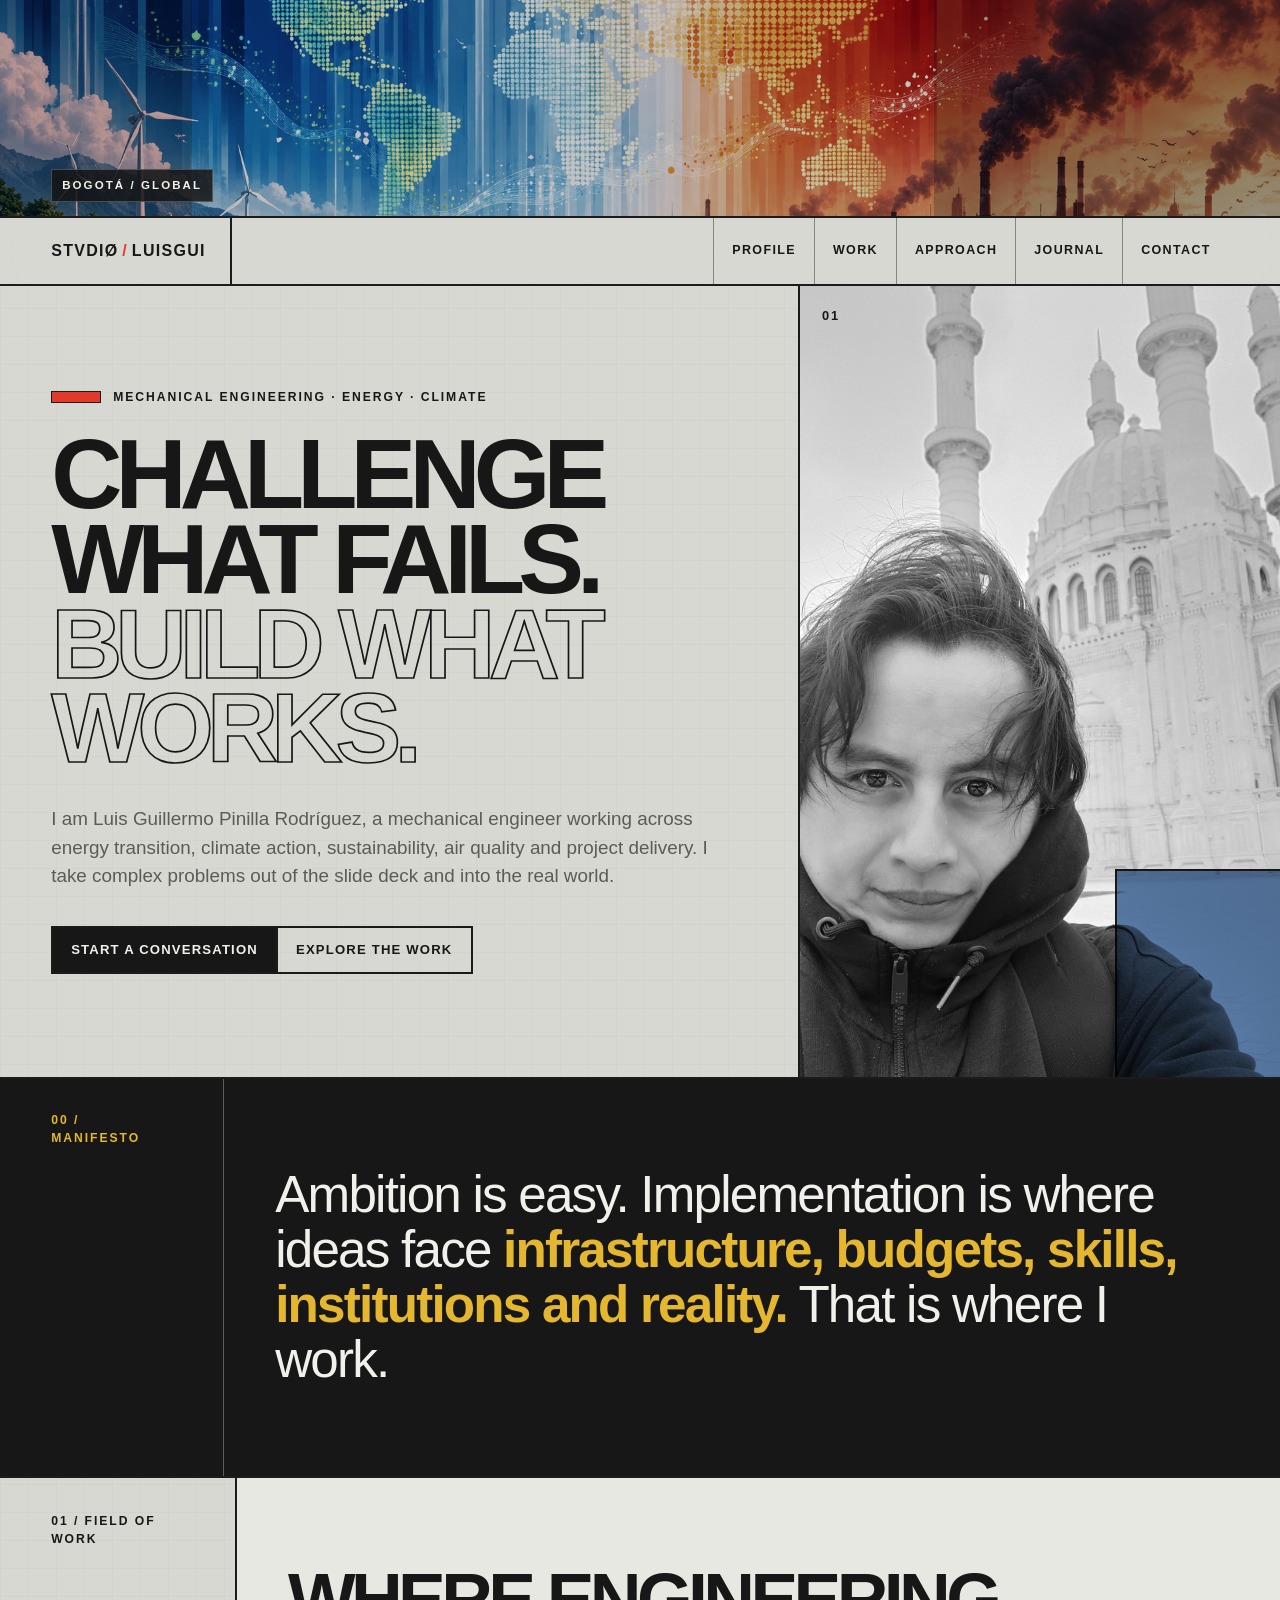
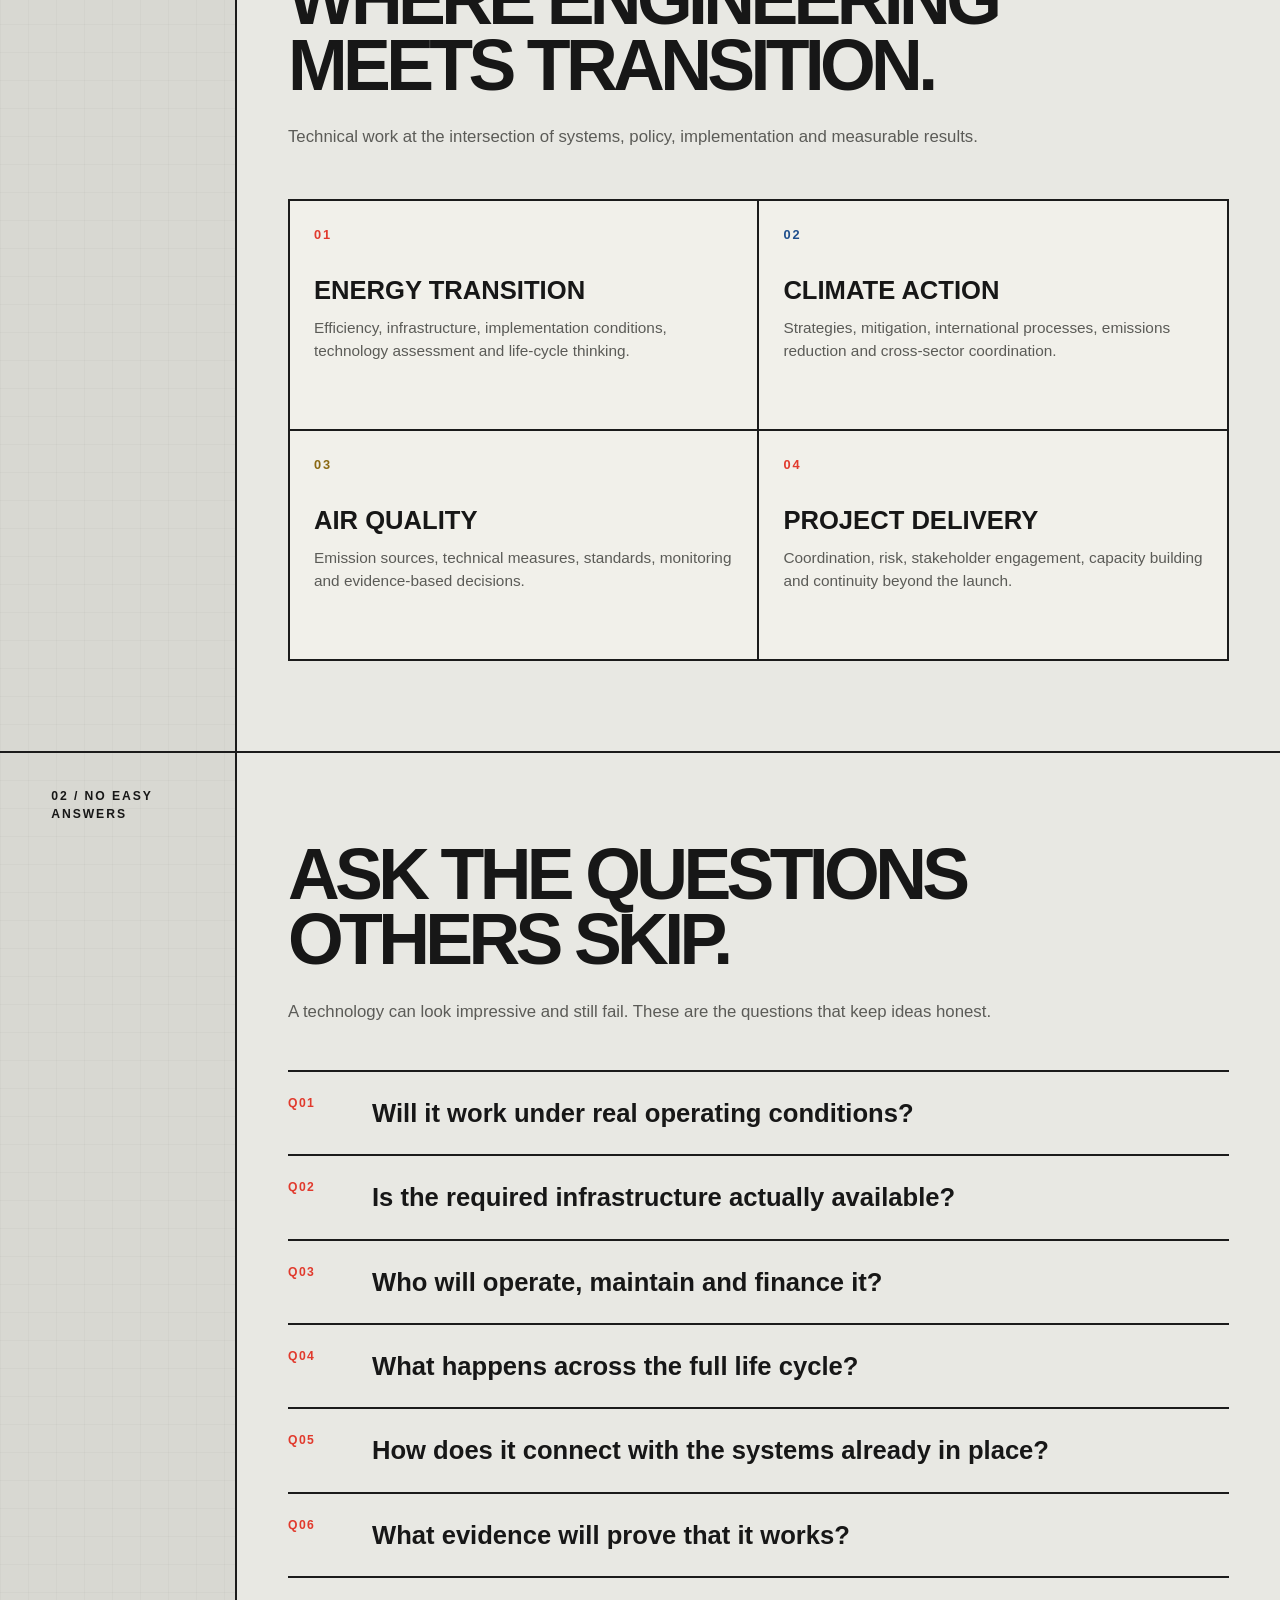
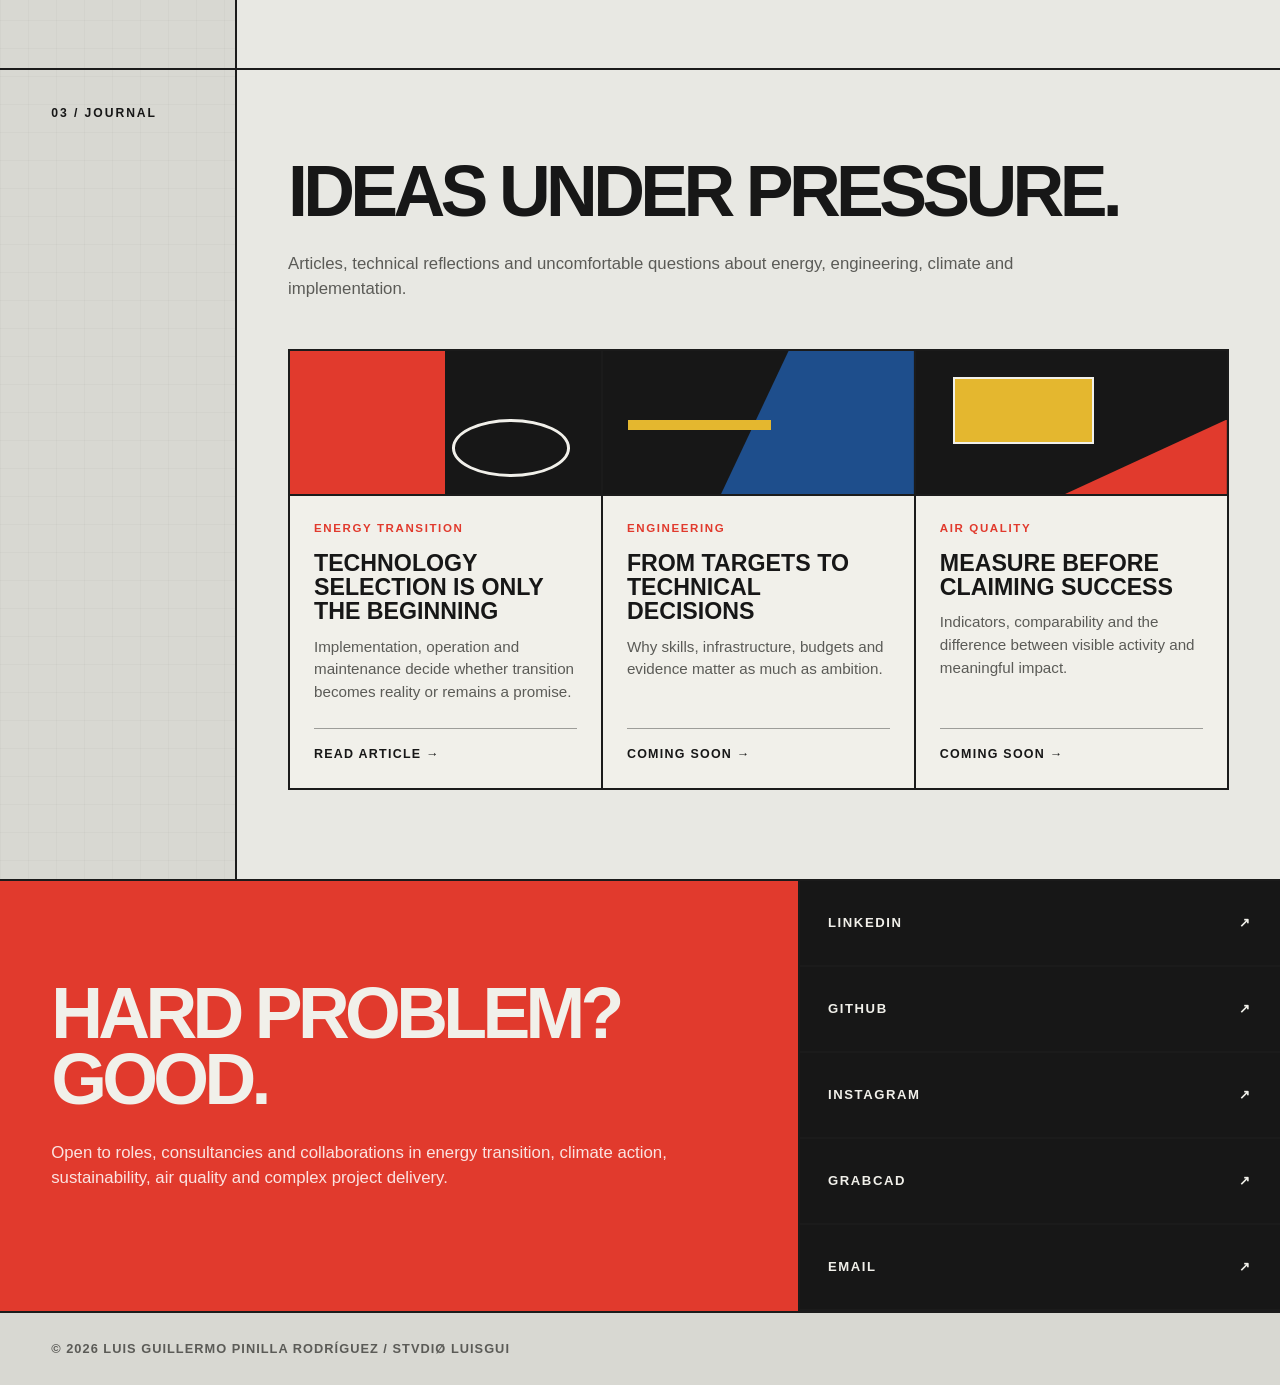
==== index.html @ 51c44da9 "Update index.html" ====
<!DOCTYPE html>
<html lang="en">
<head>
  <meta charset="UTF-8" />
  <meta name="viewport" content="width=device-width, initial-scale=1.0" />
  <meta
    name="description"
    content="Luis Guillermo Pinilla Rodríguez — Mechanical engineer working across energy transition, climate action, sustainability and applied engineering."
  />
  <title>STVDIØ LUISGUI — Engineering, Energy & Climate</title>

  <style>
    :root {
      --concrete: #d8d8d2;
      --concrete-light: #e8e8e3;
      --paper: #f1f0ea;
      --ink: #171717;
      --muted: #5b5b57;
      --line: #1b1b1b;
      --red: #e13a2d;
      --blue: #1e4e8c;
      --yellow: #e4b72f;
      --max: 1240px;
      --gutter: clamp(18px, 4vw, 54px);
    }

    * {
      box-sizing: border-box;
    }

    html {
      scroll-behavior: smooth;
    }

    body {
      margin: 0;
      color: var(--ink);
      background:
        linear-gradient(rgba(0,0,0,.024) 1px, transparent 1px),
        linear-gradient(90deg, rgba(0,0,0,.024) 1px, transparent 1px),
        var(--concrete);
      background-size: 28px 28px;
      font-family: "Arial Narrow", "Helvetica Neue", Arial, sans-serif;
      line-height: 1.5;
    }

    img {
      max-width: 100%;
    }

    a {
      color: inherit;
    }

    .wrap {
      width: min(var(--max), calc(100% - (2 * var(--gutter))));
      margin: 0 auto;
    }

    /* Shorter banner. The original image is cropped using object-fit. */
    .top-banner {
      position: relative;
      height: clamp(128px, 17vw, 220px);
      overflow: hidden;
      background: #202020;
      border-bottom: 2px solid var(--line);
    }

    .top-banner img {
      width: 100%;
      height: 100%;
      display: block;
      object-fit: cover;
      object-position: center 46%;
      filter: grayscale(28%) contrast(1.06) brightness(.76);
      transform: scale(1.015);
    }

    .top-banner::after {
      content: "";
      position: absolute;
      inset: 0;
      background:
        linear-gradient(90deg, rgba(225,58,45,.27) 0 15%, transparent 15% 73%, rgba(30,78,140,.25) 73% 100%);
      mix-blend-mode: multiply;
      pointer-events: none;
    }

    .banner-label {
      position: absolute;
      left: var(--gutter);
      bottom: 14px;
      z-index: 2;
      padding: 7px 10px 6px;
      color: var(--paper);
      background: rgba(20,20,20,.84);
      border: 1px solid rgba(255,255,255,.22);
      font-size: .72rem;
      font-weight: 800;
      letter-spacing: .18em;
      text-transform: uppercase;
    }

    header {
      position: sticky;
      top: 0;
      z-index: 50;
      background: rgba(216,216,210,.93);
      backdrop-filter: blur(12px);
      border-bottom: 2px solid var(--line);
    }

    nav {
      min-height: 66px;
      display: flex;
      align-items: stretch;
      justify-content: space-between;
      gap: 24px;
    }

    .brand {
      display: inline-flex;
      align-items: center;
      padding-right: 24px;
      border-right: 2px solid var(--line);
      color: var(--ink);
      text-decoration: none;
      font-weight: 900;
      letter-spacing: .08em;
      white-space: nowrap;
    }

    .brand .slash {
      color: var(--red);
      padding: 0 .24em;
    }

    .nav-links {
      display: flex;
      align-items: stretch;
      margin-left: auto;
    }

    .nav-links a {
      display: inline-flex;
      align-items: center;
      padding: 0 18px;
      border-left: 1px solid rgba(0,0,0,.38);
      text-decoration: none;
      font-size: .78rem;
      font-weight: 800;
      letter-spacing: .11em;
      text-transform: uppercase;
    }

    .nav-links a:hover {
      color: var(--paper);
      background: var(--ink);
    }

    main {
      overflow: hidden;
    }

    section {
      border-bottom: 2px solid var(--line);
    }

    .hero {
      display: grid;
      grid-template-columns: minmax(0, 1.25fr) minmax(280px, .75fr);
      min-height: 660px;
    }

    .hero-copy {
      display: flex;
      flex-direction: column;
      justify-content: center;
      padding: clamp(52px, 8vw, 108px) var(--gutter);
      border-right: 2px solid var(--line);
    }

    .kicker {
      display: flex;
      align-items: center;
      gap: 12px;
      margin-bottom: 26px;
      font-size: .76rem;
      font-weight: 900;
      letter-spacing: .16em;
      text-transform: uppercase;
    }

    .kicker::before {
      content: "";
      width: 48px;
      height: 10px;
      background: var(--red);
      border: 1px solid var(--line);
    }

    h1 {
      max-width: 880px;
      margin: 0;
      font-size: clamp(3.2rem, 7.7vw, 7.9rem);
      line-height: .86;
      letter-spacing: -.07em;
      text-transform: uppercase;
    }

    h1 .outline {
      color: transparent;
      -webkit-text-stroke: 1.7px var(--ink);
      text-stroke: 1.7px var(--ink);
    }

    .lead {
      max-width: 760px;
      margin: 34px 0 0;
      color: var(--muted);
      font-family: Arial, Helvetica, sans-serif;
      font-size: clamp(1rem, 1.6vw, 1.18rem);
    }

    .hero-actions {
      display: flex;
      flex-wrap: wrap;
      gap: 0;
      margin-top: 36px;
    }

    .button {
      display: inline-flex;
      align-items: center;
      min-height: 48px;
      padding: 0 18px;
      border: 2px solid var(--line);
      text-decoration: none;
      font-size: .82rem;
      font-weight: 900;
      letter-spacing: .09em;
      text-transform: uppercase;
    }

    .button + .button {
      border-left: 0;
    }

    .button.primary {
      color: var(--paper);
      background: var(--ink);
    }

    .button.secondary {
      background: transparent;
    }

    .button:hover {
      color: var(--ink);
      background: var(--yellow);
    }

    .hero-portrait {
      position: relative;
      min-height: 100%;
      background: var(--paper);
    }

    .hero-portrait::before {
      content: "01";
      position: absolute;
      top: 20px;
      left: 22px;
      z-index: 3;
      font-size: .8rem;
      font-weight: 900;
      letter-spacing: .14em;
    }

    .hero-portrait img {
      width: 100%;
      height: 100%;
      min-height: 660px;
      display: block;
      object-fit: cover;
      object-position: center 30%;
      filter: grayscale(100%) contrast(1.05);
    }

    .hero-portrait::after {
      content: "";
      position: absolute;
      right: 0;
      bottom: 0;
      width: 34%;
      height: 26%;
      background: rgba(30,78,140,.72);
      border-top: 2px solid var(--line);
      border-left: 2px solid var(--line);
      mix-blend-mode: multiply;
    }

    .manifesto {
      display: grid;
      grid-template-columns: .35fr 1.65fr;
      background: var(--ink);
      color: var(--paper);
    }

    .manifesto-index {
      padding: 32px var(--gutter);
      border-right: 1px solid rgba(255,255,255,.3);
      color: var(--yellow);
      font-size: .76rem;
      font-weight: 900;
      letter-spacing: .16em;
      text-transform: uppercase;
    }

    .manifesto-copy {
      padding: clamp(48px, 7vw, 88px) var(--gutter);
    }

    .manifesto-copy p {
      max-width: 1060px;
      margin: 0;
      font-size: clamp(1.8rem, 4vw, 4rem);
      line-height: 1.08;
      letter-spacing: -.035em;
    }

    .manifesto-copy strong {
      color: var(--yellow);
      font-weight: 900;
    }

    .section-grid {
      display: grid;
      grid-template-columns: .37fr 1.63fr;
    }

    .section-label {
      padding: 34px var(--gutter);
      border-right: 2px solid var(--line);
      font-size: .76rem;
      font-weight: 900;
      letter-spacing: .16em;
      text-transform: uppercase;
    }

    .section-content {
      padding: clamp(54px, 7vw, 94px) var(--gutter);
      background: var(--concrete-light);
    }

    h2 {
      margin: 0;
      max-width: 900px;
      font-size: clamp(2.5rem, 5.6vw, 5.8rem);
      line-height: .91;
      letter-spacing: -.065em;
      text-transform: uppercase;
    }

    .section-intro {
      max-width: 780px;
      margin: 26px 0 0;
      color: var(--muted);
      font-family: Arial, Helvetica, sans-serif;
      font-size: 1.05rem;
    }

    .areas {
      display: grid;
      grid-template-columns: repeat(2, 1fr);
      margin-top: 50px;
      border-top: 2px solid var(--line);
      border-left: 2px solid var(--line);
    }

    .area {
      min-height: 230px;
      padding: 24px;
      border-right: 2px solid var(--line);
      border-bottom: 2px solid var(--line);
      background: var(--paper);
    }

    .area:nth-child(3n+1) .area-number { color: var(--red); }
    .area:nth-child(3n+2) .area-number { color: var(--blue); }
    .area:nth-child(3n+3) .area-number { color: #8a6812; }

    .area-number {
      display: block;
      margin-bottom: 34px;
      font-size: .8rem;
      font-weight: 900;
      letter-spacing: .15em;
    }

    .area h3 {
      margin: 0 0 12px;
      font-size: clamp(1.35rem, 2vw, 1.8rem);
      line-height: 1;
      text-transform: uppercase;
    }

    .area p {
      margin: 0;
      color: var(--muted);
      font-family: Arial, Helvetica, sans-serif;
      font-size: .96rem;
    }

    .questions {
      margin-top: 46px;
      border-top: 2px solid var(--line);
    }

    .question {
      display: grid;
      grid-template-columns: 84px 1fr;
      align-items: start;
      padding: 22px 0;
      border-bottom: 2px solid var(--line);
      font-size: clamp(1.15rem, 2vw, 1.6rem);
      font-weight: 800;
    }

    .question span {
      color: var(--red);
      font-size: .76rem;
      letter-spacing: .12em;
    }

    .cards {
      display: grid;
      grid-template-columns: repeat(3, 1fr);
      margin-top: 48px;
      border-top: 2px solid var(--line);
      border-left: 2px solid var(--line);
    }

    .card {
      display: flex;
      min-height: 360px;
      flex-direction: column;
      border-right: 2px solid var(--line);
      border-bottom: 2px solid var(--line);
      background: var(--paper);
    }

    .card-visual {
      position: relative;
      min-height: 145px;
      overflow: hidden;
      border-bottom: 2px solid var(--line);
      background: var(--ink);
    }

    .card-visual::before,
    .card-visual::after {
      content: "";
      position: absolute;
    }

    .card:nth-child(1) .card-visual::before {
      inset: 0 50% 0 0;
      background: var(--red);
    }

    .card:nth-child(1) .card-visual::after {
      width: 36%;
      height: 36%;
      right: 10%;
      bottom: 12%;
      border: 3px solid var(--paper);
      border-radius: 50%;
    }

    .card:nth-child(2) .card-visual::before {
      width: 62%;
      height: 100%;
      right: 0;
      background: var(--blue);
      clip-path: polygon(35% 0, 100% 0, 100% 100%, 0 100%);
    }

    .card:nth-child(2) .card-visual::after {
      width: 46%;
      height: 10px;
      left: 8%;
      top: 48%;
      background: var(--yellow);
    }

    .card:nth-child(3) .card-visual::before {
      width: 44%;
      height: 44%;
      left: 12%;
      top: 18%;
      background: var(--yellow);
      border: 2px solid var(--paper);
    }

    .card:nth-child(3) .card-visual::after {
      width: 52%;
      height: 52%;
      right: 0;
      bottom: 0;
      background: var(--red);
      clip-path: polygon(100% 0, 100% 100%, 0 100%);
    }

    .card-body {
      display: flex;
      flex: 1;
      flex-direction: column;
      padding: 24px;
    }

    .meta {
      color: var(--red);
      font-size: .72rem;
      font-weight: 900;
      letter-spacing: .14em;
      text-transform: uppercase;
    }

    .card h3 {
      margin: 14px 0 12px;
      font-size: 1.45rem;
      line-height: 1.04;
      text-transform: uppercase;
    }

    .card p {
      margin: 0 0 24px;
      color: var(--muted);
      font-family: Arial, Helvetica, sans-serif;
      font-size: .95rem;
    }

    .text-link {
      margin-top: auto;
      padding-top: 16px;
      border-top: 1px solid rgba(0,0,0,.35);
      text-decoration: none;
      font-size: .78rem;
      font-weight: 900;
      letter-spacing: .1em;
      text-transform: uppercase;
    }

    .text-link:hover {
      color: var(--red);
    }

    .contact-section {
      padding: 0;
      background: var(--red);
    }

    .contact-grid {
      display: grid;
      grid-template-columns: 1.25fr .75fr;
      min-height: 430px;
    }

    .contact-copy {
      padding: clamp(54px, 8vw, 100px) var(--gutter);
      border-right: 2px solid var(--line);
    }

    .contact-copy h2 {
      color: var(--paper);
    }

    .contact-copy p {
      max-width: 760px;
      margin: 28px 0 0;
      color: rgba(255,255,255,.86);
      font-family: Arial, Helvetica, sans-serif;
      font-size: 1.05rem;
    }

    .social-links {
      display: grid;
      align-content: stretch;
    }

    .social-link {
      display: flex;
      align-items: center;
      justify-content: space-between;
      min-height: 72px;
      padding: 0 28px;
      border-bottom: 2px solid var(--line);
      color: var(--paper);
      background: var(--ink);
      text-decoration: none;
      font-size: .82rem;
      font-weight: 900;
      letter-spacing: .12em;
      text-transform: uppercase;
    }

    .social-link:hover {
      color: var(--ink);
      background: var(--yellow);
    }

    footer {
      padding: 26px var(--gutter);
      color: var(--muted);
      background: var(--concrete);
      font-size: .8rem;
      font-weight: 700;
      letter-spacing: .08em;
      text-transform: uppercase;
    }

    @media (max-width: 920px) {
      .nav-links {
        display: none;
      }

      .brand {
        border-right: 0;
      }

      .hero,
      .manifesto,
      .section-grid,
      .contact-grid {
        grid-template-columns: 1fr;
      }

      .hero-copy,
      .manifesto-index,
      .section-label,
      .contact-copy {
        border-right: 0;
      }

      .hero-copy,
      .section-label,
      .manifesto-index {
        border-bottom: 2px solid var(--line);
      }

      .hero {
        min-height: auto;
      }

      .hero-portrait img {
        min-height: 520px;
        max-height: 660px;
      }

      .areas,
      .cards {
        grid-template-columns: 1fr 1fr;
      }
    }

    @media (max-width: 620px) {
      .top-banner {
        height: 120px;
      }

      nav {
        min-height: 58px;
      }

      h1 {
        font-size: clamp(3rem, 15vw, 5rem);
      }

      .hero-copy {
        padding-top: 54px;
        padding-bottom: 58px;
      }

      .areas,
      .cards {
        grid-template-columns: 1fr;
      }

      .question {
        grid-template-columns: 54px 1fr;
      }

      .button {
        width: 100%;
      }

      .button + .button {
        border-top: 0;
        border-left: 2px solid var(--line);
      }

      .hero-portrait img {
        min-height: 440px;
      }
    }
  </style>
</head>

<body>
  <div class="top-banner" aria-label="Energy transition and climate action banner">
    <img
      src="banner.png"
      alt="Energy transition, climate action, clean energy and industrial systems"
    />
    <div class="banner-label">Bogotá / Global</div>
  </div>

  <header>
    <nav class="wrap">
      <a class="brand" href="#home">STVDIØ<span class="slash">/</span>LUISGUI</a>

      <div class="nav-links">
        <a href="#profile">Profile</a>
        <a href="#areas">Work</a>
        <a href="#approach">Approach</a>
        <a href="#blog">Journal</a>
        <a href="#contact">Contact</a>
      </div>
    </nav>
  </header>

  <main>
    <section id="home">
      <div class="hero">
        <div class="hero-copy">
          <div class="kicker">Mechanical engineering · Energy · Climate</div>

          <h1>
            Challenge what fails.<br />
            <span class="outline">Build what works.</span>
          </h1>

          <p class="lead">
            I am Luis Guillermo Pinilla Rodríguez, a mechanical engineer working across
            energy transition, climate action, sustainability, air quality and project delivery.
            I take complex problems out of the slide deck and into the real world.
          </p>

          <div class="hero-actions">
            <a class="button primary" href="#contact">Start a conversation</a>
            <a class="button secondary" href="#blog">Explore the work</a>
          </div>
        </div>

        <div class="hero-portrait">
          <img
            src="profile.jpg"
            alt="Portrait of Luis Guillermo Pinilla Rodríguez"
          />
        </div>
      </div>
    </section>

    <section id="profile">
      <div class="manifesto">
        <div class="manifesto-index">00 / Manifesto</div>
        <div class="manifesto-copy">
          <p>
            Ambition is easy. Implementation is where ideas face
            <strong>infrastructure, budgets, skills, institutions and reality.</strong>
            That is where I work.
          </p>
        </div>
      </div>
    </section>

    <section id="areas">
      <div class="section-grid">
        <div class="section-label">01 / Field of work</div>

        <div class="section-content">
          <h2>Where engineering meets transition.</h2>

          <p class="section-intro">
            Technical work at the intersection of systems, policy, implementation
            and measurable results.
          </p>

          <div class="areas">
            <article class="area">
              <span class="area-number">01</span>
              <h3>Energy transition</h3>
              <p>Efficiency, infrastructure, implementation conditions, technology assessment and life-cycle thinking.</p>
            </article>

            <article class="area">
              <span class="area-number">02</span>
              <h3>Climate action</h3>
              <p>Strategies, mitigation, international processes, emissions reduction and cross-sector coordination.</p>
            </article>

            <article class="area">
              <span class="area-number">03</span>
              <h3>Air quality</h3>
              <p>Emission sources, technical measures, standards, monitoring and evidence-based decisions.</p>
            </article>

            <article class="area">
              <span class="area-number">04</span>
              <h3>Project delivery</h3>
              <p>Coordination, risk, stakeholder engagement, capacity building and continuity beyond the launch.</p>
            </article>
          </div>
        </div>
      </div>
    </section>

    <section id="approach">
      <div class="section-grid">
        <div class="section-label">02 / No easy answers</div>

        <div class="section-content">
          <h2>Ask the questions others skip.</h2>

          <p class="section-intro">
            A technology can look impressive and still fail. These are the questions
            that keep ideas honest.
          </p>

          <div class="questions">
            <div class="question"><span>Q01</span>Will it work under real operating conditions?</div>
            <div class="question"><span>Q02</span>Is the required infrastructure actually available?</div>
            <div class="question"><span>Q03</span>Who will operate, maintain and finance it?</div>
            <div class="question"><span>Q04</span>What happens across the full life cycle?</div>
            <div class="question"><span>Q05</span>How does it connect with the systems already in place?</div>
            <div class="question"><span>Q06</span>What evidence will prove that it works?</div>
          </div>
        </div>
      </div>
    </section>

    <section id="blog">
      <div class="section-grid">
        <div class="section-label">03 / Journal</div>

        <div class="section-content">
          <h2>Ideas under pressure.</h2>

          <p class="section-intro">
            Articles, technical reflections and uncomfortable questions about energy,
            engineering, climate and implementation.
          </p>

          <div class="cards">
            <article class="card">
              <div class="card-visual"></div>
              <div class="card-body">
                <div class="meta">Energy transition</div>
                <h3>Technology selection is only the beginning</h3>
                <p>Implementation, operation and maintenance decide whether transition becomes reality or remains a promise.</p>
                <a class="text-link" href="#">Read article →</a>
              </div>
            </article>

            <article class="card">
              <div class="card-visual"></div>
              <div class="card-body">
                <div class="meta">Engineering</div>
                <h3>From targets to technical decisions</h3>
                <p>Why skills, infrastructure, budgets and evidence matter as much as ambition.</p>
                <a class="text-link" href="#">Coming soon →</a>
              </div>
            </article>

            <article class="card">
              <div class="card-visual"></div>
              <div class="card-body">
                <div class="meta">Air quality</div>
                <h3>Measure before claiming success</h3>
                <p>Indicators, comparability and the difference between visible activity and meaningful impact.</p>
                <a class="text-link" href="#">Coming soon →</a>
              </div>
            </article>
          </div>
        </div>
      </div>
    </section>

    <section id="contact" class="contact-section">
      <div class="contact-grid">
        <div class="contact-copy">
          <h2>Hard problem? Good.</h2>
          <p>
            Open to roles, consultancies and collaborations in energy transition,
            climate action, sustainability, air quality and complex project delivery.
          </p>
        </div>

        <div class="social-links">
          <a class="social-link" href="https://www.linkedin.com/" target="_blank" rel="noopener">
            LinkedIn <span>↗</span>
          </a>
          <a class="social-link" href="https://github.com/stvdio-luisgui" target="_blank" rel="noopener">
            GitHub <span>↗</span>
          </a>
          <a class="social-link" href="https://www.instagram.com/" target="_blank" rel="noopener">
            Instagram <span>↗</span>
          </a>
          <a class="social-link" href="https://grabcad.com/" target="_blank" rel="noopener">
            GrabCAD <span>↗</span>
          </a>
          <a class="social-link" href="mailto:your-email@example.com">
            Email <span>↗</span>
          </a>
        </div>
      </div>
    </section>
  </main>

  <footer>
    © 2026 Luis Guillermo Pinilla Rodríguez / STVDIØ LUISGUI
  </footer>
</body>
</html>
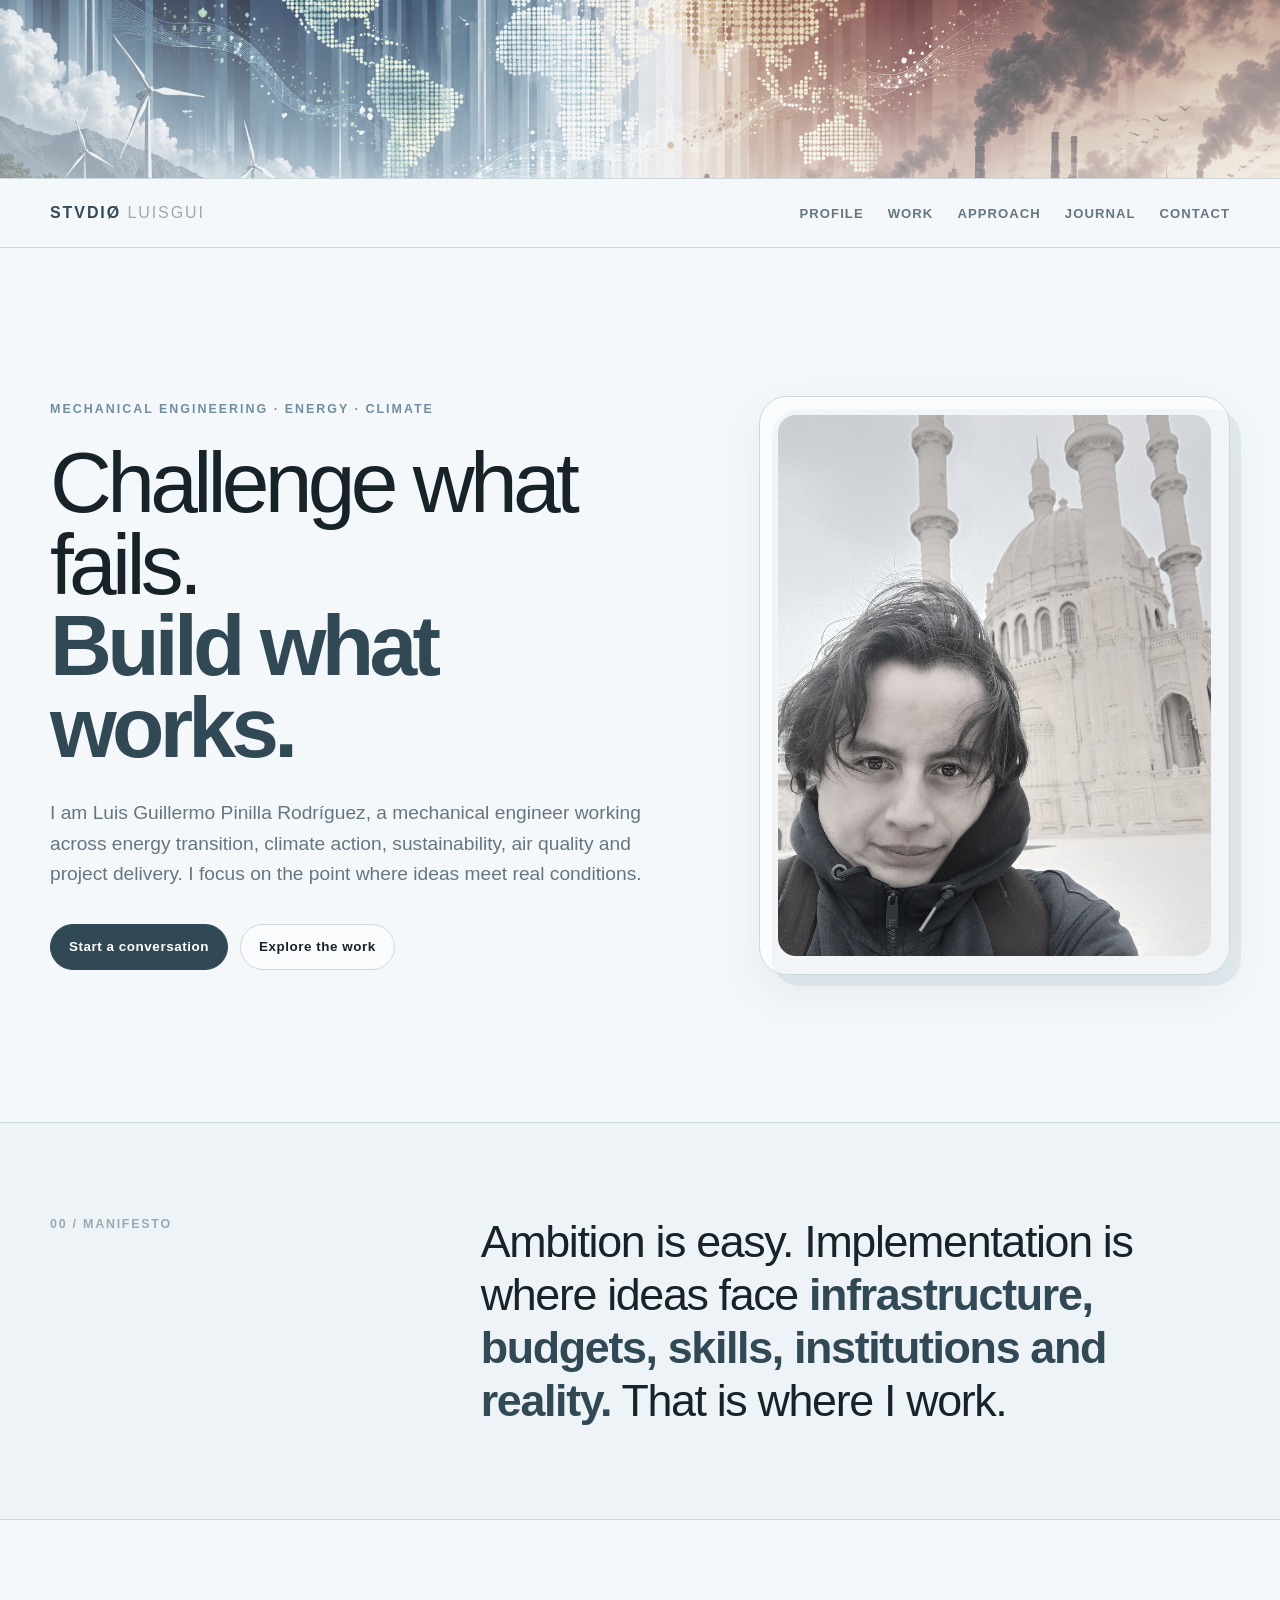
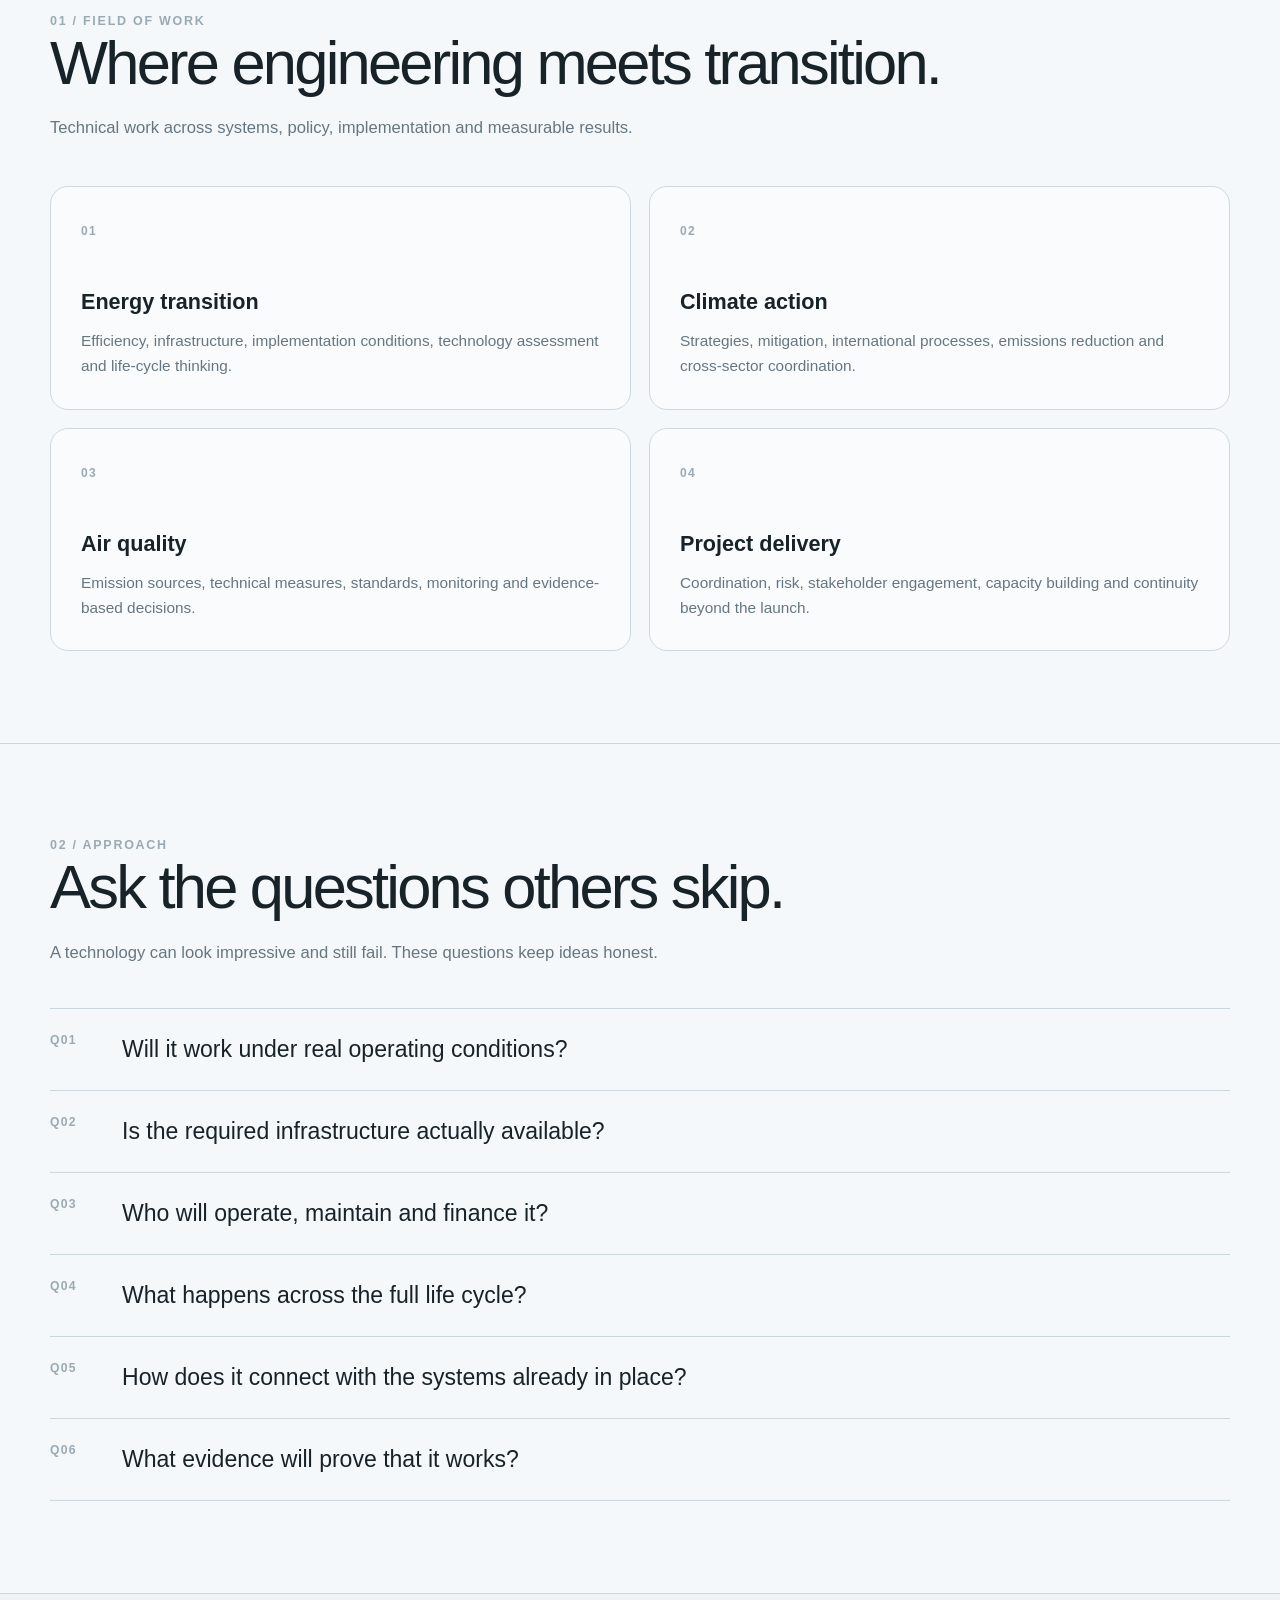
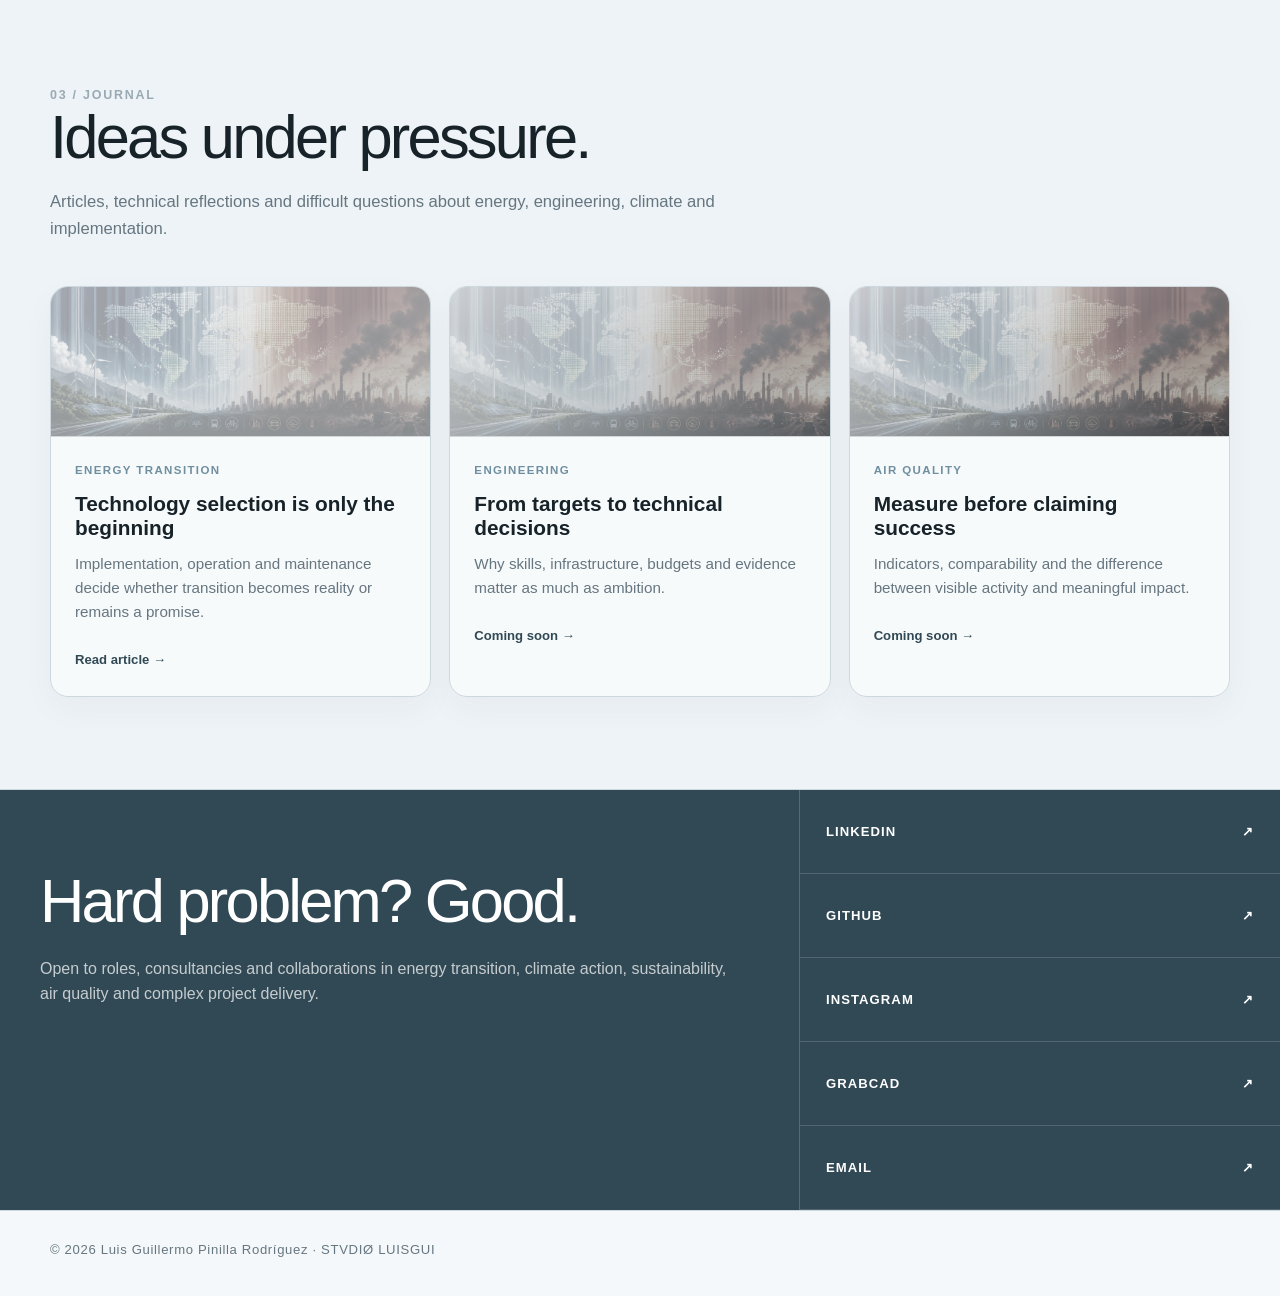
==== commit e951c2d5: "Update index.html" ====
--- a/index.html
+++ b/index.html
@@ -7,21 +7,23 @@
     name="description"
     content="Luis Guillermo Pinilla Rodríguez — Mechanical engineer working across energy transition, climate action, sustainability and applied engineering."
   />
-  <title>STVDIØ LUISGUI — Engineering, Energy & Climate</title>
+  <title>STVDIØ LUISGUI</title>
 
   <style>
     :root {
-      --concrete: #d8d8d2;
-      --concrete-light: #e8e8e3;
-      --paper: #f1f0ea;
-      --ink: #171717;
-      --muted: #5b5b57;
-      --line: #1b1b1b;
-      --red: #e13a2d;
-      --blue: #1e4e8c;
-      --yellow: #e4b72f;
-      --max: 1240px;
-      --gutter: clamp(18px, 4vw, 54px);
+      --ice: #f5f8fa;
+      --ice-2: #edf3f6;
+      --mist: #dfe8ed;
+      --steel: #9aaab4;
+      --ink: #172229;
+      --muted: #667680;
+      --line: #cdd8de;
+      --blue: #6f8fa1;
+      --blue-dark: #314955;
+      --white: #ffffff;
+      --max: 1180px;
+      --radius: 18px;
+      --shadow: 0 18px 50px rgba(43, 63, 74, .08);
     }
 
     * {
@@ -35,17 +37,14 @@
     body {
       margin: 0;
       color: var(--ink);
-      background:
-        linear-gradient(rgba(0,0,0,.024) 1px, transparent 1px),
-        linear-gradient(90deg, rgba(0,0,0,.024) 1px, transparent 1px),
-        var(--concrete);
-      background-size: 28px 28px;
-      font-family: "Arial Narrow", "Helvetica Neue", Arial, sans-serif;
-      line-height: 1.5;
+      background: var(--ice);
+      font-family: "Helvetica Neue", Helvetica, Arial, sans-serif;
+      line-height: 1.6;
     }
 
     img {
       max-width: 100%;
+      display: block;
     }
 
     a {
@@ -53,27 +52,24 @@
     }
 
     .wrap {
-      width: min(var(--max), calc(100% - (2 * var(--gutter))));
+      width: min(var(--max), calc(100% - 40px));
       margin: 0 auto;
     }
 
-    /* Shorter banner. The original image is cropped using object-fit. */
     .top-banner {
       position: relative;
-      height: clamp(128px, 17vw, 220px);
+      height: clamp(110px, 14vw, 180px);
       overflow: hidden;
-      background: #202020;
-      border-bottom: 2px solid var(--line);
+      background: var(--mist);
+      border-bottom: 1px solid var(--line);
     }
 
     .top-banner img {
       width: 100%;
       height: 100%;
-      display: block;
       object-fit: cover;
-      object-position: center 46%;
-      filter: grayscale(28%) contrast(1.06) brightness(.76);
-      transform: scale(1.015);
+      object-position: center 48%;
+      filter: grayscale(48%) brightness(1.08) contrast(.9) saturate(.55);
     }
 
     .top-banner::after {
@@ -81,512 +77,373 @@
       position: absolute;
       inset: 0;
       background:
-        linear-gradient(90deg, rgba(225,58,45,.27) 0 15%, transparent 15% 73%, rgba(30,78,140,.25) 73% 100%);
-      mix-blend-mode: multiply;
+        linear-gradient(180deg, rgba(245,248,250,.02), rgba(245,248,250,.38)),
+        linear-gradient(90deg, rgba(209,224,232,.28), transparent 36%, rgba(255,255,255,.22));
       pointer-events: none;
-    }
-
-    .banner-label {
-      position: absolute;
-      left: var(--gutter);
-      bottom: 14px;
-      z-index: 2;
-      padding: 7px 10px 6px;
-      color: var(--paper);
-      background: rgba(20,20,20,.84);
-      border: 1px solid rgba(255,255,255,.22);
-      font-size: .72rem;
-      font-weight: 800;
-      letter-spacing: .18em;
-      text-transform: uppercase;
     }
 
     header {
       position: sticky;
       top: 0;
-      z-index: 50;
-      background: rgba(216,216,210,.93);
-      backdrop-filter: blur(12px);
-      border-bottom: 2px solid var(--line);
+      z-index: 30;
+      background: rgba(245,248,250,.88);
+      backdrop-filter: blur(16px);
+      border-bottom: 1px solid var(--line);
     }
 
     nav {
-      min-height: 66px;
+      min-height: 68px;
       display: flex;
-      align-items: stretch;
+      align-items: center;
       justify-content: space-between;
-      gap: 24px;
+      gap: 28px;
     }
 
     .brand {
-      display: inline-flex;
-      align-items: center;
-      padding-right: 24px;
-      border-right: 2px solid var(--line);
-      color: var(--ink);
       text-decoration: none;
-      font-weight: 900;
-      letter-spacing: .08em;
-      white-space: nowrap;
-    }
-
-    .brand .slash {
-      color: var(--red);
-      padding: 0 .24em;
+      color: var(--blue-dark);
+      font-weight: 700;
+      letter-spacing: .12em;
+      text-transform: uppercase;
+    }
+
+    .brand span {
+      color: var(--steel);
+      font-weight: 400;
     }
 
     .nav-links {
       display: flex;
-      align-items: stretch;
-      margin-left: auto;
+      flex-wrap: wrap;
+      gap: 24px;
     }
 
     .nav-links a {
-      display: inline-flex;
-      align-items: center;
-      padding: 0 18px;
-      border-left: 1px solid rgba(0,0,0,.38);
       text-decoration: none;
-      font-size: .78rem;
-      font-weight: 800;
-      letter-spacing: .11em;
+      color: var(--muted);
+      font-size: .82rem;
+      font-weight: 600;
+      letter-spacing: .08em;
       text-transform: uppercase;
     }
 
     .nav-links a:hover {
-      color: var(--paper);
-      background: var(--ink);
-    }
-
-    main {
-      overflow: hidden;
+      color: var(--ink);
     }
 
     section {
-      border-bottom: 2px solid var(--line);
+      padding: 92px 0;
+      border-bottom: 1px solid var(--line);
     }
 
     .hero {
       display: grid;
-      grid-template-columns: minmax(0, 1.25fr) minmax(280px, .75fr);
-      min-height: 660px;
-    }
-
-    .hero-copy {
-      display: flex;
-      flex-direction: column;
-      justify-content: center;
-      padding: clamp(52px, 8vw, 108px) var(--gutter);
-      border-right: 2px solid var(--line);
-    }
-
-    .kicker {
-      display: flex;
+      grid-template-columns: 1.15fr .85fr;
       align-items: center;
-      gap: 12px;
-      margin-bottom: 26px;
-      font-size: .76rem;
-      font-weight: 900;
+      gap: 72px;
+      min-height: 690px;
+    }
+
+    .eyebrow {
+      margin-bottom: 22px;
+      color: var(--blue);
+      font-size: .78rem;
+      font-weight: 700;
       letter-spacing: .16em;
       text-transform: uppercase;
     }
 
-    .kicker::before {
-      content: "";
-      width: 48px;
-      height: 10px;
-      background: var(--red);
-      border: 1px solid var(--line);
-    }
-
     h1 {
-      max-width: 880px;
       margin: 0;
-      font-size: clamp(3.2rem, 7.7vw, 7.9rem);
-      line-height: .86;
-      letter-spacing: -.07em;
-      text-transform: uppercase;
-    }
-
-    h1 .outline {
-      color: transparent;
-      -webkit-text-stroke: 1.7px var(--ink);
-      text-stroke: 1.7px var(--ink);
+      max-width: 760px;
+      font-size: clamp(3rem, 6.7vw, 6.8rem);
+      line-height: .95;
+      letter-spacing: -.055em;
+      font-weight: 500;
+    }
+
+    h1 strong {
+      display: block;
+      color: var(--blue-dark);
+      font-weight: 700;
     }
 
     .lead {
-      max-width: 760px;
-      margin: 34px 0 0;
+      max-width: 680px;
+      margin: 30px 0 0;
       color: var(--muted);
-      font-family: Arial, Helvetica, sans-serif;
-      font-size: clamp(1rem, 1.6vw, 1.18rem);
+      font-size: clamp(1rem, 1.5vw, 1.2rem);
     }
 
     .hero-actions {
       display: flex;
       flex-wrap: wrap;
-      gap: 0;
-      margin-top: 36px;
+      gap: 12px;
+      margin-top: 34px;
     }
 
     .button {
       display: inline-flex;
       align-items: center;
-      min-height: 48px;
+      justify-content: center;
+      min-height: 46px;
       padding: 0 18px;
-      border: 2px solid var(--line);
+      border: 1px solid var(--line);
+      border-radius: 999px;
       text-decoration: none;
-      font-size: .82rem;
-      font-weight: 900;
-      letter-spacing: .09em;
-      text-transform: uppercase;
-    }
-
-    .button + .button {
-      border-left: 0;
+      font-size: .84rem;
+      font-weight: 600;
+      letter-spacing: .04em;
+      transition: all .2s ease;
     }
 
     .button.primary {
-      color: var(--paper);
-      background: var(--ink);
+      color: var(--white);
+      background: var(--blue-dark);
+      border-color: var(--blue-dark);
     }
 
     .button.secondary {
-      background: transparent;
+      background: rgba(255,255,255,.38);
     }
 
     .button:hover {
-      color: var(--ink);
-      background: var(--yellow);
-    }
-
-    .hero-portrait {
+      transform: translateY(-2px);
+      box-shadow: 0 10px 24px rgba(43,63,74,.08);
+    }
+
+    .portrait {
       position: relative;
-      min-height: 100%;
-      background: var(--paper);
-    }
-
-    .hero-portrait::before {
-      content: "01";
+      padding: 18px;
+      background: rgba(255,255,255,.45);
+      border: 1px solid var(--line);
+      border-radius: 28px;
+      box-shadow: var(--shadow);
+    }
+
+    .portrait::before {
+      content: "";
       position: absolute;
-      top: 20px;
-      left: 22px;
-      z-index: 3;
-      font-size: .8rem;
-      font-weight: 900;
-      letter-spacing: .14em;
-    }
-
-    .hero-portrait img {
+      inset: 12px -12px -12px 12px;
+      z-index: -1;
+      border-radius: 28px;
+      background: rgba(223,232,237,.75);
+    }
+
+    .portrait img {
       width: 100%;
-      height: 100%;
-      min-height: 660px;
-      display: block;
+      aspect-ratio: 4 / 5;
       object-fit: cover;
       object-position: center 30%;
-      filter: grayscale(100%) contrast(1.05);
-    }
-
-    .hero-portrait::after {
-      content: "";
-      position: absolute;
-      right: 0;
-      bottom: 0;
-      width: 34%;
-      height: 26%;
-      background: rgba(30,78,140,.72);
-      border-top: 2px solid var(--line);
-      border-left: 2px solid var(--line);
-      mix-blend-mode: multiply;
+      border-radius: 18px;
+      filter: grayscale(82%) contrast(.98) brightness(1.05);
     }
 
     .manifesto {
+      background: var(--ice-2);
+    }
+
+    .manifesto-grid {
       display: grid;
-      grid-template-columns: .35fr 1.65fr;
-      background: var(--ink);
-      color: var(--paper);
-    }
-
-    .manifesto-index {
-      padding: 32px var(--gutter);
-      border-right: 1px solid rgba(255,255,255,.3);
-      color: var(--yellow);
-      font-size: .76rem;
-      font-weight: 900;
-      letter-spacing: .16em;
+      grid-template-columns: .65fr 1.35fr;
+      gap: 70px;
+      align-items: start;
+    }
+
+    .section-number {
+      color: var(--steel);
+      font-size: .78rem;
+      font-weight: 700;
+      letter-spacing: .14em;
       text-transform: uppercase;
     }
 
-    .manifesto-copy {
-      padding: clamp(48px, 7vw, 88px) var(--gutter);
-    }
-
-    .manifesto-copy p {
-      max-width: 1060px;
+    .manifesto-text {
       margin: 0;
-      font-size: clamp(1.8rem, 4vw, 4rem);
-      line-height: 1.08;
-      letter-spacing: -.035em;
-    }
-
-    .manifesto-copy strong {
-      color: var(--yellow);
-      font-weight: 900;
-    }
-
-    .section-grid {
-      display: grid;
-      grid-template-columns: .37fr 1.63fr;
-    }
-
-    .section-label {
-      padding: 34px var(--gutter);
-      border-right: 2px solid var(--line);
-      font-size: .76rem;
-      font-weight: 900;
-      letter-spacing: .16em;
-      text-transform: uppercase;
-    }
-
-    .section-content {
-      padding: clamp(54px, 7vw, 94px) var(--gutter);
-      background: var(--concrete-light);
+      max-width: 900px;
+      font-size: clamp(1.8rem, 3.5vw, 3.7rem);
+      line-height: 1.18;
+      letter-spacing: -.03em;
+      font-weight: 400;
+    }
+
+    .manifesto-text strong {
+      color: var(--blue-dark);
+      font-weight: 700;
     }
 
     h2 {
       margin: 0;
-      max-width: 900px;
-      font-size: clamp(2.5rem, 5.6vw, 5.8rem);
-      line-height: .91;
-      letter-spacing: -.065em;
-      text-transform: uppercase;
+      font-size: clamp(2.2rem, 4.8vw, 4.5rem);
+      line-height: 1;
+      letter-spacing: -.045em;
+      font-weight: 500;
     }
 
     .section-intro {
-      max-width: 780px;
-      margin: 26px 0 0;
+      max-width: 760px;
+      margin: 22px 0 0;
       color: var(--muted);
-      font-family: Arial, Helvetica, sans-serif;
-      font-size: 1.05rem;
+      font-size: 1.04rem;
     }
 
     .areas {
       display: grid;
       grid-template-columns: repeat(2, 1fr);
-      margin-top: 50px;
-      border-top: 2px solid var(--line);
-      border-left: 2px solid var(--line);
+      gap: 18px;
+      margin-top: 44px;
     }
 
     .area {
-      min-height: 230px;
-      padding: 24px;
-      border-right: 2px solid var(--line);
-      border-bottom: 2px solid var(--line);
-      background: var(--paper);
-    }
-
-    .area:nth-child(3n+1) .area-number { color: var(--red); }
-    .area:nth-child(3n+2) .area-number { color: var(--blue); }
-    .area:nth-child(3n+3) .area-number { color: #8a6812; }
-
-    .area-number {
-      display: block;
-      margin-bottom: 34px;
-      font-size: .8rem;
-      font-weight: 900;
-      letter-spacing: .15em;
+      padding: 30px;
+      min-height: 220px;
+      background: rgba(255,255,255,.55);
+      border: 1px solid var(--line);
+      border-radius: var(--radius);
+    }
+
+    .area-index {
+      display: inline-block;
+      margin-bottom: 44px;
+      color: var(--steel);
+      font-size: .75rem;
+      font-weight: 700;
+      letter-spacing: .12em;
     }
 
     .area h3 {
-      margin: 0 0 12px;
-      font-size: clamp(1.35rem, 2vw, 1.8rem);
-      line-height: 1;
-      text-transform: uppercase;
+      margin: 0 0 10px;
+      font-size: 1.35rem;
+      font-weight: 600;
     }
 
     .area p {
       margin: 0;
       color: var(--muted);
-      font-family: Arial, Helvetica, sans-serif;
       font-size: .96rem;
     }
 
     .questions {
-      margin-top: 46px;
-      border-top: 2px solid var(--line);
+      margin-top: 42px;
+      border-top: 1px solid var(--line);
     }
 
     .question {
       display: grid;
-      grid-template-columns: 84px 1fr;
-      align-items: start;
+      grid-template-columns: 72px 1fr;
       padding: 22px 0;
-      border-bottom: 2px solid var(--line);
-      font-size: clamp(1.15rem, 2vw, 1.6rem);
-      font-weight: 800;
+      border-bottom: 1px solid var(--line);
+      font-size: clamp(1.05rem, 1.8vw, 1.45rem);
     }
 
     .question span {
-      color: var(--red);
+      color: var(--steel);
       font-size: .76rem;
-      letter-spacing: .12em;
+      font-weight: 700;
+      letter-spacing: .1em;
+    }
+
+    .journal {
+      background: var(--ice-2);
     }
 
     .cards {
       display: grid;
       grid-template-columns: repeat(3, 1fr);
-      margin-top: 48px;
-      border-top: 2px solid var(--line);
-      border-left: 2px solid var(--line);
+      gap: 18px;
+      margin-top: 44px;
     }
 
     .card {
-      display: flex;
-      min-height: 360px;
-      flex-direction: column;
-      border-right: 2px solid var(--line);
-      border-bottom: 2px solid var(--line);
-      background: var(--paper);
+      overflow: hidden;
+      background: rgba(255,255,255,.58);
+      border: 1px solid var(--line);
+      border-radius: var(--radius);
+      box-shadow: 0 12px 32px rgba(43,63,74,.04);
     }
 
     .card-visual {
-      position: relative;
-      min-height: 145px;
-      overflow: hidden;
-      border-bottom: 2px solid var(--line);
-      background: var(--ink);
-    }
-
-    .card-visual::before,
-    .card-visual::after {
-      content: "";
-      position: absolute;
-    }
-
-    .card:nth-child(1) .card-visual::before {
-      inset: 0 50% 0 0;
-      background: var(--red);
-    }
-
-    .card:nth-child(1) .card-visual::after {
-      width: 36%;
-      height: 36%;
-      right: 10%;
-      bottom: 12%;
-      border: 3px solid var(--paper);
-      border-radius: 50%;
-    }
-
-    .card:nth-child(2) .card-visual::before {
-      width: 62%;
-      height: 100%;
-      right: 0;
-      background: var(--blue);
-      clip-path: polygon(35% 0, 100% 0, 100% 100%, 0 100%);
-    }
-
-    .card:nth-child(2) .card-visual::after {
-      width: 46%;
-      height: 10px;
-      left: 8%;
-      top: 48%;
-      background: var(--yellow);
-    }
-
-    .card:nth-child(3) .card-visual::before {
-      width: 44%;
-      height: 44%;
-      left: 12%;
-      top: 18%;
-      background: var(--yellow);
-      border: 2px solid var(--paper);
-    }
-
-    .card:nth-child(3) .card-visual::after {
-      width: 52%;
-      height: 52%;
-      right: 0;
-      bottom: 0;
-      background: var(--red);
-      clip-path: polygon(100% 0, 100% 100%, 0 100%);
+      height: 150px;
+      background:
+        linear-gradient(135deg, rgba(255,255,255,.6), rgba(169,191,202,.72)),
+        url("banner.png") center/cover;
+      filter: grayscale(56%) saturate(.55);
+      border-bottom: 1px solid var(--line);
+    }
+
+    .card:nth-child(2) .card-visual {
+      background:
+        linear-gradient(135deg, rgba(229,237,241,.86), rgba(112,142,158,.56)),
+        url("banner.png") center 46%/cover;
+    }
+
+    .card:nth-child(3) .card-visual {
+      background:
+        linear-gradient(135deg, rgba(243,247,249,.8), rgba(76,102,116,.5)),
+        url("banner.png") center 54%/cover;
     }
 
     .card-body {
-      display: flex;
-      flex: 1;
-      flex-direction: column;
       padding: 24px;
     }
 
     .meta {
-      color: var(--red);
+      color: var(--blue);
       font-size: .72rem;
-      font-weight: 900;
-      letter-spacing: .14em;
+      font-weight: 700;
+      letter-spacing: .12em;
       text-transform: uppercase;
     }
 
     .card h3 {
-      margin: 14px 0 12px;
-      font-size: 1.45rem;
-      line-height: 1.04;
-      text-transform: uppercase;
+      margin: 12px 0;
+      font-size: 1.3rem;
+      line-height: 1.15;
+      font-weight: 600;
     }
 
     .card p {
-      margin: 0 0 24px;
+      margin: 0 0 22px;
       color: var(--muted);
-      font-family: Arial, Helvetica, sans-serif;
       font-size: .95rem;
     }
 
     .text-link {
-      margin-top: auto;
-      padding-top: 16px;
-      border-top: 1px solid rgba(0,0,0,.35);
       text-decoration: none;
-      font-size: .78rem;
-      font-weight: 900;
-      letter-spacing: .1em;
-      text-transform: uppercase;
-    }
-
-    .text-link:hover {
-      color: var(--red);
-    }
-
-    .contact-section {
+      color: var(--blue-dark);
+      font-size: .82rem;
+      font-weight: 700;
+    }
+
+    .contact {
       padding: 0;
-      background: var(--red);
+      background: var(--blue-dark);
+      color: var(--white);
     }
 
     .contact-grid {
       display: grid;
       grid-template-columns: 1.25fr .75fr;
-      min-height: 430px;
+      min-height: 420px;
     }
 
     .contact-copy {
-      padding: clamp(54px, 8vw, 100px) var(--gutter);
-      border-right: 2px solid var(--line);
+      padding: 80px var(--gutter, 40px);
+      border-right: 1px solid rgba(255,255,255,.18);
     }
 
     .contact-copy h2 {
-      color: var(--paper);
+      color: var(--white);
     }
 
     .contact-copy p {
-      max-width: 760px;
-      margin: 28px 0 0;
-      color: rgba(255,255,255,.86);
-      font-family: Arial, Helvetica, sans-serif;
-      font-size: 1.05rem;
+      max-width: 700px;
+      margin: 24px 0 0;
+      color: rgba(255,255,255,.72);
     }
 
     .social-links {
       display: grid;
-      align-content: stretch;
     }
 
     .social-link {
@@ -594,114 +451,80 @@
       align-items: center;
       justify-content: space-between;
       min-height: 72px;
-      padding: 0 28px;
-      border-bottom: 2px solid var(--line);
-      color: var(--paper);
-      background: var(--ink);
+      padding: 0 26px;
+      border-bottom: 1px solid rgba(255,255,255,.16);
       text-decoration: none;
       font-size: .82rem;
-      font-weight: 900;
-      letter-spacing: .12em;
-      text-transform: uppercase;
-    }
-
-    .social-link:hover {
-      color: var(--ink);
-      background: var(--yellow);
-    }
-
-    footer {
-      padding: 26px var(--gutter);
-      color: var(--muted);
-      background: var(--concrete);
-      font-size: .8rem;
-      font-weight: 700;
+      font-weight: 600;
       letter-spacing: .08em;
       text-transform: uppercase;
     }
 
-    @media (max-width: 920px) {
+    .social-link:hover {
+      background: rgba(255,255,255,.08);
+    }
+
+    footer {
+      padding: 28px 0 36px;
+      color: var(--muted);
+      font-size: .82rem;
+      letter-spacing: .05em;
+    }
+
+    @media (max-width: 900px) {
       .nav-links {
         display: none;
       }
 
-      .brand {
-        border-right: 0;
-      }
-
       .hero,
-      .manifesto,
-      .section-grid,
+      .manifesto-grid,
       .contact-grid {
         grid-template-columns: 1fr;
       }
 
-      .hero-copy,
-      .manifesto-index,
-      .section-label,
+      .hero {
+        min-height: auto;
+        padding: 74px 0;
+      }
+
+      .portrait {
+        max-width: 560px;
+      }
+
       .contact-copy {
         border-right: 0;
-      }
-
-      .hero-copy,
-      .section-label,
-      .manifesto-index {
-        border-bottom: 2px solid var(--line);
-      }
-
-      .hero {
-        min-height: auto;
-      }
-
-      .hero-portrait img {
-        min-height: 520px;
-        max-height: 660px;
-      }
-
-      .areas,
-      .cards {
-        grid-template-columns: 1fr 1fr;
-      }
-    }
-
-    @media (max-width: 620px) {
-      .top-banner {
-        height: 120px;
-      }
-
-      nav {
-        min-height: 58px;
-      }
-
-      h1 {
-        font-size: clamp(3rem, 15vw, 5rem);
-      }
-
-      .hero-copy {
-        padding-top: 54px;
-        padding-bottom: 58px;
+        border-bottom: 1px solid rgba(255,255,255,.18);
       }
 
       .areas,
       .cards {
         grid-template-columns: 1fr;
       }
+    }
+
+    @media (max-width: 560px) {
+      .wrap {
+        width: min(100% - 24px, var(--max));
+      }
+
+      section {
+        padding: 68px 0;
+      }
+
+      .top-banner {
+        height: 105px;
+      }
+
+      h1 {
+        font-size: clamp(2.8rem, 14vw, 4.4rem);
+      }
 
       .question {
-        grid-template-columns: 54px 1fr;
+        grid-template-columns: 50px 1fr;
       }
 
       .button {
         width: 100%;
-      }
-
-      .button + .button {
-        border-top: 0;
-        border-left: 2px solid var(--line);
-      }
-
-      .hero-portrait img {
-        min-height: 440px;
       }
     }
   </style>
@@ -713,18 +536,17 @@
       src="banner.png"
       alt="Energy transition, climate action, clean energy and industrial systems"
     />
-    <div class="banner-label">Bogotá / Global</div>
   </div>
 
   <header>
     <nav class="wrap">
-      <a class="brand" href="#home">STVDIØ<span class="slash">/</span>LUISGUI</a>
+      <a class="brand" href="#home">STVDIØ <span>LUISGUI</span></a>
 
       <div class="nav-links">
         <a href="#profile">Profile</a>
         <a href="#areas">Work</a>
         <a href="#approach">Approach</a>
-        <a href="#blog">Journal</a>
+        <a href="#journal">Journal</a>
         <a href="#contact">Contact</a>
       </div>
     </nav>
@@ -732,28 +554,28 @@
 
   <main>
     <section id="home">
-      <div class="hero">
-        <div class="hero-copy">
-          <div class="kicker">Mechanical engineering · Energy · Climate</div>
+      <div class="wrap hero">
+        <div>
+          <div class="eyebrow">Mechanical engineering · Energy · Climate</div>
 
           <h1>
-            Challenge what fails.<br />
-            <span class="outline">Build what works.</span>
+            Challenge what fails.
+            <strong>Build what works.</strong>
           </h1>
 
           <p class="lead">
             I am Luis Guillermo Pinilla Rodríguez, a mechanical engineer working across
             energy transition, climate action, sustainability, air quality and project delivery.
-            I take complex problems out of the slide deck and into the real world.
+            I focus on the point where ideas meet real conditions.
           </p>
 
           <div class="hero-actions">
             <a class="button primary" href="#contact">Start a conversation</a>
-            <a class="button secondary" href="#blog">Explore the work</a>
+            <a class="button secondary" href="#journal">Explore the work</a>
           </div>
         </div>
 
-        <div class="hero-portrait">
+        <div class="portrait">
           <img
             src="profile.jpg"
             alt="Portrait of Luis Guillermo Pinilla Rodríguez"
@@ -762,132 +584,120 @@
       </div>
     </section>
 
-    <section id="profile">
-      <div class="manifesto">
-        <div class="manifesto-index">00 / Manifesto</div>
-        <div class="manifesto-copy">
-          <p>
-            Ambition is easy. Implementation is where ideas face
-            <strong>infrastructure, budgets, skills, institutions and reality.</strong>
-            That is where I work.
-          </p>
+    <section id="profile" class="manifesto">
+      <div class="wrap manifesto-grid">
+        <div class="section-number">00 / Manifesto</div>
+
+        <p class="manifesto-text">
+          Ambition is easy. Implementation is where ideas face
+          <strong>infrastructure, budgets, skills, institutions and reality.</strong>
+          That is where I work.
+        </p>
+      </div>
+    </section>
+
+    <section id="areas">
+      <div class="wrap">
+        <div class="section-number">01 / Field of work</div>
+        <h2>Where engineering meets transition.</h2>
+
+        <p class="section-intro">
+          Technical work across systems, policy, implementation and measurable results.
+        </p>
+
+        <div class="areas">
+          <article class="area">
+            <span class="area-index">01</span>
+            <h3>Energy transition</h3>
+            <p>Efficiency, infrastructure, implementation conditions, technology assessment and life-cycle thinking.</p>
+          </article>
+
+          <article class="area">
+            <span class="area-index">02</span>
+            <h3>Climate action</h3>
+            <p>Strategies, mitigation, international processes, emissions reduction and cross-sector coordination.</p>
+          </article>
+
+          <article class="area">
+            <span class="area-index">03</span>
+            <h3>Air quality</h3>
+            <p>Emission sources, technical measures, standards, monitoring and evidence-based decisions.</p>
+          </article>
+
+          <article class="area">
+            <span class="area-index">04</span>
+            <h3>Project delivery</h3>
+            <p>Coordination, risk, stakeholder engagement, capacity building and continuity beyond the launch.</p>
+          </article>
         </div>
       </div>
     </section>
 
-    <section id="areas">
-      <div class="section-grid">
-        <div class="section-label">01 / Field of work</div>
-
-        <div class="section-content">
-          <h2>Where engineering meets transition.</h2>
-
-          <p class="section-intro">
-            Technical work at the intersection of systems, policy, implementation
-            and measurable results.
-          </p>
-
-          <div class="areas">
-            <article class="area">
-              <span class="area-number">01</span>
-              <h3>Energy transition</h3>
-              <p>Efficiency, infrastructure, implementation conditions, technology assessment and life-cycle thinking.</p>
-            </article>
-
-            <article class="area">
-              <span class="area-number">02</span>
-              <h3>Climate action</h3>
-              <p>Strategies, mitigation, international processes, emissions reduction and cross-sector coordination.</p>
-            </article>
-
-            <article class="area">
-              <span class="area-number">03</span>
-              <h3>Air quality</h3>
-              <p>Emission sources, technical measures, standards, monitoring and evidence-based decisions.</p>
-            </article>
-
-            <article class="area">
-              <span class="area-number">04</span>
-              <h3>Project delivery</h3>
-              <p>Coordination, risk, stakeholder engagement, capacity building and continuity beyond the launch.</p>
-            </article>
-          </div>
+    <section id="approach">
+      <div class="wrap">
+        <div class="section-number">02 / Approach</div>
+        <h2>Ask the questions others skip.</h2>
+
+        <p class="section-intro">
+          A technology can look impressive and still fail. These questions keep ideas honest.
+        </p>
+
+        <div class="questions">
+          <div class="question"><span>Q01</span>Will it work under real operating conditions?</div>
+          <div class="question"><span>Q02</span>Is the required infrastructure actually available?</div>
+          <div class="question"><span>Q03</span>Who will operate, maintain and finance it?</div>
+          <div class="question"><span>Q04</span>What happens across the full life cycle?</div>
+          <div class="question"><span>Q05</span>How does it connect with the systems already in place?</div>
+          <div class="question"><span>Q06</span>What evidence will prove that it works?</div>
         </div>
       </div>
     </section>
 
-    <section id="approach">
-      <div class="section-grid">
-        <div class="section-label">02 / No easy answers</div>
-
-        <div class="section-content">
-          <h2>Ask the questions others skip.</h2>
-
-          <p class="section-intro">
-            A technology can look impressive and still fail. These are the questions
-            that keep ideas honest.
-          </p>
-
-          <div class="questions">
-            <div class="question"><span>Q01</span>Will it work under real operating conditions?</div>
-            <div class="question"><span>Q02</span>Is the required infrastructure actually available?</div>
-            <div class="question"><span>Q03</span>Who will operate, maintain and finance it?</div>
-            <div class="question"><span>Q04</span>What happens across the full life cycle?</div>
-            <div class="question"><span>Q05</span>How does it connect with the systems already in place?</div>
-            <div class="question"><span>Q06</span>What evidence will prove that it works?</div>
-          </div>
+    <section id="journal" class="journal">
+      <div class="wrap">
+        <div class="section-number">03 / Journal</div>
+        <h2>Ideas under pressure.</h2>
+
+        <p class="section-intro">
+          Articles, technical reflections and difficult questions about energy,
+          engineering, climate and implementation.
+        </p>
+
+        <div class="cards">
+          <article class="card">
+            <div class="card-visual"></div>
+            <div class="card-body">
+              <div class="meta">Energy transition</div>
+              <h3>Technology selection is only the beginning</h3>
+              <p>Implementation, operation and maintenance decide whether transition becomes reality or remains a promise.</p>
+              <a class="text-link" href="#">Read article →</a>
+            </div>
+          </article>
+
+          <article class="card">
+            <div class="card-visual"></div>
+            <div class="card-body">
+              <div class="meta">Engineering</div>
+              <h3>From targets to technical decisions</h3>
+              <p>Why skills, infrastructure, budgets and evidence matter as much as ambition.</p>
+              <a class="text-link" href="#">Coming soon →</a>
+            </div>
+          </article>
+
+          <article class="card">
+            <div class="card-visual"></div>
+            <div class="card-body">
+              <div class="meta">Air quality</div>
+              <h3>Measure before claiming success</h3>
+              <p>Indicators, comparability and the difference between visible activity and meaningful impact.</p>
+              <a class="text-link" href="#">Coming soon →</a>
+            </div>
+          </article>
         </div>
       </div>
     </section>
 
-    <section id="blog">
-      <div class="section-grid">
-        <div class="section-label">03 / Journal</div>
-
-        <div class="section-content">
-          <h2>Ideas under pressure.</h2>
-
-          <p class="section-intro">
-            Articles, technical reflections and uncomfortable questions about energy,
-            engineering, climate and implementation.
-          </p>
-
-          <div class="cards">
-            <article class="card">
-              <div class="card-visual"></div>
-              <div class="card-body">
-                <div class="meta">Energy transition</div>
-                <h3>Technology selection is only the beginning</h3>
-                <p>Implementation, operation and maintenance decide whether transition becomes reality or remains a promise.</p>
-                <a class="text-link" href="#">Read article →</a>
-              </div>
-            </article>
-
-            <article class="card">
-              <div class="card-visual"></div>
-              <div class="card-body">
-                <div class="meta">Engineering</div>
-                <h3>From targets to technical decisions</h3>
-                <p>Why skills, infrastructure, budgets and evidence matter as much as ambition.</p>
-                <a class="text-link" href="#">Coming soon →</a>
-              </div>
-            </article>
-
-            <article class="card">
-              <div class="card-visual"></div>
-              <div class="card-body">
-                <div class="meta">Air quality</div>
-                <h3>Measure before claiming success</h3>
-                <p>Indicators, comparability and the difference between visible activity and meaningful impact.</p>
-                <a class="text-link" href="#">Coming soon →</a>
-              </div>
-            </article>
-          </div>
-        </div>
-      </div>
-    </section>
-
-    <section id="contact" class="contact-section">
+    <section id="contact" class="contact">
       <div class="contact-grid">
         <div class="contact-copy">
           <h2>Hard problem? Good.</h2>
@@ -919,7 +729,9 @@
   </main>
 
   <footer>
-    © 2026 Luis Guillermo Pinilla Rodríguez / STVDIØ LUISGUI
+    <div class="wrap">
+      © 2026 Luis Guillermo Pinilla Rodríguez · STVDIØ LUISGUI
+    </div>
   </footer>
 </body>
 </html>
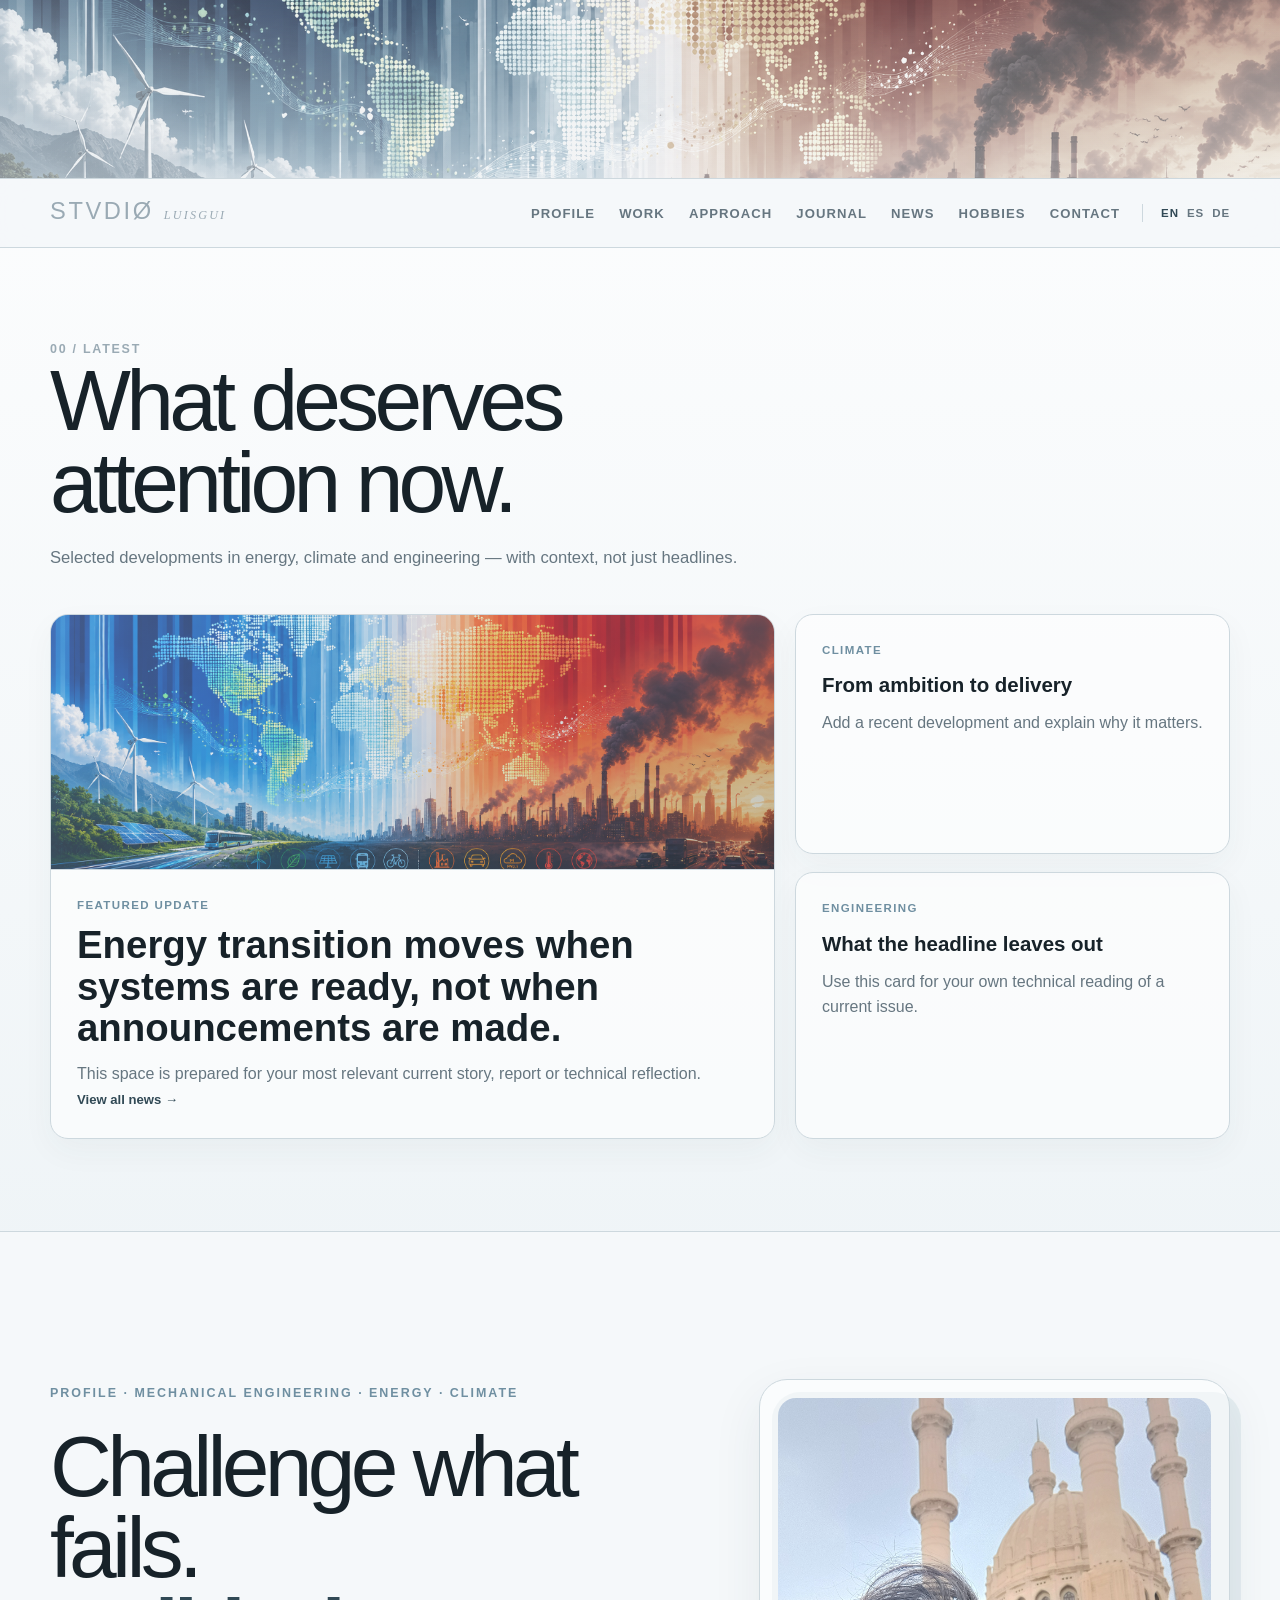
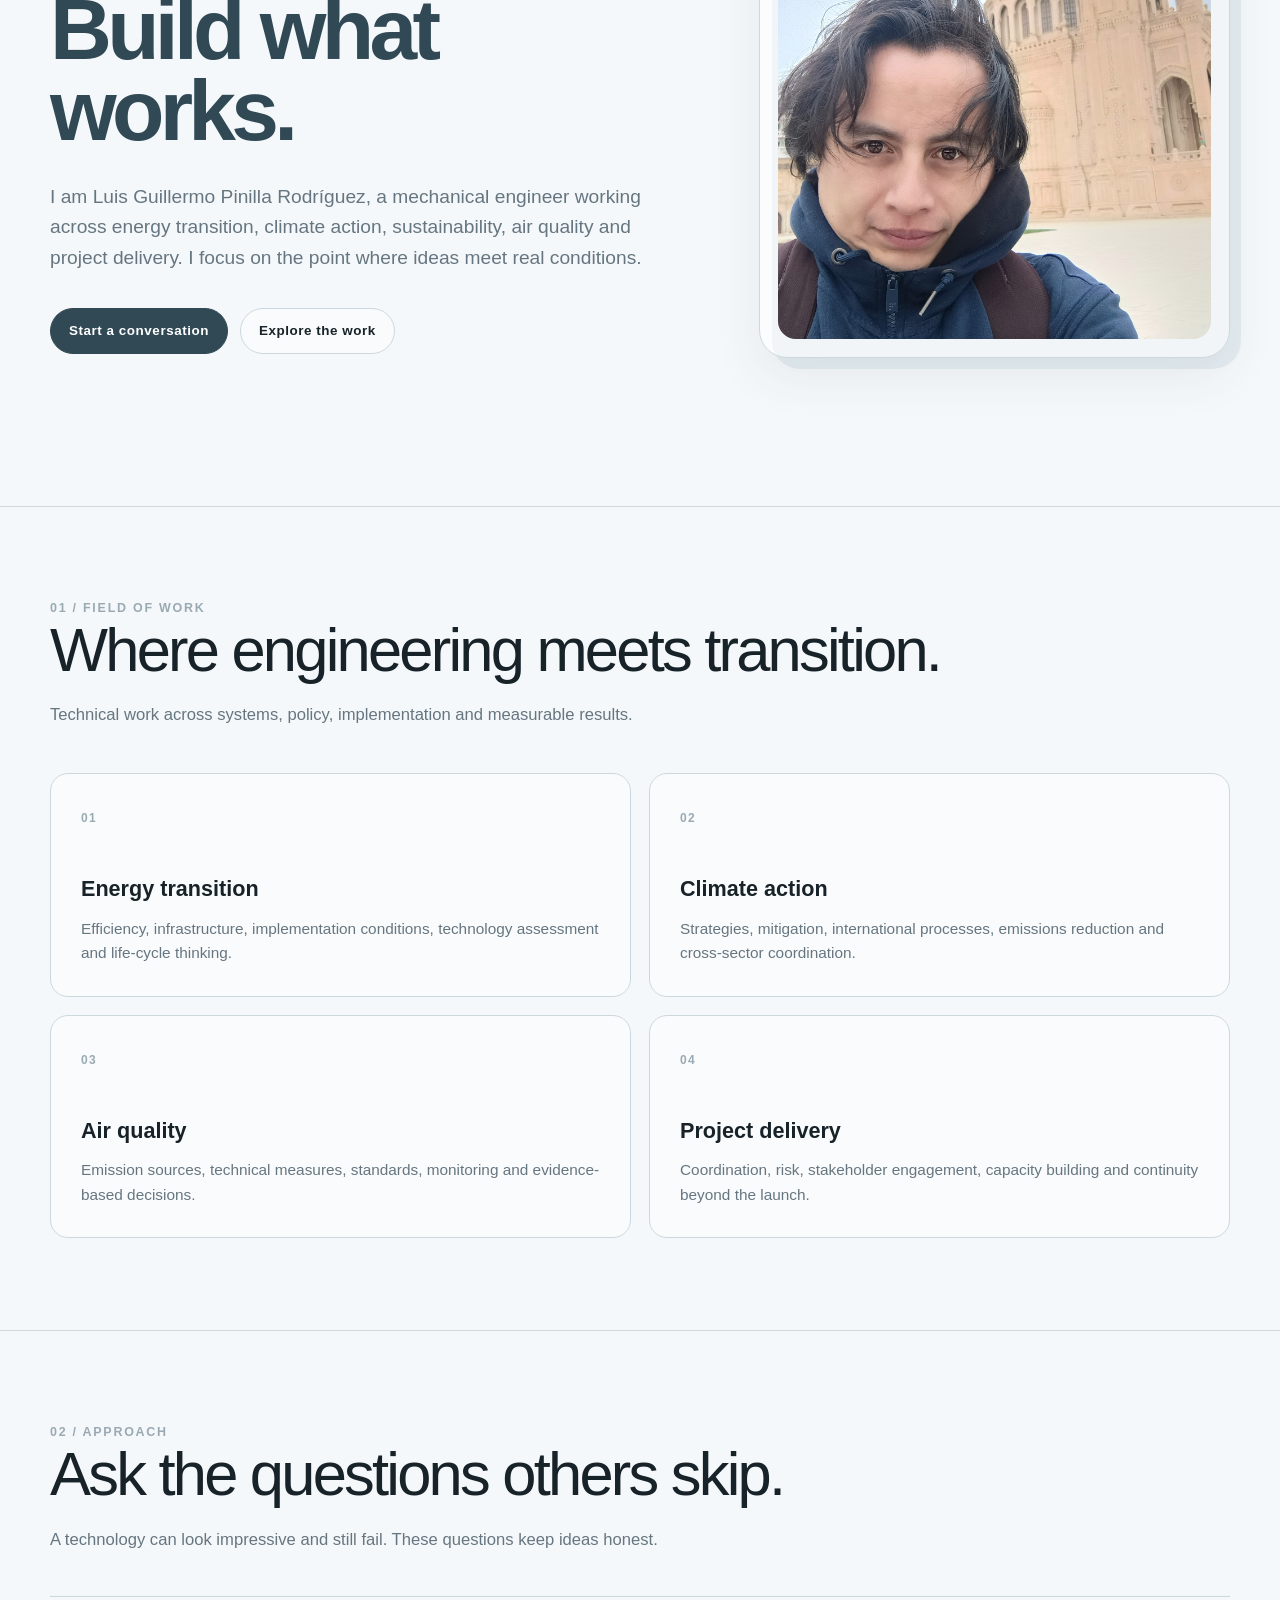
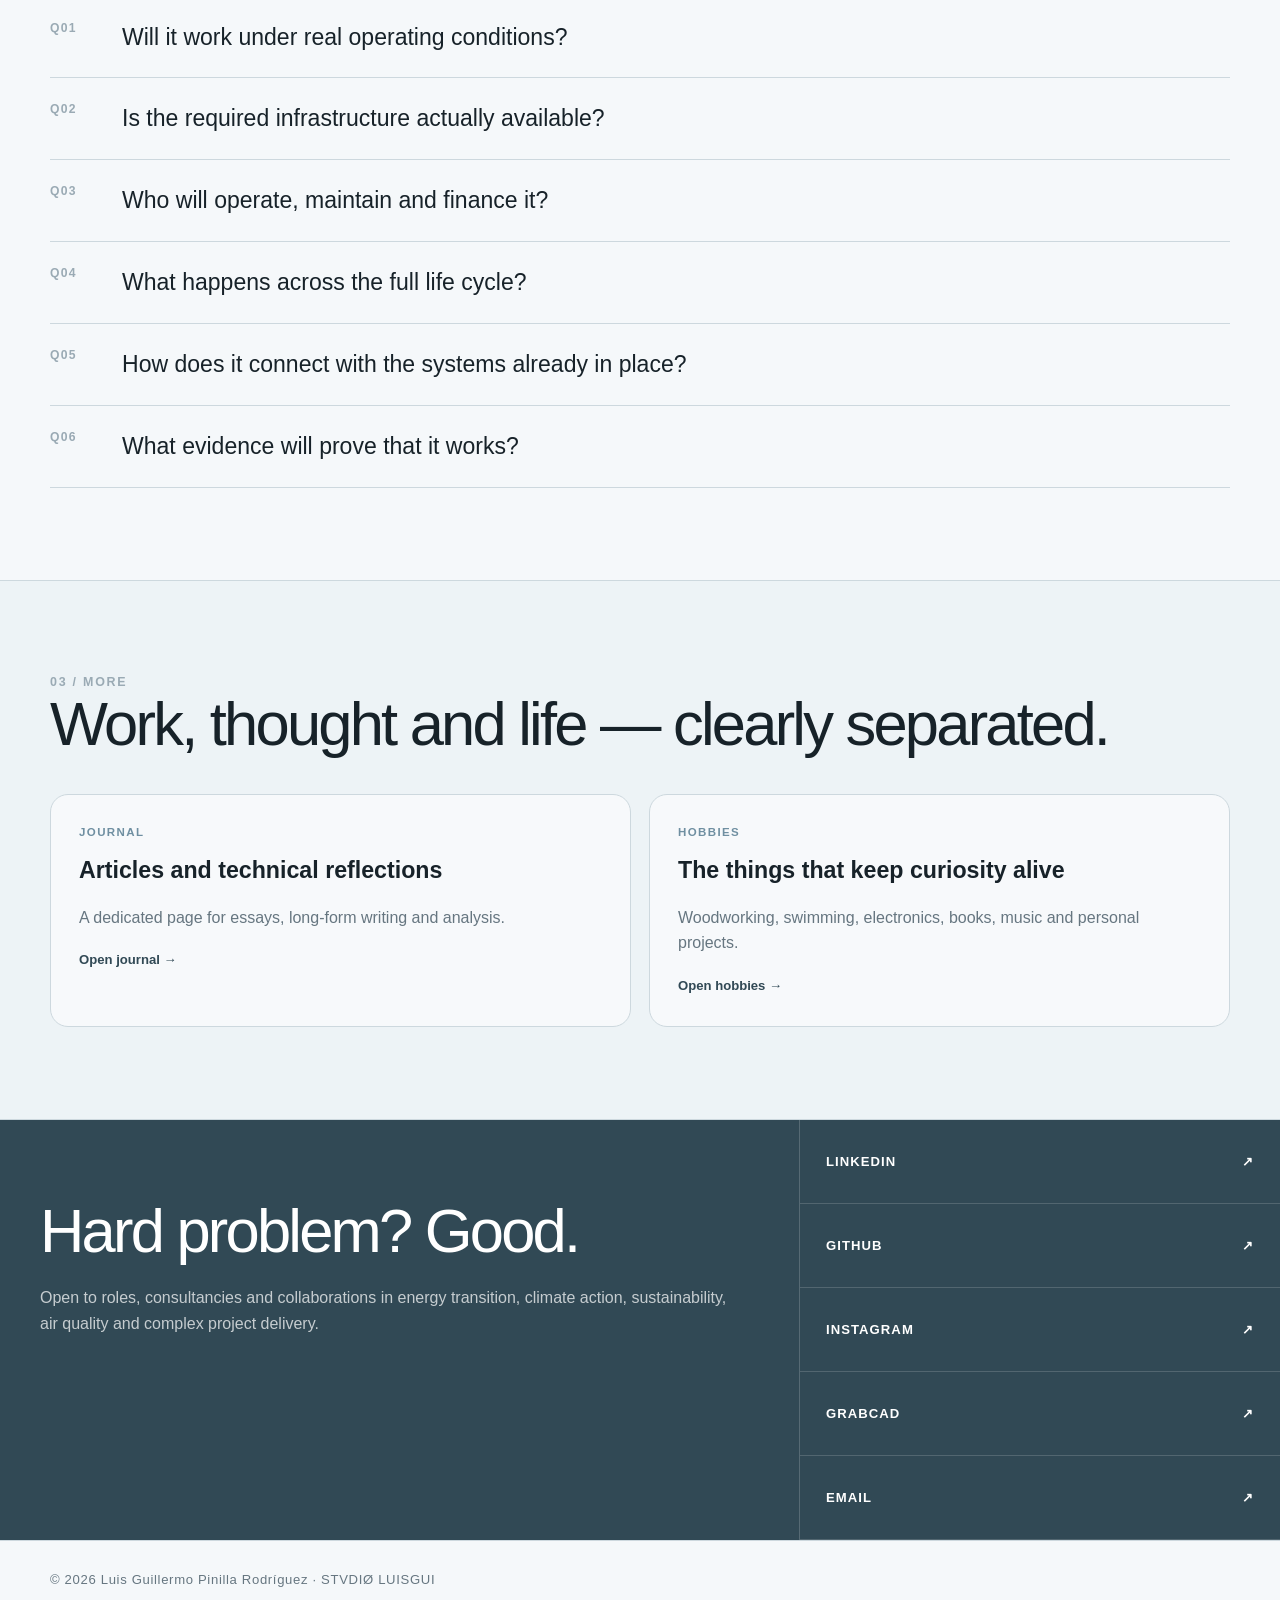
==== commit 80fa8e54: "Revise header and add news section Updated navigation links and added new sections for news and prof" ====
--- a/index.html
+++ b/index.html
@@ -527,6 +527,33 @@
         width: 100%;
       }
     }
+
+    /* Nordic identity update */
+    .brand { display:inline-flex; align-items:baseline; gap:10px; }
+    .brand-main { font-family:"Arial Black","Helvetica Neue",Arial,sans-serif; font-size:1.48rem; letter-spacing:.11em; line-height:1; }
+    .brand-sub { font-family:Georgia,"Times New Roman",serif; font-size:.76rem; font-style:italic; font-weight:400; letter-spacing:.18em; color:var(--steel); }
+    .nav-right { display:flex; align-items:center; gap:22px; }
+    .language-switch { display:flex; gap:8px; padding-left:18px; border-left:1px solid var(--line); }
+    .language-switch a { text-decoration:none; color:var(--muted); font-size:.72rem; font-weight:700; letter-spacing:.08em; }
+    .language-switch .active { color:var(--blue-dark); }
+    .news-lead { background:linear-gradient(180deg,rgba(255,255,255,.58),rgba(237,243,246,.72)); }
+    .news-lead-grid { display:grid; grid-template-columns:1.25fr .75fr; gap:20px; margin-top:42px; }
+    .news-feature,.news-mini { background:rgba(255,255,255,.62); border:1px solid var(--line); border-radius:var(--radius); box-shadow:0 12px 32px rgba(43,63,74,.045); }
+    .news-feature { overflow:hidden; }
+    .news-feature-image { height:255px; background:linear-gradient(135deg,rgba(240,246,249,.28),rgba(88,116,130,.34)),url("banner.png") center 48%/cover; border-bottom:1px solid var(--line); }
+    .news-feature-body,.news-mini { padding:26px; }
+    .news-feature h3 { margin:10px 0 12px; font-size:clamp(1.7rem,3vw,2.55rem); line-height:1.08; }
+    .news-mini-stack { display:grid; gap:18px; }
+    .news-mini h3 { margin:10px 0 8px; font-size:1.28rem; }
+    .news-feature p,.news-mini p { margin:0; color:var(--muted); }
+    .portrait img { filter:saturate(.9) contrast(.98) brightness(1.035); }
+    .site-preview { display:grid; grid-template-columns:repeat(2,1fr); gap:18px; margin-top:40px; }
+    .site-preview article { padding:28px; background:rgba(255,255,255,.56); border:1px solid var(--line); border-radius:var(--radius); }
+    .site-preview h3 { margin:10px 0 10px; font-size:1.45rem; }
+    .site-preview p { color:var(--muted); }
+    .page-hero { padding:82px 0 56px; }
+    @media (max-width:980px){ .news-lead-grid{grid-template-columns:1fr;} .nav-links{display:none;} }
+    @media (max-width:640px){ .brand-main{font-size:1.18rem;} .brand-sub{font-size:.64rem;} .language-switch{display:none;} .site-preview{grid-template-columns:1fr;} }
   </style>
 </head>
 
@@ -540,23 +567,55 @@
 
   <header>
     <nav class="wrap">
-      <a class="brand" href="#home">STVDIØ <span>LUISGUI</span></a>
-
-      <div class="nav-links">
-        <a href="#profile">Profile</a>
-        <a href="#areas">Work</a>
-        <a href="#approach">Approach</a>
-        <a href="#journal">Journal</a>
-        <a href="#contact">Contact</a>
+      <a class="brand" href="index.html"><span class="brand-main">STVDIØ</span><span class="brand-sub">LUISGUI</span></a>
+
+      <div class="nav-right">
+        <div class="nav-links">
+          <a href="index.html#profile">Profile</a>
+          <a href="index.html#areas">Work</a>
+          <a href="index.html#approach">Approach</a>
+          <a href="journal.html">Journal</a>
+          <a href="news.html">News</a>
+          <a href="hobbies.html">Hobbies</a>
+          <a href="index.html#contact">Contact</a>
+        </div>
+        <div class="language-switch" aria-label="Language">
+          <a class="active" href="index.html">EN</a>
+          <a href="es/index.html">ES</a>
+          <a href="de/index.html">DE</a>
+        </div>
       </div>
     </nav>
   </header>
 
   <main>
-    <section id="home">
+
+    <section class="news-lead" id="latest">
+      <div class="wrap">
+        <div class="section-number">00 / Latest</div>
+        <h1>What deserves attention now.</h1>
+        <p class="section-intro">Selected developments in energy, climate and engineering — with context, not just headlines.</p>
+        <div class="news-lead-grid">
+          <article class="news-feature">
+            <div class="news-feature-image"></div>
+            <div class="news-feature-body">
+              <div class="meta">Featured update</div>
+              <h3>Energy transition moves when systems are ready, not when announcements are made.</h3>
+              <p>This space is prepared for your most relevant current story, report or technical reflection.</p>
+              <a class="text-link" href="news.html">View all news →</a>
+            </div>
+          </article>
+          <div class="news-mini-stack">
+            <article class="news-mini"><div class="meta">Climate</div><h3>From ambition to delivery</h3><p>Add a recent development and explain why it matters.</p></article>
+            <article class="news-mini"><div class="meta">Engineering</div><h3>What the headline leaves out</h3><p>Use this card for your own technical reading of a current issue.</p></article>
+          </div>
+        </div>
+      </div>
+    </section>
+    <section id="profile">
       <div class="wrap hero">
         <div>
-          <div class="eyebrow">Mechanical engineering · Energy · Climate</div>
+          <div class="eyebrow">Profile · Mechanical engineering · Energy · Climate</div>
 
           <h1>
             Challenge what fails.
@@ -584,17 +643,6 @@
       </div>
     </section>
 
-    <section id="profile" class="manifesto">
-      <div class="wrap manifesto-grid">
-        <div class="section-number">00 / Manifesto</div>
-
-        <p class="manifesto-text">
-          Ambition is easy. Implementation is where ideas face
-          <strong>infrastructure, budgets, skills, institutions and reality.</strong>
-          That is where I work.
-        </p>
-      </div>
-    </section>
 
     <section id="areas">
       <div class="wrap">
@@ -653,46 +701,13 @@
       </div>
     </section>
 
-    <section id="journal" class="journal">
+    <section class="journal">
       <div class="wrap">
-        <div class="section-number">03 / Journal</div>
-        <h2>Ideas under pressure.</h2>
-
-        <p class="section-intro">
-          Articles, technical reflections and difficult questions about energy,
-          engineering, climate and implementation.
-        </p>
-
-        <div class="cards">
-          <article class="card">
-            <div class="card-visual"></div>
-            <div class="card-body">
-              <div class="meta">Energy transition</div>
-              <h3>Technology selection is only the beginning</h3>
-              <p>Implementation, operation and maintenance decide whether transition becomes reality or remains a promise.</p>
-              <a class="text-link" href="#">Read article →</a>
-            </div>
-          </article>
-
-          <article class="card">
-            <div class="card-visual"></div>
-            <div class="card-body">
-              <div class="meta">Engineering</div>
-              <h3>From targets to technical decisions</h3>
-              <p>Why skills, infrastructure, budgets and evidence matter as much as ambition.</p>
-              <a class="text-link" href="#">Coming soon →</a>
-            </div>
-          </article>
-
-          <article class="card">
-            <div class="card-visual"></div>
-            <div class="card-body">
-              <div class="meta">Air quality</div>
-              <h3>Measure before claiming success</h3>
-              <p>Indicators, comparability and the difference between visible activity and meaningful impact.</p>
-              <a class="text-link" href="#">Coming soon →</a>
-            </div>
-          </article>
+        <div class="section-number">03 / More</div>
+        <h2>Work, thought and life — clearly separated.</h2>
+        <div class="site-preview">
+          <article><div class="meta">Journal</div><h3>Articles and technical reflections</h3><p>A dedicated page for essays, long-form writing and analysis.</p><a class="text-link" href="journal.html">Open journal →</a></article>
+          <article><div class="meta">Hobbies</div><h3>The things that keep curiosity alive</h3><p>Woodworking, swimming, electronics, books, music and personal projects.</p><a class="text-link" href="hobbies.html">Open hobbies →</a></article>
         </div>
       </div>
     </section>
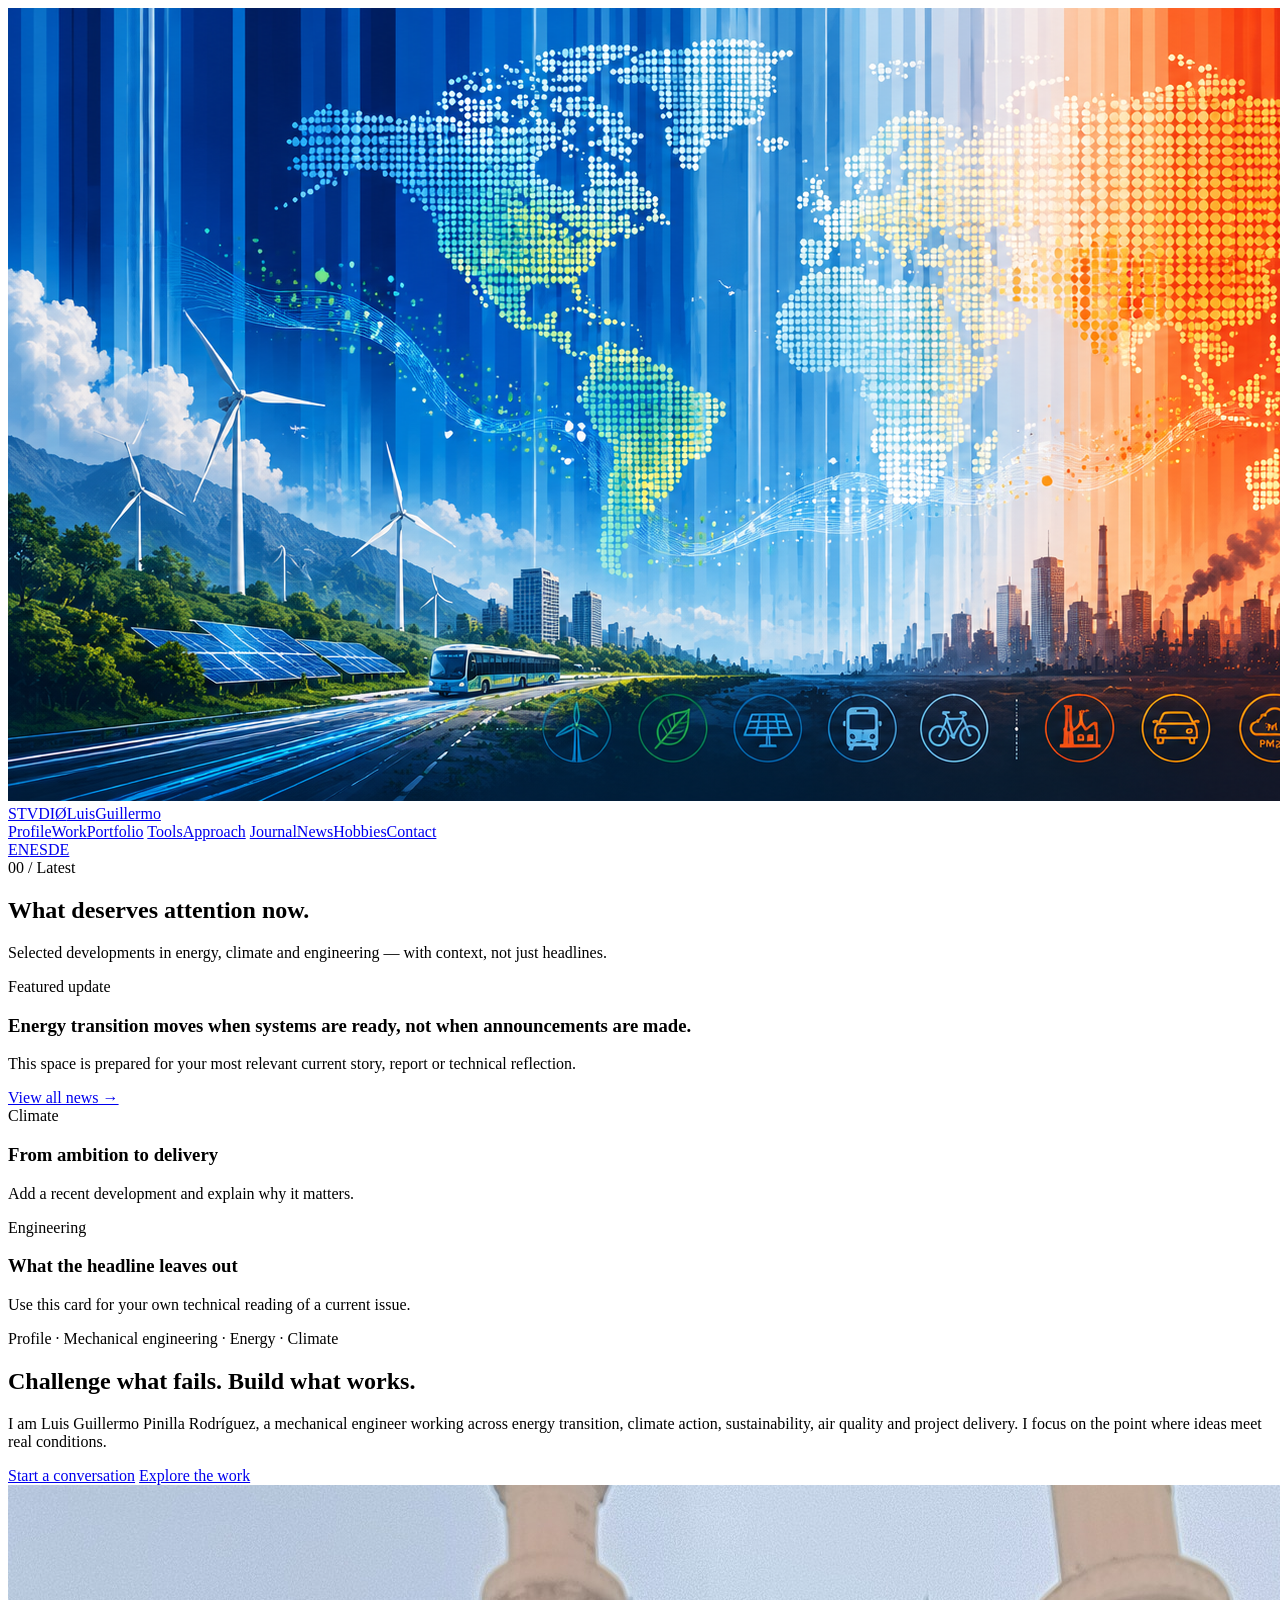
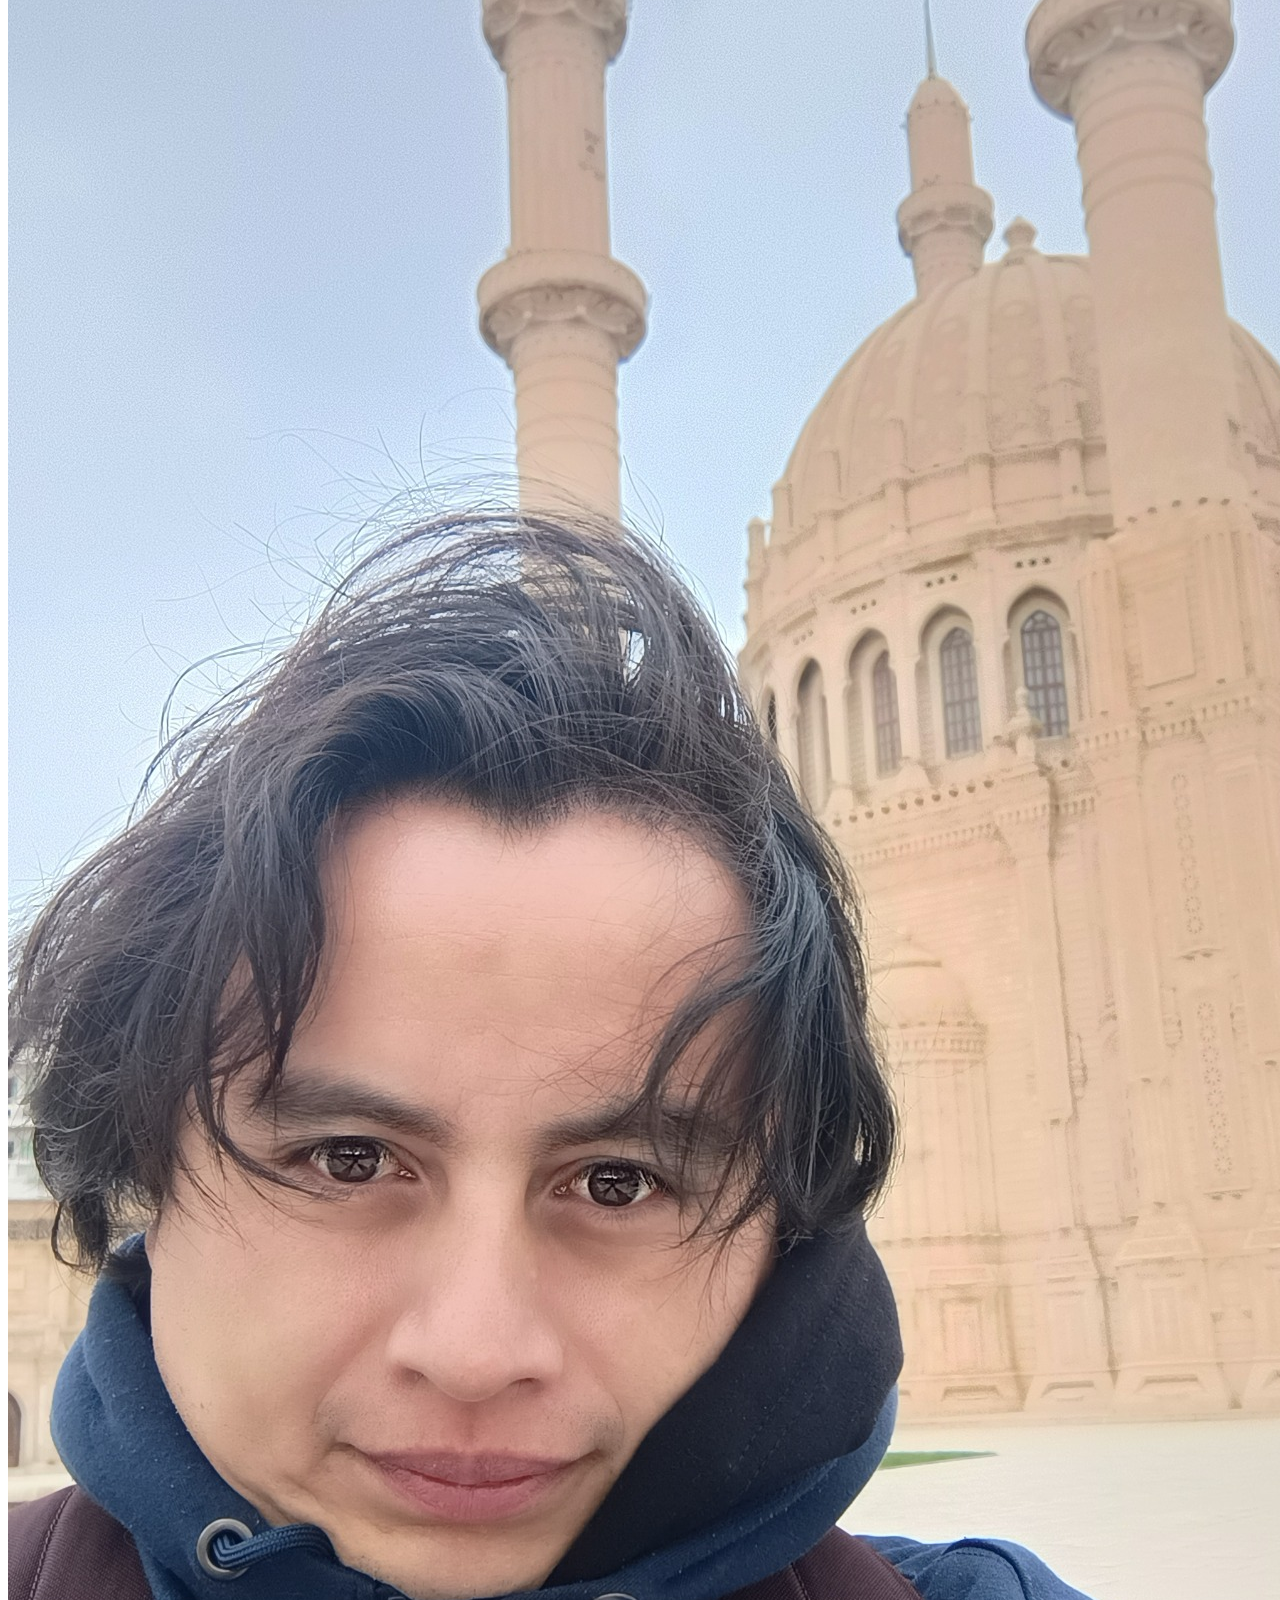
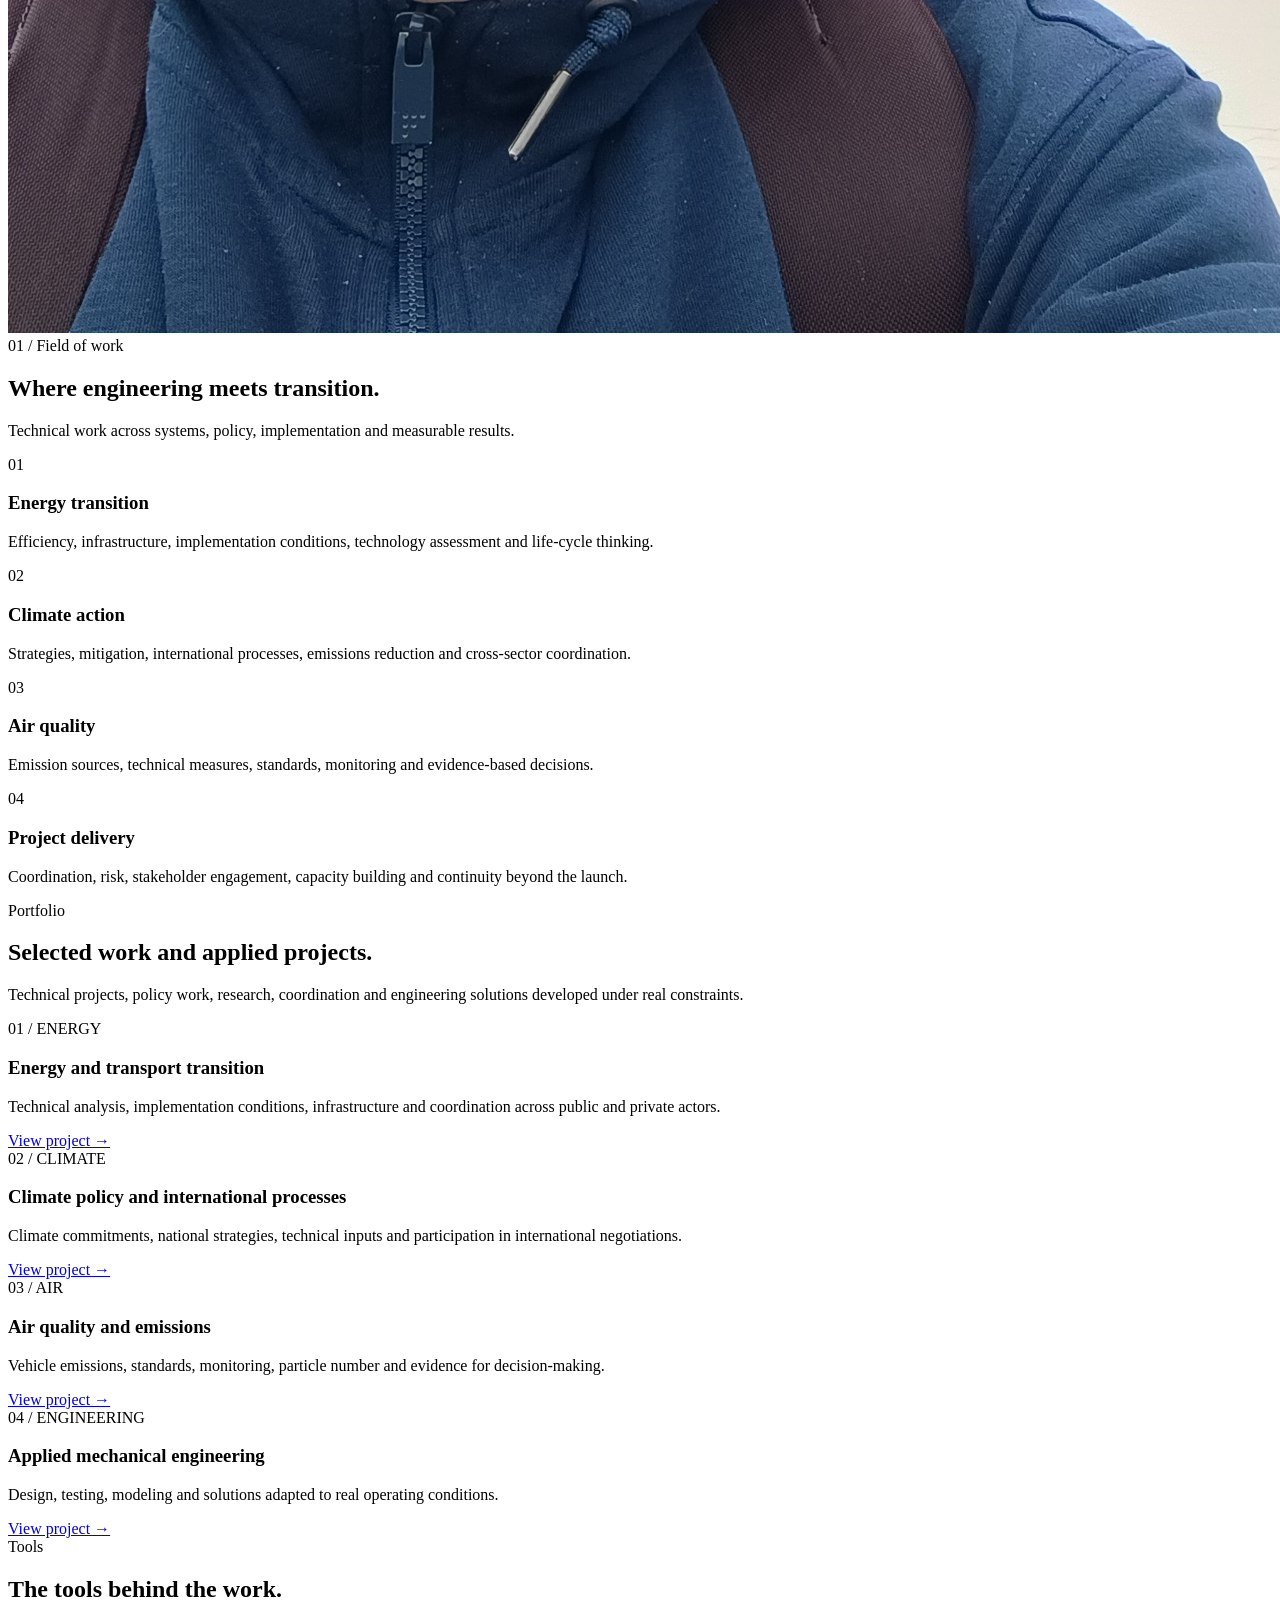
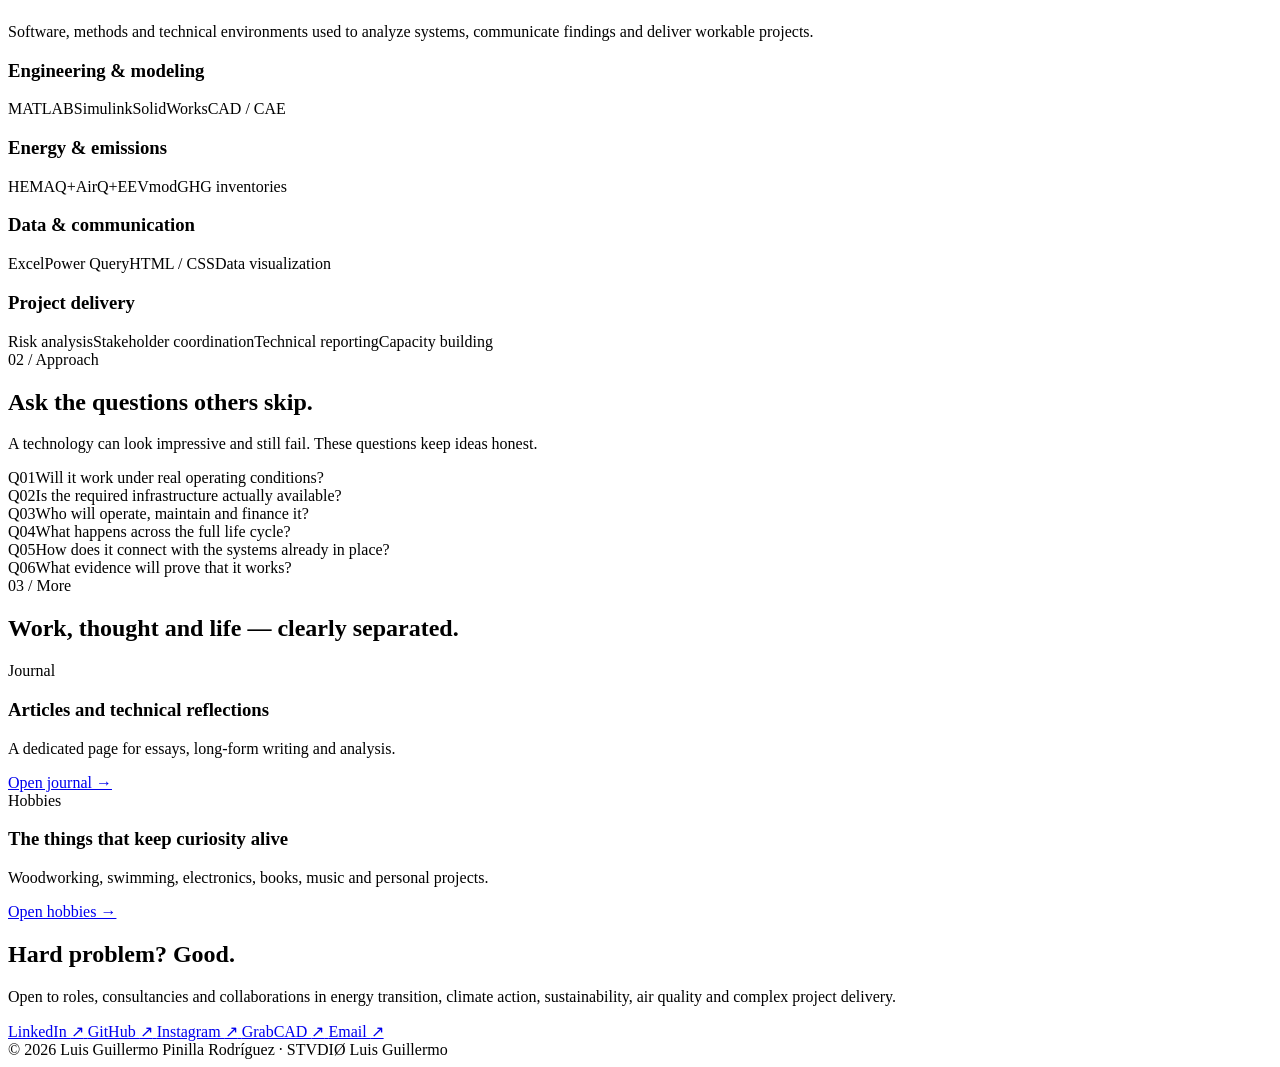
==== commit c63a820c: "Update index.html" ====
--- a/index.html
+++ b/index.html
@@ -1,594 +1,14 @@
-<!DOCTYPE html>
-<html lang="en">
-<head>
-  <meta charset="UTF-8" />
-  <meta name="viewport" content="width=device-width, initial-scale=1.0" />
-  <meta
-    name="description"
-    content="Luis Guillermo Pinilla Rodríguez — Mechanical engineer working across energy transition, climate action, sustainability and applied engineering."
-  />
-  <title>STVDIØ LUISGUI</title>
-
-  <style>
-    :root {
-      --ice: #f5f8fa;
-      --ice-2: #edf3f6;
-      --mist: #dfe8ed;
-      --steel: #9aaab4;
-      --ink: #172229;
-      --muted: #667680;
-      --line: #cdd8de;
-      --blue: #6f8fa1;
-      --blue-dark: #314955;
-      --white: #ffffff;
-      --max: 1180px;
-      --radius: 18px;
-      --shadow: 0 18px 50px rgba(43, 63, 74, .08);
-    }
-
-    * {
-      box-sizing: border-box;
-    }
-
-    html {
-      scroll-behavior: smooth;
-    }
-
-    body {
-      margin: 0;
-      color: var(--ink);
-      background: var(--ice);
-      font-family: "Helvetica Neue", Helvetica, Arial, sans-serif;
-      line-height: 1.6;
-    }
-
-    img {
-      max-width: 100%;
-      display: block;
-    }
-
-    a {
-      color: inherit;
-    }
-
-    .wrap {
-      width: min(var(--max), calc(100% - 40px));
-      margin: 0 auto;
-    }
-
-    .top-banner {
-      position: relative;
-      height: clamp(110px, 14vw, 180px);
-      overflow: hidden;
-      background: var(--mist);
-      border-bottom: 1px solid var(--line);
-    }
-
-    .top-banner img {
-      width: 100%;
-      height: 100%;
-      object-fit: cover;
-      object-position: center 48%;
-      filter: grayscale(48%) brightness(1.08) contrast(.9) saturate(.55);
-    }
-
-    .top-banner::after {
-      content: "";
-      position: absolute;
-      inset: 0;
-      background:
-        linear-gradient(180deg, rgba(245,248,250,.02), rgba(245,248,250,.38)),
-        linear-gradient(90deg, rgba(209,224,232,.28), transparent 36%, rgba(255,255,255,.22));
-      pointer-events: none;
-    }
-
-    header {
-      position: sticky;
-      top: 0;
-      z-index: 30;
-      background: rgba(245,248,250,.88);
-      backdrop-filter: blur(16px);
-      border-bottom: 1px solid var(--line);
-    }
-
-    nav {
-      min-height: 68px;
-      display: flex;
-      align-items: center;
-      justify-content: space-between;
-      gap: 28px;
-    }
-
-    .brand {
-      text-decoration: none;
-      color: var(--blue-dark);
-      font-weight: 700;
-      letter-spacing: .12em;
-      text-transform: uppercase;
-    }
-
-    .brand span {
-      color: var(--steel);
-      font-weight: 400;
-    }
-
-    .nav-links {
-      display: flex;
-      flex-wrap: wrap;
-      gap: 24px;
-    }
-
-    .nav-links a {
-      text-decoration: none;
-      color: var(--muted);
-      font-size: .82rem;
-      font-weight: 600;
-      letter-spacing: .08em;
-      text-transform: uppercase;
-    }
-
-    .nav-links a:hover {
-      color: var(--ink);
-    }
-
-    section {
-      padding: 92px 0;
-      border-bottom: 1px solid var(--line);
-    }
-
-    .hero {
-      display: grid;
-      grid-template-columns: 1.15fr .85fr;
-      align-items: center;
-      gap: 72px;
-      min-height: 690px;
-    }
-
-    .eyebrow {
-      margin-bottom: 22px;
-      color: var(--blue);
-      font-size: .78rem;
-      font-weight: 700;
-      letter-spacing: .16em;
-      text-transform: uppercase;
-    }
-
-    h1 {
-      margin: 0;
-      max-width: 760px;
-      font-size: clamp(3rem, 6.7vw, 6.8rem);
-      line-height: .95;
-      letter-spacing: -.055em;
-      font-weight: 500;
-    }
-
-    h1 strong {
-      display: block;
-      color: var(--blue-dark);
-      font-weight: 700;
-    }
-
-    .lead {
-      max-width: 680px;
-      margin: 30px 0 0;
-      color: var(--muted);
-      font-size: clamp(1rem, 1.5vw, 1.2rem);
-    }
-
-    .hero-actions {
-      display: flex;
-      flex-wrap: wrap;
-      gap: 12px;
-      margin-top: 34px;
-    }
-
-    .button {
-      display: inline-flex;
-      align-items: center;
-      justify-content: center;
-      min-height: 46px;
-      padding: 0 18px;
-      border: 1px solid var(--line);
-      border-radius: 999px;
-      text-decoration: none;
-      font-size: .84rem;
-      font-weight: 600;
-      letter-spacing: .04em;
-      transition: all .2s ease;
-    }
-
-    .button.primary {
-      color: var(--white);
-      background: var(--blue-dark);
-      border-color: var(--blue-dark);
-    }
-
-    .button.secondary {
-      background: rgba(255,255,255,.38);
-    }
-
-    .button:hover {
-      transform: translateY(-2px);
-      box-shadow: 0 10px 24px rgba(43,63,74,.08);
-    }
-
-    .portrait {
-      position: relative;
-      padding: 18px;
-      background: rgba(255,255,255,.45);
-      border: 1px solid var(--line);
-      border-radius: 28px;
-      box-shadow: var(--shadow);
-    }
-
-    .portrait::before {
-      content: "";
-      position: absolute;
-      inset: 12px -12px -12px 12px;
-      z-index: -1;
-      border-radius: 28px;
-      background: rgba(223,232,237,.75);
-    }
-
-    .portrait img {
-      width: 100%;
-      aspect-ratio: 4 / 5;
-      object-fit: cover;
-      object-position: center 30%;
-      border-radius: 18px;
-      filter: grayscale(82%) contrast(.98) brightness(1.05);
-    }
-
-    .manifesto {
-      background: var(--ice-2);
-    }
-
-    .manifesto-grid {
-      display: grid;
-      grid-template-columns: .65fr 1.35fr;
-      gap: 70px;
-      align-items: start;
-    }
-
-    .section-number {
-      color: var(--steel);
-      font-size: .78rem;
-      font-weight: 700;
-      letter-spacing: .14em;
-      text-transform: uppercase;
-    }
-
-    .manifesto-text {
-      margin: 0;
-      max-width: 900px;
-      font-size: clamp(1.8rem, 3.5vw, 3.7rem);
-      line-height: 1.18;
-      letter-spacing: -.03em;
-      font-weight: 400;
-    }
-
-    .manifesto-text strong {
-      color: var(--blue-dark);
-      font-weight: 700;
-    }
-
-    h2 {
-      margin: 0;
-      font-size: clamp(2.2rem, 4.8vw, 4.5rem);
-      line-height: 1;
-      letter-spacing: -.045em;
-      font-weight: 500;
-    }
-
-    .section-intro {
-      max-width: 760px;
-      margin: 22px 0 0;
-      color: var(--muted);
-      font-size: 1.04rem;
-    }
-
-    .areas {
-      display: grid;
-      grid-template-columns: repeat(2, 1fr);
-      gap: 18px;
-      margin-top: 44px;
-    }
-
-    .area {
-      padding: 30px;
-      min-height: 220px;
-      background: rgba(255,255,255,.55);
-      border: 1px solid var(--line);
-      border-radius: var(--radius);
-    }
-
-    .area-index {
-      display: inline-block;
-      margin-bottom: 44px;
-      color: var(--steel);
-      font-size: .75rem;
-      font-weight: 700;
-      letter-spacing: .12em;
-    }
-
-    .area h3 {
-      margin: 0 0 10px;
-      font-size: 1.35rem;
-      font-weight: 600;
-    }
-
-    .area p {
-      margin: 0;
-      color: var(--muted);
-      font-size: .96rem;
-    }
-
-    .questions {
-      margin-top: 42px;
-      border-top: 1px solid var(--line);
-    }
-
-    .question {
-      display: grid;
-      grid-template-columns: 72px 1fr;
-      padding: 22px 0;
-      border-bottom: 1px solid var(--line);
-      font-size: clamp(1.05rem, 1.8vw, 1.45rem);
-    }
-
-    .question span {
-      color: var(--steel);
-      font-size: .76rem;
-      font-weight: 700;
-      letter-spacing: .1em;
-    }
-
-    .journal {
-      background: var(--ice-2);
-    }
-
-    .cards {
-      display: grid;
-      grid-template-columns: repeat(3, 1fr);
-      gap: 18px;
-      margin-top: 44px;
-    }
-
-    .card {
-      overflow: hidden;
-      background: rgba(255,255,255,.58);
-      border: 1px solid var(--line);
-      border-radius: var(--radius);
-      box-shadow: 0 12px 32px rgba(43,63,74,.04);
-    }
-
-    .card-visual {
-      height: 150px;
-      background:
-        linear-gradient(135deg, rgba(255,255,255,.6), rgba(169,191,202,.72)),
-        url("banner.png") center/cover;
-      filter: grayscale(56%) saturate(.55);
-      border-bottom: 1px solid var(--line);
-    }
-
-    .card:nth-child(2) .card-visual {
-      background:
-        linear-gradient(135deg, rgba(229,237,241,.86), rgba(112,142,158,.56)),
-        url("banner.png") center 46%/cover;
-    }
-
-    .card:nth-child(3) .card-visual {
-      background:
-        linear-gradient(135deg, rgba(243,247,249,.8), rgba(76,102,116,.5)),
-        url("banner.png") center 54%/cover;
-    }
-
-    .card-body {
-      padding: 24px;
-    }
-
-    .meta {
-      color: var(--blue);
-      font-size: .72rem;
-      font-weight: 700;
-      letter-spacing: .12em;
-      text-transform: uppercase;
-    }
-
-    .card h3 {
-      margin: 12px 0;
-      font-size: 1.3rem;
-      line-height: 1.15;
-      font-weight: 600;
-    }
-
-    .card p {
-      margin: 0 0 22px;
-      color: var(--muted);
-      font-size: .95rem;
-    }
-
-    .text-link {
-      text-decoration: none;
-      color: var(--blue-dark);
-      font-size: .82rem;
-      font-weight: 700;
-    }
-
-    .contact {
-      padding: 0;
-      background: var(--blue-dark);
-      color: var(--white);
-    }
-
-    .contact-grid {
-      display: grid;
-      grid-template-columns: 1.25fr .75fr;
-      min-height: 420px;
-    }
-
-    .contact-copy {
-      padding: 80px var(--gutter, 40px);
-      border-right: 1px solid rgba(255,255,255,.18);
-    }
-
-    .contact-copy h2 {
-      color: var(--white);
-    }
-
-    .contact-copy p {
-      max-width: 700px;
-      margin: 24px 0 0;
-      color: rgba(255,255,255,.72);
-    }
-
-    .social-links {
-      display: grid;
-    }
-
-    .social-link {
-      display: flex;
-      align-items: center;
-      justify-content: space-between;
-      min-height: 72px;
-      padding: 0 26px;
-      border-bottom: 1px solid rgba(255,255,255,.16);
-      text-decoration: none;
-      font-size: .82rem;
-      font-weight: 600;
-      letter-spacing: .08em;
-      text-transform: uppercase;
-    }
-
-    .social-link:hover {
-      background: rgba(255,255,255,.08);
-    }
-
-    footer {
-      padding: 28px 0 36px;
-      color: var(--muted);
-      font-size: .82rem;
-      letter-spacing: .05em;
-    }
-
-    @media (max-width: 900px) {
-      .nav-links {
-        display: none;
-      }
-
-      .hero,
-      .manifesto-grid,
-      .contact-grid {
-        grid-template-columns: 1fr;
-      }
-
-      .hero {
-        min-height: auto;
-        padding: 74px 0;
-      }
-
-      .portrait {
-        max-width: 560px;
-      }
-
-      .contact-copy {
-        border-right: 0;
-        border-bottom: 1px solid rgba(255,255,255,.18);
-      }
-
-      .areas,
-      .cards {
-        grid-template-columns: 1fr;
-      }
-    }
-
-    @media (max-width: 560px) {
-      .wrap {
-        width: min(100% - 24px, var(--max));
-      }
-
-      section {
-        padding: 68px 0;
-      }
-
-      .top-banner {
-        height: 105px;
-      }
-
-      h1 {
-        font-size: clamp(2.8rem, 14vw, 4.4rem);
-      }
-
-      .question {
-        grid-template-columns: 50px 1fr;
-      }
-
-      .button {
-        width: 100%;
-      }
-    }
-
-    /* Nordic identity update */
-    .brand { display:inline-flex; align-items:baseline; gap:10px; }
-    .brand-main { font-family:"Arial Black","Helvetica Neue",Arial,sans-serif; font-size:1.48rem; letter-spacing:.11em; line-height:1; }
-    .brand-sub { font-family:Georgia,"Times New Roman",serif; font-size:.76rem; font-style:italic; font-weight:400; letter-spacing:.18em; color:var(--steel); }
-    .nav-right { display:flex; align-items:center; gap:22px; }
-    .language-switch { display:flex; gap:8px; padding-left:18px; border-left:1px solid var(--line); }
-    .language-switch a { text-decoration:none; color:var(--muted); font-size:.72rem; font-weight:700; letter-spacing:.08em; }
-    .language-switch .active { color:var(--blue-dark); }
-    .news-lead { background:linear-gradient(180deg,rgba(255,255,255,.58),rgba(237,243,246,.72)); }
-    .news-lead-grid { display:grid; grid-template-columns:1.25fr .75fr; gap:20px; margin-top:42px; }
-    .news-feature,.news-mini { background:rgba(255,255,255,.62); border:1px solid var(--line); border-radius:var(--radius); box-shadow:0 12px 32px rgba(43,63,74,.045); }
-    .news-feature { overflow:hidden; }
-    .news-feature-image { height:255px; background:linear-gradient(135deg,rgba(240,246,249,.28),rgba(88,116,130,.34)),url("banner.png") center 48%/cover; border-bottom:1px solid var(--line); }
-    .news-feature-body,.news-mini { padding:26px; }
-    .news-feature h3 { margin:10px 0 12px; font-size:clamp(1.7rem,3vw,2.55rem); line-height:1.08; }
-    .news-mini-stack { display:grid; gap:18px; }
-    .news-mini h3 { margin:10px 0 8px; font-size:1.28rem; }
-    .news-feature p,.news-mini p { margin:0; color:var(--muted); }
-    .portrait img { filter:saturate(.9) contrast(.98) brightness(1.035); }
-    .site-preview { display:grid; grid-template-columns:repeat(2,1fr); gap:18px; margin-top:40px; }
-    .site-preview article { padding:28px; background:rgba(255,255,255,.56); border:1px solid var(--line); border-radius:var(--radius); }
-    .site-preview h3 { margin:10px 0 10px; font-size:1.45rem; }
-    .site-preview p { color:var(--muted); }
-    .page-hero { padding:82px 0 56px; }
-    @media (max-width:980px){ .news-lead-grid{grid-template-columns:1fr;} .nav-links{display:none;} }
-    @media (max-width:640px){ .brand-main{font-size:1.18rem;} .brand-sub{font-size:.64rem;} .language-switch{display:none;} .site-preview{grid-template-columns:1fr;} }
-  </style>
-</head>
-
-<body>
-  <div class="top-banner" aria-label="Energy transition and climate action banner">
-    <img
-      src="banner.png"
-      alt="Energy transition, climate action, clean energy and industrial systems"
-    />
-  </div>
-
-  <header>
-    <nav class="wrap">
-      <a class="brand" href="index.html"><span class="brand-main">STVDIØ</span><span class="brand-sub">LUISGUI</span></a>
-
-      <div class="nav-right">
-        <div class="nav-links">
-          <a href="index.html#profile">Profile</a>
-          <a href="index.html#areas">Work</a>
-          <a href="index.html#approach">Approach</a>
-          <a href="journal.html">Journal</a>
-          <a href="news.html">News</a>
-          <a href="hobbies.html">Hobbies</a>
-          <a href="index.html#contact">Contact</a>
-        </div>
-        <div class="language-switch" aria-label="Language">
-          <a class="active" href="index.html">EN</a>
-          <a href="es/index.html">ES</a>
-          <a href="de/index.html">DE</a>
-        </div>
-      </div>
-    </nav>
-  </header>
-
-  <main>
+<!DOCTYPE html><html lang="en"><head><meta charset="UTF-8"><meta name="viewport" content="width=device-width, initial-scale=1.0">
+<title>Home — STVDIØ Luis Guillermo</title><link rel="stylesheet" href="styles.css"></head><body>
+<div class="top-banner"><img src="banner.png" alt=""></div>
+<header><nav class="wrap">
+<a class="brand" href="index.html"><span class="brand-main">STVDIØ</span><span class="brand-name"><span>Luis</span><span>Guillermo</span></span></a>
+<div class="nav-right"><div class="nav-links">
+<a href="index.html#profile">Profile</a><a href="index.html#work">Work</a><a href="index.html#portfolio">Portfolio</a>
+<a href="index.html#tools">Tools</a><a href="index.html#approach">Approach</a>
+<a href="journal.html">Journal</a><a href="news.html">News</a><a href="hobbies.html">Hobbies</a><a href="index.html#contact">Contact</a>
+</div><div class="language-switch"><a class="active" href="index.html">EN</a><a href="es/index.html">ES</a><a href="de/index.html">DE</a></div></div>
+</nav></header><main>
 
     <section class="news-lead" id="latest">
       <div class="wrap">
@@ -681,7 +101,23 @@
       </div>
     </section>
 
-    <section id="approach">
+    
+<section id="portfolio"><div class="wrap"><div class="section-kicker">Portfolio</div><h2>Selected work and applied projects.</h2>
+<p class="section-intro">Technical projects, policy work, research, coordination and engineering solutions developed under real constraints.</p>
+<div class="portfolio-grid">
+<article class="portfolio-item"><span class="portfolio-number">01 / ENERGY</span><h3>Energy and transport transition</h3><p>Technical analysis, implementation conditions, infrastructure and coordination across public and private actors.</p><a class="text-link" href="#">View project →</a></article>
+<article class="portfolio-item"><span class="portfolio-number">02 / CLIMATE</span><h3>Climate policy and international processes</h3><p>Climate commitments, national strategies, technical inputs and participation in international negotiations.</p><a class="text-link" href="#">View project →</a></article>
+<article class="portfolio-item"><span class="portfolio-number">03 / AIR</span><h3>Air quality and emissions</h3><p>Vehicle emissions, standards, monitoring, particle number and evidence for decision-making.</p><a class="text-link" href="#">View project →</a></article>
+<article class="portfolio-item"><span class="portfolio-number">04 / ENGINEERING</span><h3>Applied mechanical engineering</h3><p>Design, testing, modeling and solutions adapted to real operating conditions.</p><a class="text-link" href="#">View project →</a></article>
+</div></div></section>
+<section id="tools" class="alt"><div class="wrap"><div class="section-kicker">Tools</div><h2>The tools behind the work.</h2>
+<p class="section-intro">Software, methods and technical environments used to analyze systems, communicate findings and deliver workable projects.</p>
+<div class="tools-grid">
+<article class="tool-group"><h3>Engineering & modeling</h3><div class="tool-list"><span class="tool-chip">MATLAB</span><span class="tool-chip">Simulink</span><span class="tool-chip">SolidWorks</span><span class="tool-chip">CAD / CAE</span></div></article>
+<article class="tool-group"><h3>Energy & emissions</h3><div class="tool-list"><span class="tool-chip">HEMAQ+</span><span class="tool-chip">AirQ+</span><span class="tool-chip">EEVmod</span><span class="tool-chip">GHG inventories</span></div></article>
+<article class="tool-group"><h3>Data & communication</h3><div class="tool-list"><span class="tool-chip">Excel</span><span class="tool-chip">Power Query</span><span class="tool-chip">HTML / CSS</span><span class="tool-chip">Data visualization</span></div></article>
+<article class="tool-group"><h3>Project delivery</h3><div class="tool-list"><span class="tool-chip">Risk analysis</span><span class="tool-chip">Stakeholder coordination</span><span class="tool-chip">Technical reporting</span><span class="tool-chip">Capacity building</span></div></article>
+</div></div></section><section id="approach">
       <div class="wrap">
         <div class="section-number">02 / Approach</div>
         <h2>Ask the questions others skip.</h2>
@@ -741,12 +177,4 @@
         </div>
       </div>
     </section>
-  </main>
-
-  <footer>
-    <div class="wrap">
-      © 2026 Luis Guillermo Pinilla Rodríguez · STVDIØ LUISGUI
-    </div>
-  </footer>
-</body>
-</html>
+  </main><footer><div class="wrap">© 2026 Luis Guillermo Pinilla Rodríguez · STVDIØ Luis Guillermo</div></footer></body></html>
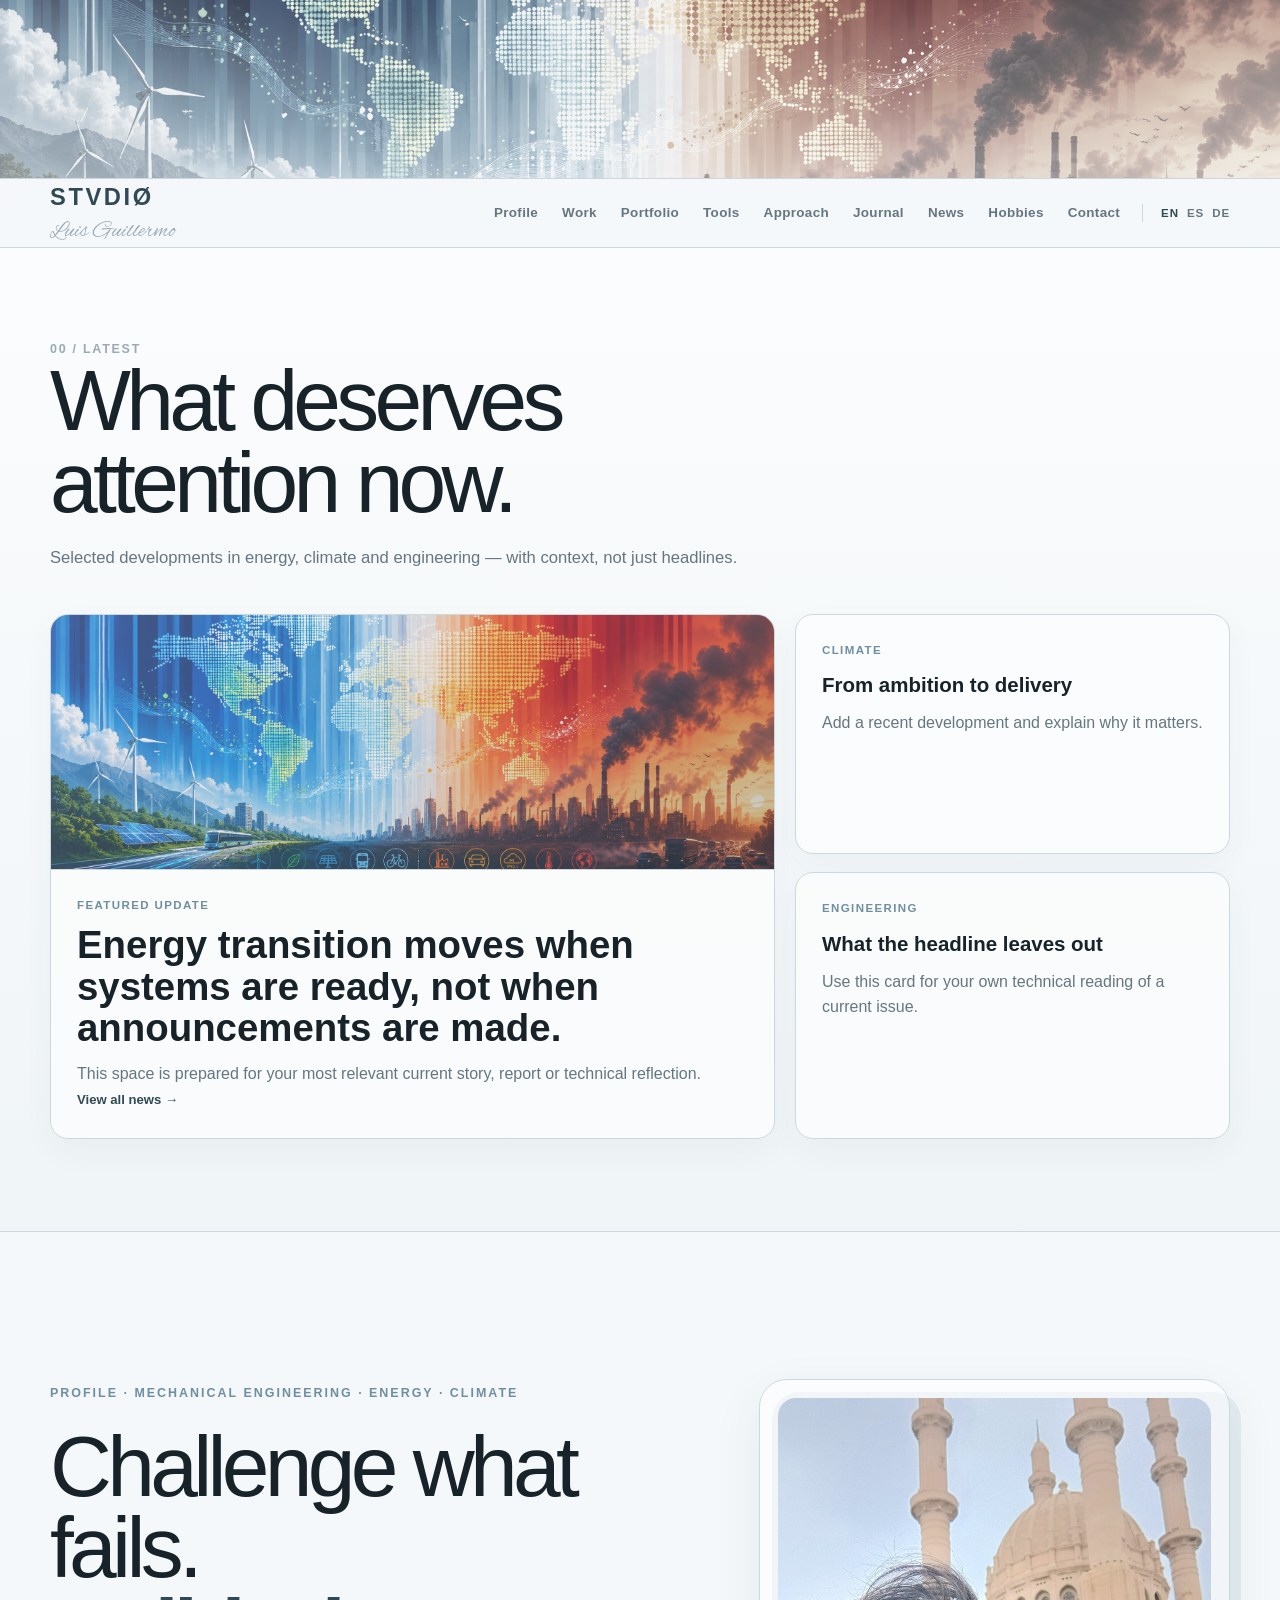
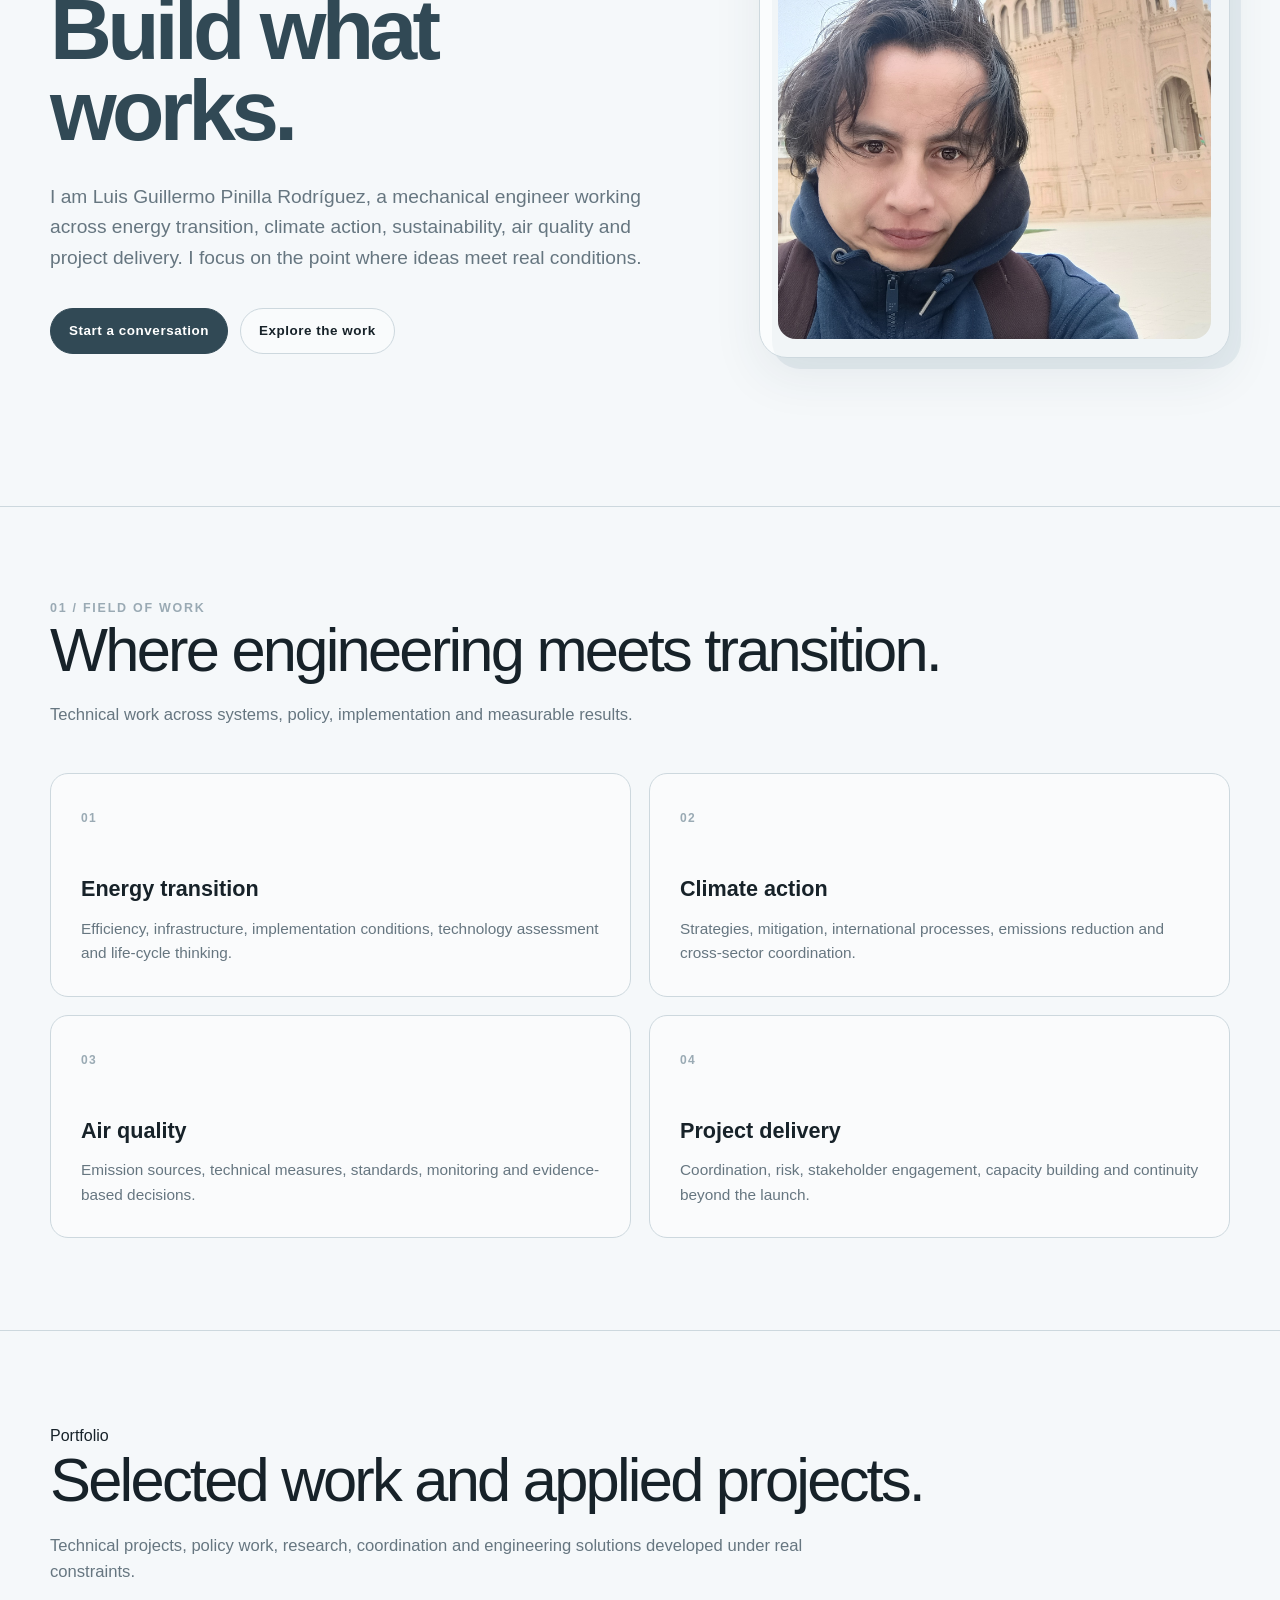
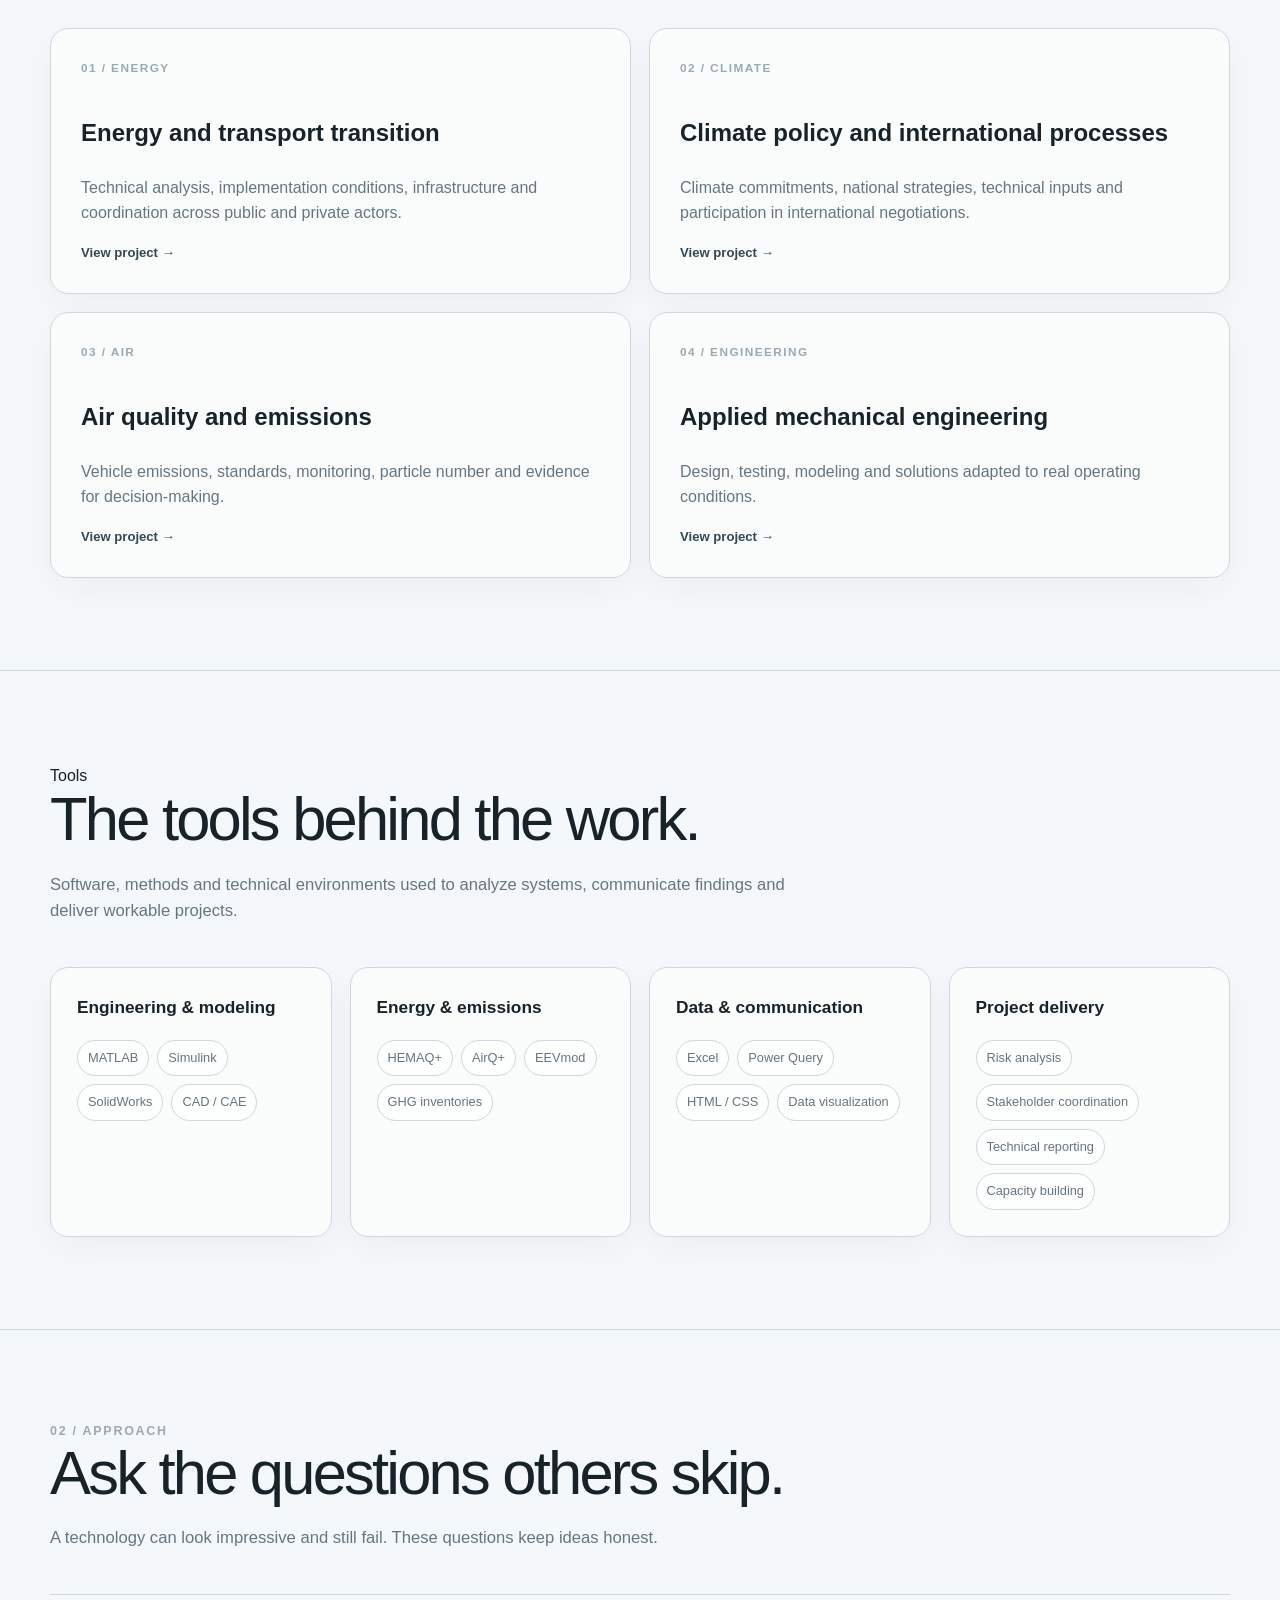
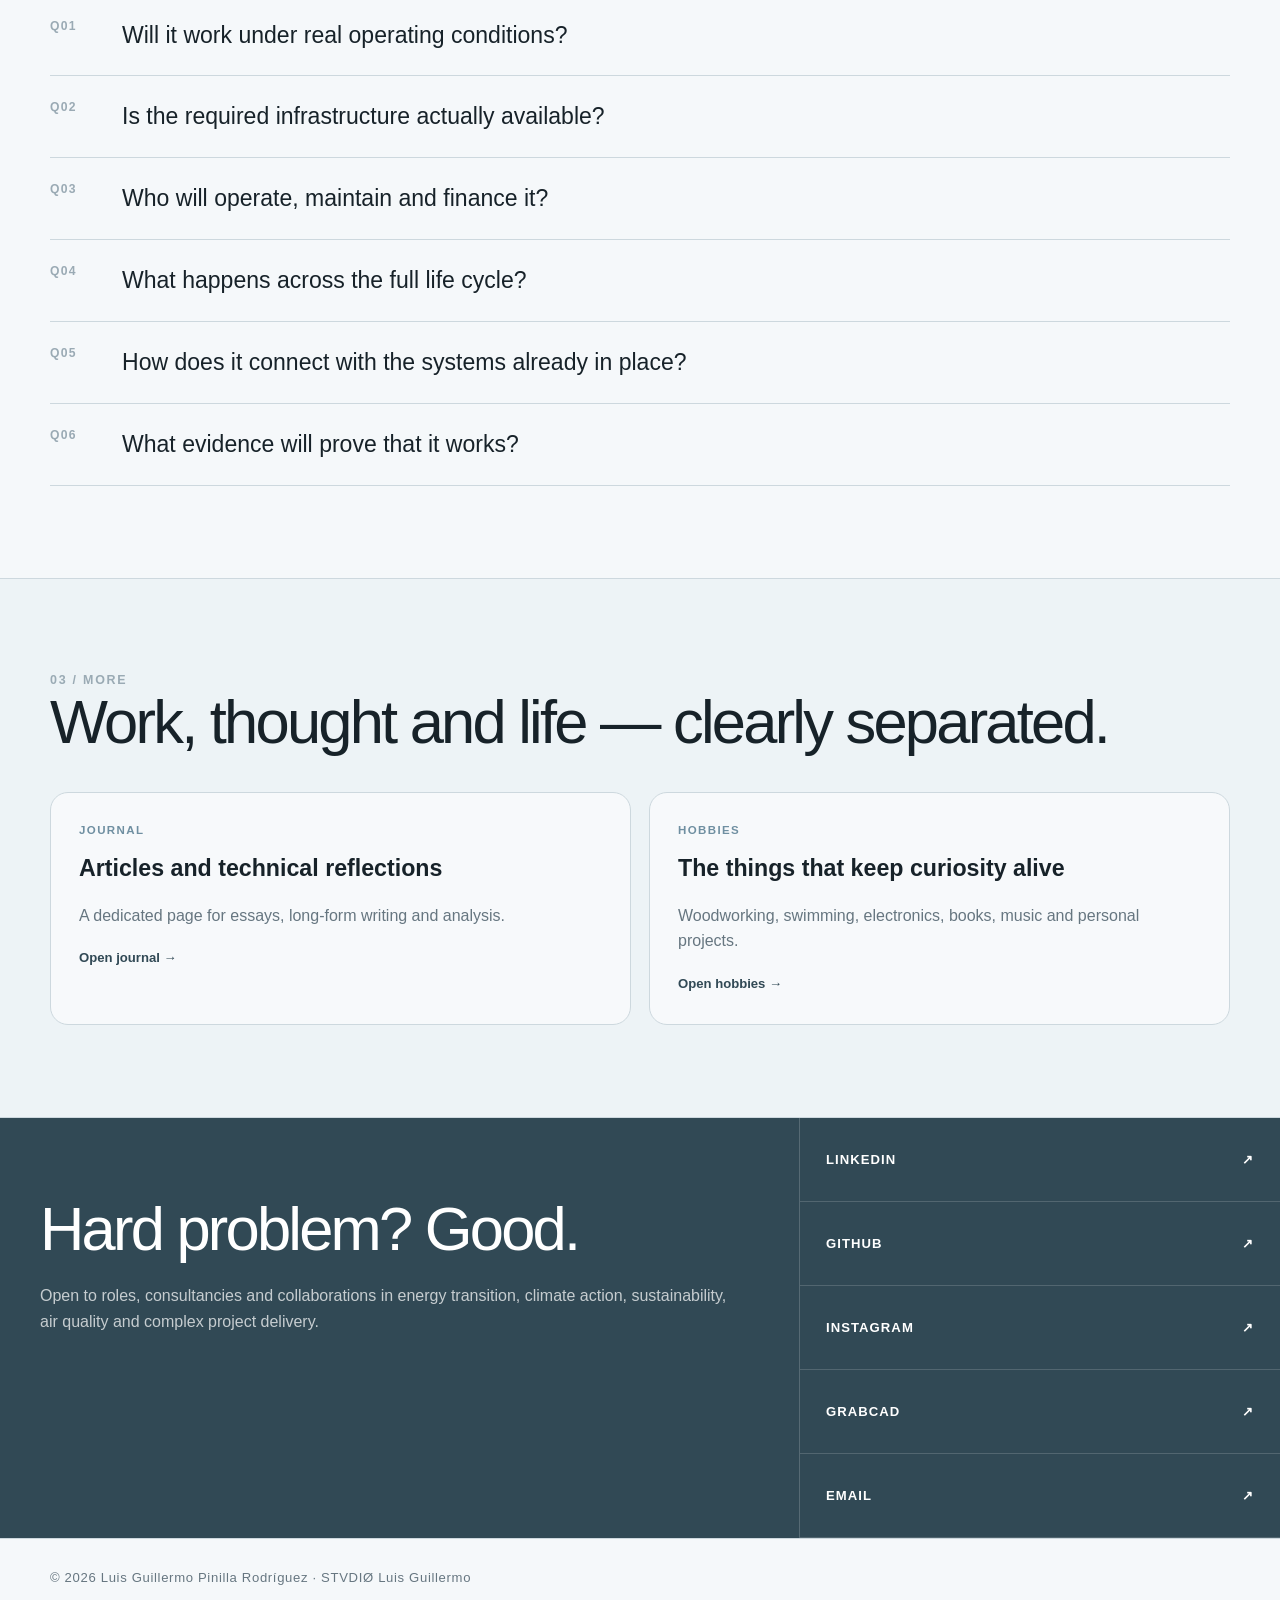
==== commit 8f95f601: "Add files via upload" ====
--- a/index.html
+++ b/index.html
@@ -2,13 +2,31 @@
 <title>Home — STVDIØ Luis Guillermo</title><link rel="stylesheet" href="styles.css"></head><body>
 <div class="top-banner"><img src="banner.png" alt=""></div>
 <header><nav class="wrap">
-<a class="brand" href="index.html"><span class="brand-main">STVDIØ</span><span class="brand-name"><span>Luis</span><span>Guillermo</span></span></a>
+<a class="brand" href="index.html">
+      <span class="brand-main">STVDIØ</span>
+      <span class="brand-name">Luis Guillermo</span>
+    </a>
 <div class="nav-right"><div class="nav-links">
 <a href="index.html#profile">Profile</a><a href="index.html#work">Work</a><a href="index.html#portfolio">Portfolio</a>
 <a href="index.html#tools">Tools</a><a href="index.html#approach">Approach</a>
 <a href="journal.html">Journal</a><a href="news.html">News</a><a href="hobbies.html">Hobbies</a><a href="index.html#contact">Contact</a>
 </div><div class="language-switch"><a class="active" href="index.html">EN</a><a href="es/index.html">ES</a><a href="de/index.html">DE</a></div></div>
-</nav></header><main>
+
+      <button class="mobile-menu-button" type="button" aria-label="Open menu" aria-expanded="false">
+        <span></span><span></span><span></span>
+      </button>
+    </nav>
+    <div class="mobile-panel">
+      <div class="mobile-panel-inner">
+        <a href="index.html#profile">Profile</a><a href="index.html#work">Work</a><a href="index.html#portfolio">Portfolio</a><a href="index.html#tools">Tools</a><a href="index.html#approach">Approach</a><a href="journal.html">Journal</a><a href="news.html">News</a><a href="hobbies.html">Hobbies</a><a href="index.html#contact">Contact</a>
+        <div class="mobile-language">
+          <a class="active" href="index.html">EN</a>
+          <a href="es/index.html">ES</a>
+          <a href="de/index.html">DE</a>
+        </div>
+      </div>
+    </div>
+  </header><main>
 
     <section class="news-lead" id="latest">
       <div class="wrap">
@@ -177,4 +195,26 @@
         </div>
       </div>
     </section>
-  </main><footer><div class="wrap">© 2026 Luis Guillermo Pinilla Rodríguez · STVDIØ Luis Guillermo</div></footer></body></html>
+  </main><footer><div class="wrap">© 2026 Luis Guillermo Pinilla Rodríguez · STVDIØ Luis Guillermo</div></footer>
+<script>
+document.addEventListener("DOMContentLoaded", function () {
+  const button = document.querySelector(".mobile-menu-button");
+  const panel = document.querySelector(".mobile-panel");
+
+  if (!button || !panel) return;
+
+  button.addEventListener("click", function () {
+    const isOpen = panel.classList.toggle("open");
+    button.setAttribute("aria-expanded", String(isOpen));
+  });
+
+  panel.querySelectorAll("a").forEach(function (link) {
+    link.addEventListener("click", function () {
+      panel.classList.remove("open");
+      button.setAttribute("aria-expanded", "false");
+    });
+  });
+});
+</script>
+
+</body></html>
--- a/styles.css
+++ b/styles.css
@@ -0,0 +1,818 @@
+@import url("https://fonts.googleapis.com/css2?family=Alex+Brush&display=swap");
+
+
+    :root {
+      --ice: #f5f8fa;
+      --ice-2: #edf3f6;
+      --mist: #dfe8ed;
+      --steel: #9aaab4;
+      --ink: #172229;
+      --muted: #667680;
+      --line: #cdd8de;
+      --blue: #6f8fa1;
+      --blue-dark: #314955;
+      --white: #ffffff;
+      --max: 1180px;
+      --radius: 18px;
+      --shadow: 0 18px 50px rgba(43, 63, 74, .08);
+    }
+
+    * {
+      box-sizing: border-box;
+    }
+
+    html {
+      scroll-behavior: smooth;
+    }
+
+    body {
+      margin: 0;
+      color: var(--ink);
+      background: var(--ice);
+      font-family: "Helvetica Neue", Helvetica, Arial, sans-serif;
+      line-height: 1.6;
+    }
+
+    img {
+      max-width: 100%;
+      display: block;
+    }
+
+    a {
+      color: inherit;
+    }
+
+    .wrap {
+      width: min(var(--max), calc(100% - 40px));
+      margin: 0 auto;
+    }
+
+    .top-banner {
+      position: relative;
+      height: clamp(110px, 14vw, 180px);
+      overflow: hidden;
+      background: var(--mist);
+      border-bottom: 1px solid var(--line);
+    }
+
+    .top-banner img {
+      width: 100%;
+      height: 100%;
+      object-fit: cover;
+      object-position: center 48%;
+      filter: grayscale(48%) brightness(1.08) contrast(.9) saturate(.55);
+    }
+
+    .top-banner::after {
+      content: "";
+      position: absolute;
+      inset: 0;
+      background:
+        linear-gradient(180deg, rgba(245,248,250,.02), rgba(245,248,250,.38)),
+        linear-gradient(90deg, rgba(209,224,232,.28), transparent 36%, rgba(255,255,255,.22));
+      pointer-events: none;
+    }
+
+    header {
+      position: sticky;
+      top: 0;
+      z-index: 30;
+      background: rgba(245,248,250,.88);
+      backdrop-filter: blur(16px);
+      border-bottom: 1px solid var(--line);
+    }
+
+    nav {
+      min-height: 68px;
+      display: flex;
+      align-items: center;
+      justify-content: space-between;
+      gap: 28px;
+    }
+
+    .brand {
+      display: inline-flex;
+      flex-direction: column;
+      align-items: flex-start;
+      width: 210px;
+      gap: 4px;
+      text-decoration: none;
+      color: var(--blue-dark);
+      line-height: 1;
+      text-transform: none;
+    }
+
+    .brand-main {
+      display: block;
+      font-family: "Arial Black", "Helvetica Neue", Arial, sans-serif;
+      font-size: 1.42rem;
+      font-weight: 900;
+      letter-spacing: .16em;
+      color: var(--blue-dark);
+      white-space: nowrap;
+    }
+
+    .brand-name {
+      display: block;
+      font-family: Georgia, "Times New Roman", serif;
+      font-size: .82rem;
+      font-weight: 400;
+      letter-spacing: .055em;
+      color: var(--steel);
+      text-transform: none;
+      white-space: nowrap;
+    }
+
+    .nav-links {
+      display: flex;
+      flex-wrap: wrap;
+      gap: 24px;
+    }
+
+    .nav-links a {
+      text-decoration: none;
+      color: var(--muted);
+      font-size: .82rem;
+      font-weight: 600;
+      letter-spacing: .08em;
+      text-transform: uppercase;
+    }
+
+    .nav-links a:hover {
+      color: var(--ink);
+    }
+
+    section {
+      padding: 92px 0;
+      border-bottom: 1px solid var(--line);
+    }
+
+    .hero {
+      display: grid;
+      grid-template-columns: 1.15fr .85fr;
+      align-items: center;
+      gap: 72px;
+      min-height: 690px;
+    }
+
+    .eyebrow {
+      margin-bottom: 22px;
+      color: var(--blue);
+      font-size: .78rem;
+      font-weight: 700;
+      letter-spacing: .16em;
+      text-transform: uppercase;
+    }
+
+    h1 {
+      margin: 0;
+      max-width: 760px;
+      font-size: clamp(3rem, 6.7vw, 6.8rem);
+      line-height: .95;
+      letter-spacing: -.055em;
+      font-weight: 500;
+    }
+
+    h1 strong {
+      display: block;
+      color: var(--blue-dark);
+      font-weight: 700;
+    }
+
+    .lead {
+      max-width: 680px;
+      margin: 30px 0 0;
+      color: var(--muted);
+      font-size: clamp(1rem, 1.5vw, 1.2rem);
+    }
+
+    .hero-actions {
+      display: flex;
+      flex-wrap: wrap;
+      gap: 12px;
+      margin-top: 34px;
+    }
+
+    .button {
+      display: inline-flex;
+      align-items: center;
+      justify-content: center;
+      min-height: 46px;
+      padding: 0 18px;
+      border: 1px solid var(--line);
+      border-radius: 999px;
+      text-decoration: none;
+      font-size: .84rem;
+      font-weight: 600;
+      letter-spacing: .04em;
+      transition: all .2s ease;
+    }
+
+    .button.primary {
+      color: var(--white);
+      background: var(--blue-dark);
+      border-color: var(--blue-dark);
+    }
+
+    .button.secondary {
+      background: rgba(255,255,255,.38);
+    }
+
+    .button:hover {
+      transform: translateY(-2px);
+      box-shadow: 0 10px 24px rgba(43,63,74,.08);
+    }
+
+    .portrait {
+      position: relative;
+      padding: 18px;
+      background: rgba(255,255,255,.45);
+      border: 1px solid var(--line);
+      border-radius: 28px;
+      box-shadow: var(--shadow);
+    }
+
+    .portrait::before {
+      content: "";
+      position: absolute;
+      inset: 12px -12px -12px 12px;
+      z-index: -1;
+      border-radius: 28px;
+      background: rgba(223,232,237,.75);
+    }
+
+    .portrait img {
+      width: 100%;
+      aspect-ratio: 4 / 5;
+      object-fit: cover;
+      object-position: center 30%;
+      border-radius: 18px;
+      filter: grayscale(82%) contrast(.98) brightness(1.05);
+    }
+
+    .manifesto {
+      background: var(--ice-2);
+    }
+
+    .manifesto-grid {
+      display: grid;
+      grid-template-columns: .65fr 1.35fr;
+      gap: 70px;
+      align-items: start;
+    }
+
+    .section-number {
+      color: var(--steel);
+      font-size: .78rem;
+      font-weight: 700;
+      letter-spacing: .14em;
+      text-transform: uppercase;
+    }
+
+    .manifesto-text {
+      margin: 0;
+      max-width: 900px;
+      font-size: clamp(1.8rem, 3.5vw, 3.7rem);
+      line-height: 1.18;
+      letter-spacing: -.03em;
+      font-weight: 400;
+    }
+
+    .manifesto-text strong {
+      color: var(--blue-dark);
+      font-weight: 700;
+    }
+
+    h2 {
+      margin: 0;
+      font-size: clamp(2.2rem, 4.8vw, 4.5rem);
+      line-height: 1;
+      letter-spacing: -.045em;
+      font-weight: 500;
+    }
+
+    .section-intro {
+      max-width: 760px;
+      margin: 22px 0 0;
+      color: var(--muted);
+      font-size: 1.04rem;
+    }
+
+    .areas {
+      display: grid;
+      grid-template-columns: repeat(2, 1fr);
+      gap: 18px;
+      margin-top: 44px;
+    }
+
+    .area {
+      padding: 30px;
+      min-height: 220px;
+      background: rgba(255,255,255,.55);
+      border: 1px solid var(--line);
+      border-radius: var(--radius);
+    }
+
+    .area-index {
+      display: inline-block;
+      margin-bottom: 44px;
+      color: var(--steel);
+      font-size: .75rem;
+      font-weight: 700;
+      letter-spacing: .12em;
+    }
+
+    .area h3 {
+      margin: 0 0 10px;
+      font-size: 1.35rem;
+      font-weight: 600;
+    }
+
+    .area p {
+      margin: 0;
+      color: var(--muted);
+      font-size: .96rem;
+    }
+
+    .questions {
+      margin-top: 42px;
+      border-top: 1px solid var(--line);
+    }
+
+    .question {
+      display: grid;
+      grid-template-columns: 72px 1fr;
+      padding: 22px 0;
+      border-bottom: 1px solid var(--line);
+      font-size: clamp(1.05rem, 1.8vw, 1.45rem);
+    }
+
+    .question span {
+      color: var(--steel);
+      font-size: .76rem;
+      font-weight: 700;
+      letter-spacing: .1em;
+    }
+
+    .journal {
+      background: var(--ice-2);
+    }
+
+    .cards {
+      display: grid;
+      grid-template-columns: repeat(3, 1fr);
+      gap: 18px;
+      margin-top: 44px;
+    }
+
+    .card {
+      overflow: hidden;
+      background: rgba(255,255,255,.58);
+      border: 1px solid var(--line);
+      border-radius: var(--radius);
+      box-shadow: 0 12px 32px rgba(43,63,74,.04);
+    }
+
+    .card-visual {
+      height: 150px;
+      background:
+        linear-gradient(135deg, rgba(255,255,255,.6), rgba(169,191,202,.72)),
+        url("banner.png") center/cover;
+      filter: grayscale(56%) saturate(.55);
+      border-bottom: 1px solid var(--line);
+    }
+
+    .card:nth-child(2) .card-visual {
+      background:
+        linear-gradient(135deg, rgba(229,237,241,.86), rgba(112,142,158,.56)),
+        url("banner.png") center 46%/cover;
+    }
+
+    .card:nth-child(3) .card-visual {
+      background:
+        linear-gradient(135deg, rgba(243,247,249,.8), rgba(76,102,116,.5)),
+        url("banner.png") center 54%/cover;
+    }
+
+    .card-body {
+      padding: 24px;
+    }
+
+    .meta {
+      color: var(--blue);
+      font-size: .72rem;
+      font-weight: 700;
+      letter-spacing: .12em;
+      text-transform: uppercase;
+    }
+
+    .card h3 {
+      margin: 12px 0;
+      font-size: 1.3rem;
+      line-height: 1.15;
+      font-weight: 600;
+    }
+
+    .card p {
+      margin: 0 0 22px;
+      color: var(--muted);
+      font-size: .95rem;
+    }
+
+    .text-link {
+      text-decoration: none;
+      color: var(--blue-dark);
+      font-size: .82rem;
+      font-weight: 700;
+    }
+
+    .contact {
+      padding: 0;
+      background: var(--blue-dark);
+      color: var(--white);
+    }
+
+    .contact-grid {
+      display: grid;
+      grid-template-columns: 1.25fr .75fr;
+      min-height: 420px;
+    }
+
+    .contact-copy {
+      padding: 80px var(--gutter, 40px);
+      border-right: 1px solid rgba(255,255,255,.18);
+    }
+
+    .contact-copy h2 {
+      color: var(--white);
+    }
+
+    .contact-copy p {
+      max-width: 700px;
+      margin: 24px 0 0;
+      color: rgba(255,255,255,.72);
+    }
+
+    .social-links {
+      display: grid;
+    }
+
+    .social-link {
+      display: flex;
+      align-items: center;
+      justify-content: space-between;
+      min-height: 72px;
+      padding: 0 26px;
+      border-bottom: 1px solid rgba(255,255,255,.16);
+      text-decoration: none;
+      font-size: .82rem;
+      font-weight: 600;
+      letter-spacing: .08em;
+      text-transform: uppercase;
+    }
+
+    .social-link:hover {
+      background: rgba(255,255,255,.08);
+    }
+
+    footer {
+      padding: 28px 0 36px;
+      color: var(--muted);
+      font-size: .82rem;
+      letter-spacing: .05em;
+    }
+
+    @media (max-width: 900px) {
+      .nav-links {
+        display: none;
+      }
+
+      .hero,
+      .manifesto-grid,
+      .contact-grid {
+        grid-template-columns: 1fr;
+      }
+
+      .hero {
+        min-height: auto;
+        padding: 74px 0;
+      }
+
+      .portrait {
+        max-width: 560px;
+      }
+
+      .contact-copy {
+        border-right: 0;
+        border-bottom: 1px solid rgba(255,255,255,.18);
+      }
+
+      .areas,
+      .cards {
+        grid-template-columns: 1fr;
+      }
+    }
+
+    @media (max-width: 560px) {
+      .wrap {
+        width: min(100% - 24px, var(--max));
+      }
+
+      section {
+        padding: 68px 0;
+      }
+
+      .top-banner {
+        height: 105px;
+      }
+
+      h1 {
+        font-size: clamp(2.8rem, 14vw, 4.4rem);
+      }
+
+      .question {
+        grid-template-columns: 50px 1fr;
+      }
+
+      .button {
+        width: 100%;
+      }
+    }
+
+    /* Nordic identity update */
+    .brand { display:inline-flex; align-items:baseline; gap:10px; }
+    .brand-main { font-family:"Arial Black","Helvetica Neue",Arial,sans-serif; font-size:1.48rem; letter-spacing:.11em; line-height:1; }
+    .brand-sub { font-family:Georgia,"Times New Roman",serif; font-size:.76rem; font-style:italic; font-weight:400; letter-spacing:.18em; color:var(--steel); }
+    .nav-right { display:flex; align-items:center; gap:22px; }
+    .language-switch { display:flex; gap:8px; padding-left:18px; border-left:1px solid var(--line); }
+    .language-switch a { text-decoration:none; color:var(--muted); font-size:.72rem; font-weight:700; letter-spacing:.08em; }
+    .language-switch .active { color:var(--blue-dark); }
+    .news-lead { background:linear-gradient(180deg,rgba(255,255,255,.58),rgba(237,243,246,.72)); }
+    .news-lead-grid { display:grid; grid-template-columns:1.25fr .75fr; gap:20px; margin-top:42px; }
+    .news-feature,.news-mini { background:rgba(255,255,255,.62); border:1px solid var(--line); border-radius:var(--radius); box-shadow:0 12px 32px rgba(43,63,74,.045); }
+    .news-feature { overflow:hidden; }
+    .news-feature-image { height:255px; background:linear-gradient(135deg,rgba(240,246,249,.28),rgba(88,116,130,.34)),url("banner.png") center 48%/cover; border-bottom:1px solid var(--line); }
+    .news-feature-body,.news-mini { padding:26px; }
+    .news-feature h3 { margin:10px 0 12px; font-size:clamp(1.7rem,3vw,2.55rem); line-height:1.08; }
+    .news-mini-stack { display:grid; gap:18px; }
+    .news-mini h3 { margin:10px 0 8px; font-size:1.28rem; }
+    .news-feature p,.news-mini p { margin:0; color:var(--muted); }
+    .portrait img { filter:saturate(.9) contrast(.98) brightness(1.035); }
+    .site-preview { display:grid; grid-template-columns:repeat(2,1fr); gap:18px; margin-top:40px; }
+    .site-preview article { padding:28px; background:rgba(255,255,255,.56); border:1px solid var(--line); border-radius:var(--radius); }
+    .site-preview h3 { margin:10px 0 10px; font-size:1.45rem; }
+    .site-preview p { color:var(--muted); }
+    .page-hero { padding:82px 0 56px; }
+    @media (max-width:980px){ .news-lead-grid{grid-template-columns:1fr;} .nav-links{display:none;} }
+    @media (max-width:640px){ .brand-main{font-size:1.18rem;} .brand-sub{font-size:.64rem;} .language-switch{display:none;} .site-preview{grid-template-columns:1fr;} }
+  
+
+    .portfolio-grid,
+    .tools-grid {
+      display: grid;
+      gap: 18px;
+      margin-top: 42px;
+    }
+
+    .portfolio-grid { grid-template-columns: repeat(2, 1fr); }
+    .tools-grid { grid-template-columns: repeat(4, 1fr); }
+
+    .portfolio-item,
+    .tool-group {
+      background: rgba(255,255,255,.58);
+      border: 1px solid var(--line);
+      border-radius: var(--radius);
+      box-shadow: 0 12px 32px rgba(43,63,74,.04);
+    }
+
+    .portfolio-item {
+      min-height: 260px;
+      padding: 30px;
+      display: flex;
+      flex-direction: column;
+    }
+
+    .portfolio-number {
+      color: var(--steel);
+      font-size: .74rem;
+      font-weight: 700;
+      letter-spacing: .12em;
+    }
+
+    .portfolio-item h3 {
+      margin: 42px 0 12px;
+      font-size: 1.5rem;
+      line-height: 1.12;
+    }
+
+    .portfolio-item p,
+    .tool-group p { color: var(--muted); }
+
+    .portfolio-item .text-link { margin-top: auto; }
+
+    .tool-group {
+      min-height: 210px;
+      padding: 26px;
+    }
+
+    .tool-group h3 {
+      margin: 0 0 18px;
+      font-size: 1.08rem;
+    }
+
+    .tool-list {
+      display: flex;
+      flex-wrap: wrap;
+      gap: 8px;
+    }
+
+    .tool-chip {
+      display: inline-flex;
+      padding: 7px 10px;
+      border: 1px solid var(--line);
+      border-radius: 999px;
+      color: var(--muted);
+      background: rgba(255,255,255,.48);
+      font-size: .8rem;
+    }
+
+    .language-note {
+      max-width: 760px;
+      margin-top: 26px;
+      padding: 20px 22px;
+      background: rgba(255,255,255,.56);
+      border: 1px solid var(--line);
+      border-radius: var(--radius);
+      color: var(--muted);
+    }
+
+    @media (max-width: 980px) {
+      .tools-grid { grid-template-columns: repeat(2, 1fr); }
+    }
+
+    @media (max-width: 640px) {
+      .brand { width: 194px; }
+      .brand-main { font-size: 1.18rem; }
+      .brand-name { font-size: .7rem; }
+      .portfolio-grid,
+      .tools-grid { grid-template-columns: 1fr; }
+    }
+
+
+    .mobile-menu-button {
+      display: none;
+      flex-direction: column;
+      align-items: center;
+      justify-content: center;
+      gap: 4px;
+      width: 42px;
+      height: 42px;
+      padding: 0;
+      border: 1px solid var(--line);
+      border-radius: 999px;
+      background: rgba(255,255,255,.45);
+      color: var(--blue-dark);
+      cursor: pointer;
+    }
+
+    .mobile-menu-button span {
+      display: block;
+      width: 17px;
+      height: 1.5px;
+      background: currentColor;
+    }
+
+    .mobile-panel {
+      display: none;
+      border-top: 1px solid var(--line);
+      background: rgba(244,248,250,.98);
+    }
+
+    .mobile-panel.open {
+      display: block;
+    }
+
+    .mobile-panel-inner {
+      width: min(var(--max), calc(100% - 24px));
+      margin: 0 auto;
+      padding: 12px 0 18px;
+    }
+
+    .mobile-panel-inner > a {
+      display: block;
+      padding: 12px 2px;
+      border-bottom: 1px solid var(--line);
+      color: var(--muted);
+      text-decoration: none;
+      font-size: .86rem;
+      font-weight: 600;
+    }
+
+    .mobile-language {
+      display: flex;
+      gap: 14px;
+      padding-top: 14px;
+    }
+
+    .mobile-language a {
+      color: var(--muted);
+      text-decoration: none;
+      font-size: .78rem;
+      font-weight: 700;
+    }
+
+    .mobile-language .active {
+      color: var(--blue-dark);
+    }
+
+    @media (max-width: 900px) {
+      .mobile-menu-button {
+        display: inline-flex;
+      }
+
+      .nav-right {
+        display: none;
+      }
+
+      nav {
+        min-height: 78px;
+      }
+    }
+
+    @media (max-width: 560px) {
+      .brand {
+        width: 176px;
+      }
+
+      .brand-main {
+        font-size: 1.14rem;
+      }
+
+      .brand-name {
+        font-size: .72rem;
+      }
+    }
+
+
+/* Final typography refinements */
+.nav-links a {
+  text-transform: none;
+  letter-spacing: .025em;
+  font-size: .84rem;
+}
+
+.mobile-panel-inner > a {
+  text-transform: none;
+  letter-spacing: .025em;
+}
+
+.brand-name {
+  font-family: "Palatino Linotype", "Book Antiqua", Palatino, Georgia, serif;
+  font-style: italic;
+  font-weight: 400;
+  letter-spacing: .018em;
+  text-transform: none;
+}
+
+
+/* Refined signature typography */
+.brand-name {
+  font-family: "Segoe Script", "Apple Chancery", "Lucida Handwriting",
+               "URW Chancery L", "Brush Script MT", cursive;
+  font-size: 1.08rem;
+  font-weight: 400;
+  font-style: normal;
+  letter-spacing: .01em;
+  line-height: 1.08;
+  color: var(--steel);
+  text-transform: none;
+  transform: translateY(1px);
+}
+
+@media (max-width: 640px) {
+  .brand-name {
+    font-size: .9rem;
+    letter-spacing: 0;
+  }
+}
+
+
+/* Alex Brush signature lockup */
+.brand-name {
+  font-family: "Alex Brush", "Segoe Script", cursive;
+  font-size: 1.42rem;
+  font-weight: 400;
+  font-style: normal;
+  letter-spacing: 0;
+  line-height: .9;
+  color: var(--steel);
+  text-transform: none;
+  transform: translateY(2px);
+}
+
+@media (max-width: 640px) {
+  .brand-name {
+    font-size: 1.18rem;
+    line-height: .92;
+  }
+}
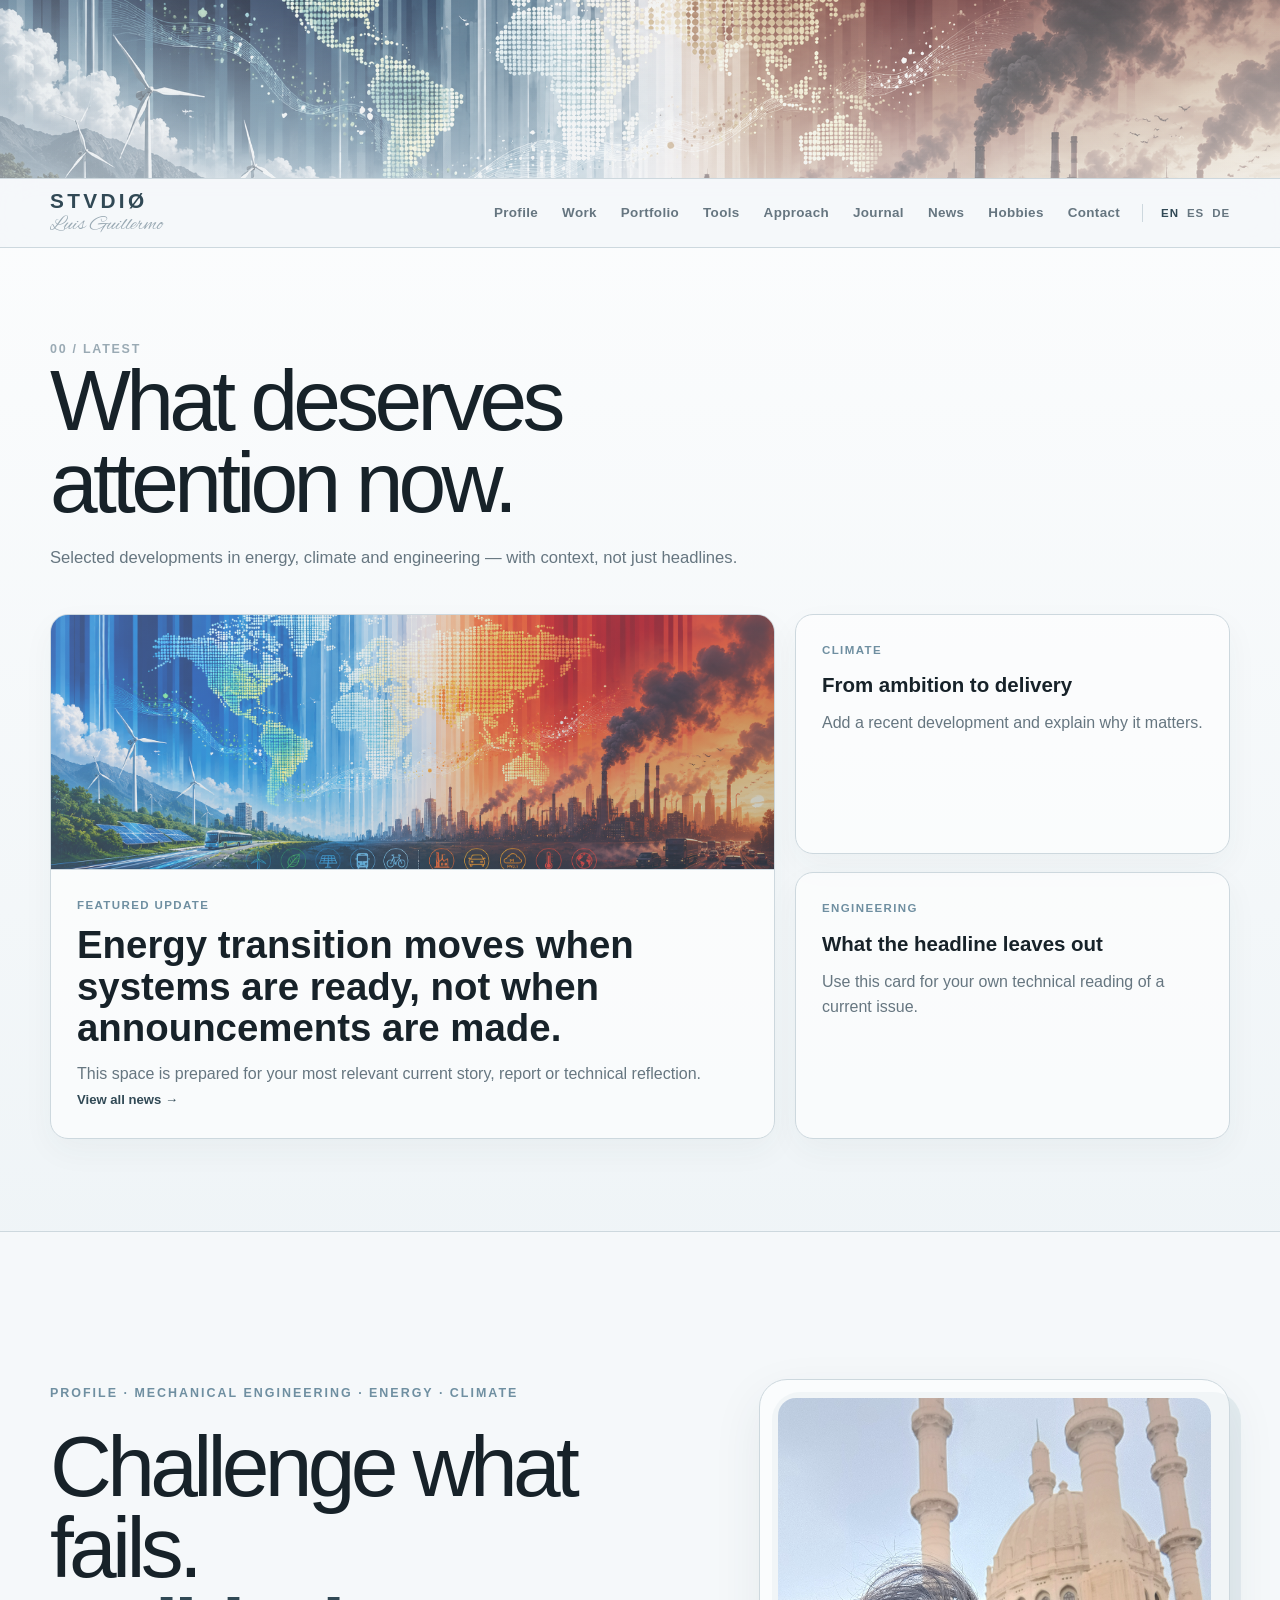
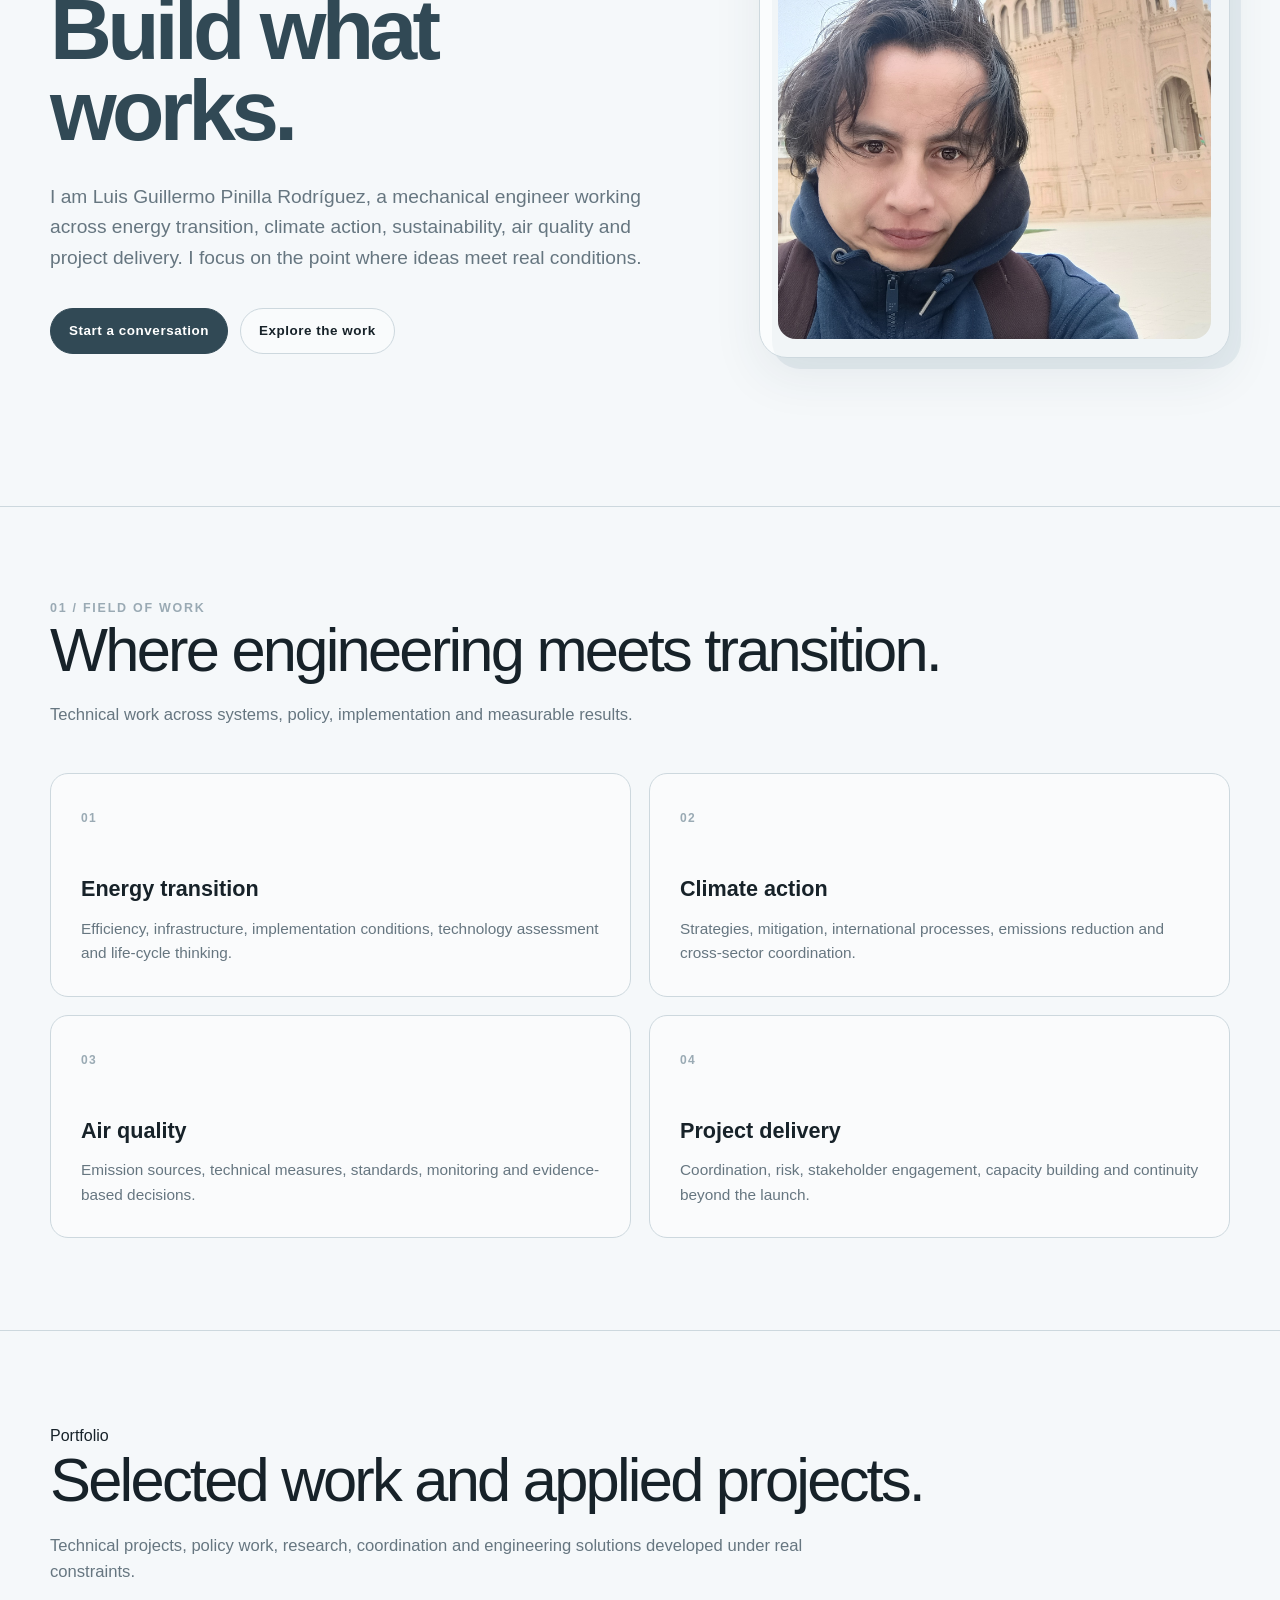
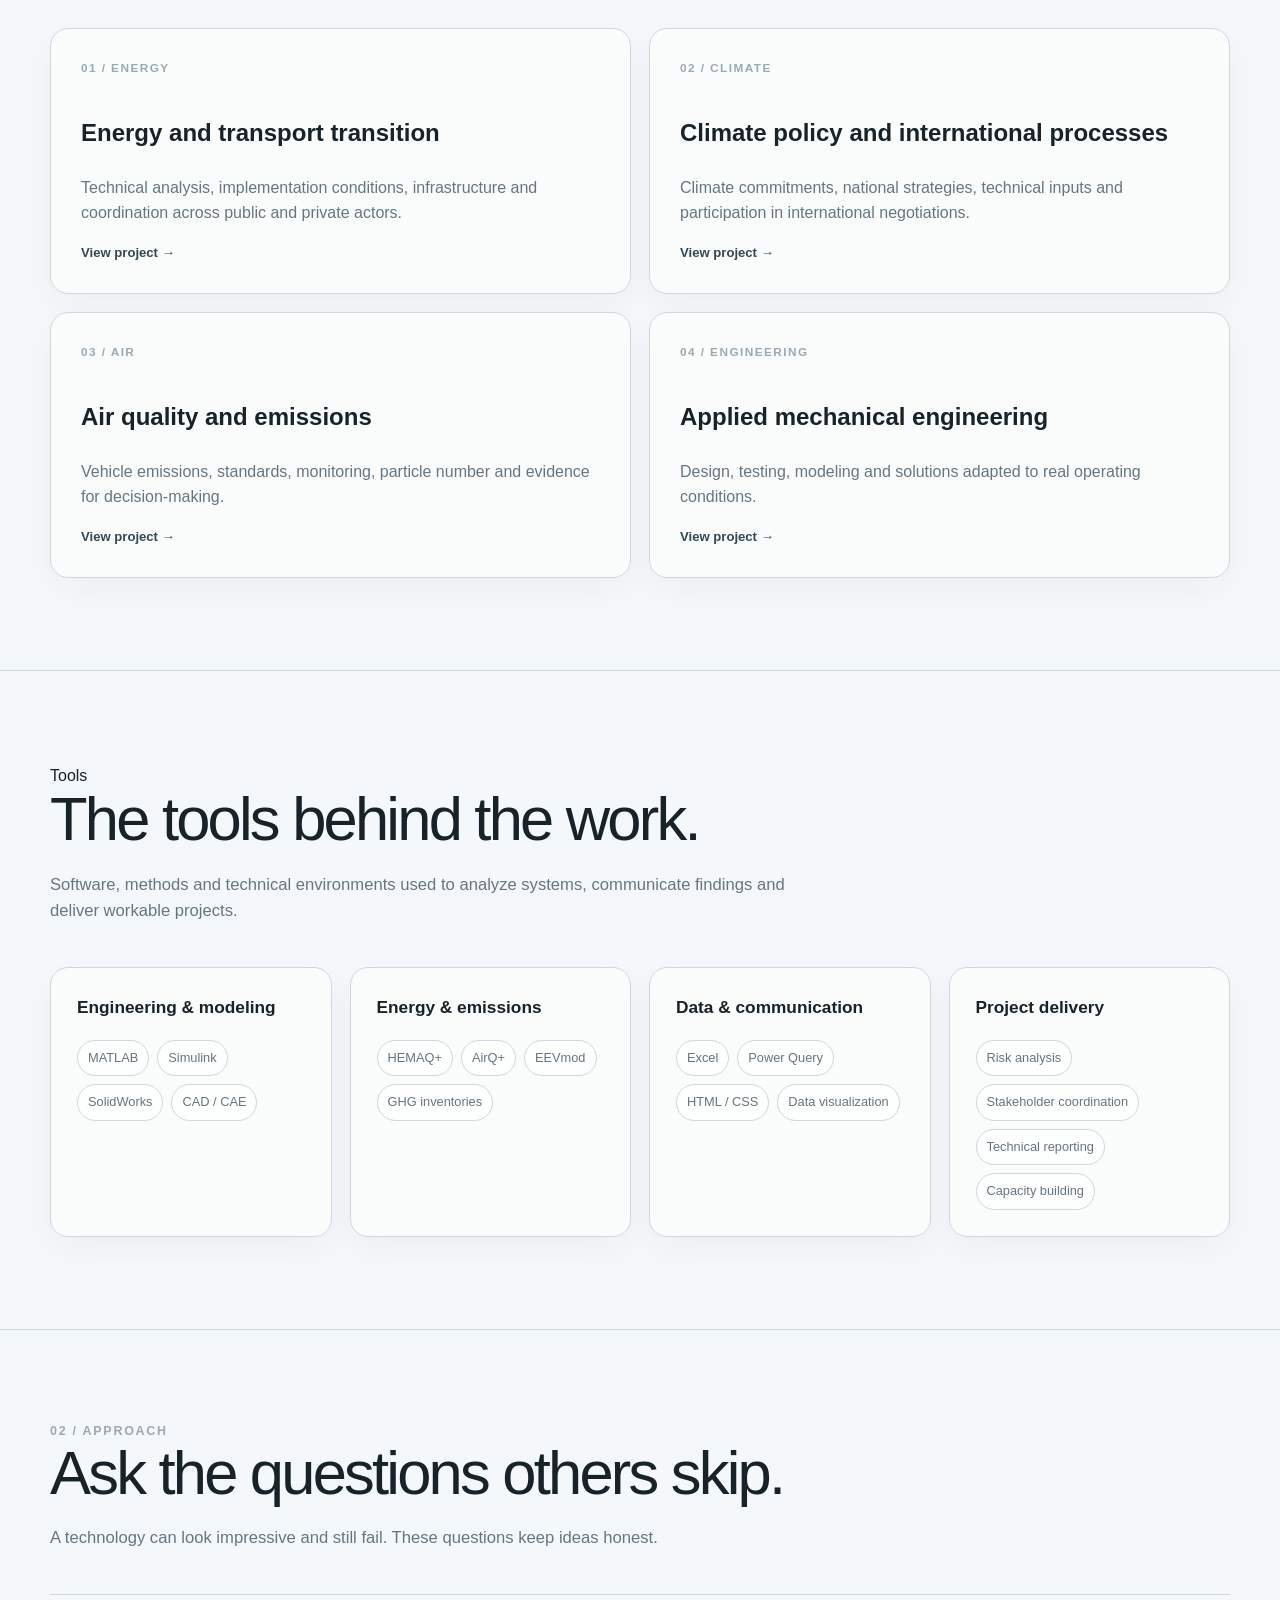
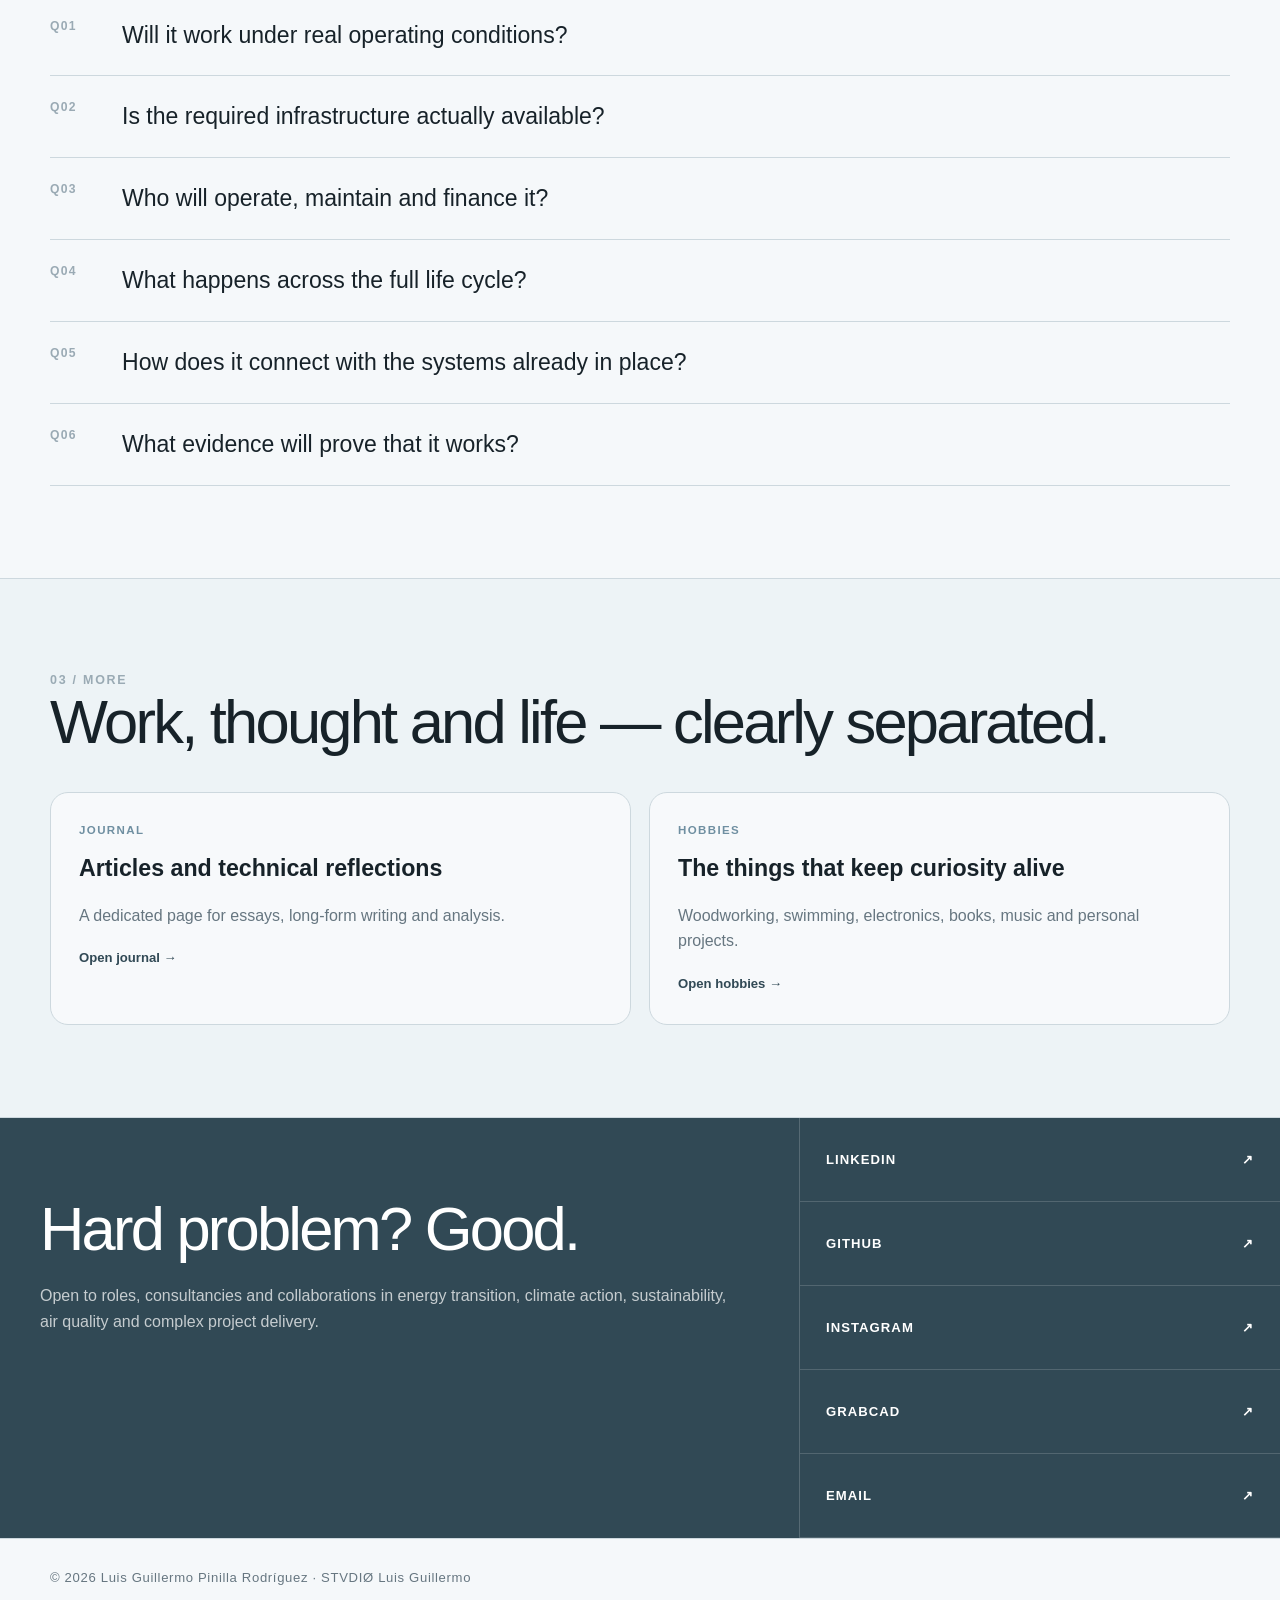
==== commit 984b600f: "Add files via upload" ====
--- a/index.html
+++ b/index.html
@@ -1,32 +1,37 @@
 <!DOCTYPE html><html lang="en"><head><meta charset="UTF-8"><meta name="viewport" content="width=device-width, initial-scale=1.0">
-<title>Home — STVDIØ Luis Guillermo</title><link rel="stylesheet" href="styles.css"></head><body>
+<title>Home — STVDIØ Luis Guillermo</title><link rel="stylesheet" href="styles.css?v=8"></head><body>
 <div class="top-banner"><img src="banner.png" alt=""></div>
-<header><nav class="wrap">
-<a class="brand" href="index.html">
+<header>
+  <nav class="wrap">
+    <a class="brand" href="index.html">
       <span class="brand-main">STVDIØ</span>
       <span class="brand-name">Luis Guillermo</span>
     </a>
-<div class="nav-right"><div class="nav-links">
-<a href="index.html#profile">Profile</a><a href="index.html#work">Work</a><a href="index.html#portfolio">Portfolio</a>
-<a href="index.html#tools">Tools</a><a href="index.html#approach">Approach</a>
-<a href="journal.html">Journal</a><a href="news.html">News</a><a href="hobbies.html">Hobbies</a><a href="index.html#contact">Contact</a>
-</div><div class="language-switch"><a class="active" href="index.html">EN</a><a href="es/index.html">ES</a><a href="de/index.html">DE</a></div></div>
-
-      <button class="mobile-menu-button" type="button" aria-label="Open menu" aria-expanded="false">
-        <span></span><span></span><span></span>
-      </button>
-    </nav>
-    <div class="mobile-panel">
-      <div class="mobile-panel-inner">
+
+    <div class="nav-right">
+      <div class="nav-links"><a href="index.html#profile">Profile</a><a href="index.html#work">Work</a><a href="index.html#portfolio">Portfolio</a><a href="index.html#tools">Tools</a><a href="index.html#approach">Approach</a><a href="journal.html">Journal</a><a href="news.html">News</a><a href="hobbies.html">Hobbies</a><a href="index.html#contact">Contact</a></div>
+      <div class="language-switch" aria-label="Language">
+        <a class="active" href="index.html">EN</a>
+        <a href="es/index.html">ES</a>
+        <a href="de/index.html">DE</a>
+      </div>
+    </div>
+
+    <details class="mobile-menu">
+      <summary aria-label="Open navigation">
+        <span class="mobile-menu-icon"></span>
+      </summary>
+      <div class="mobile-menu-content">
         <a href="index.html#profile">Profile</a><a href="index.html#work">Work</a><a href="index.html#portfolio">Portfolio</a><a href="index.html#tools">Tools</a><a href="index.html#approach">Approach</a><a href="journal.html">Journal</a><a href="news.html">News</a><a href="hobbies.html">Hobbies</a><a href="index.html#contact">Contact</a>
-        <div class="mobile-language">
-          <a class="active" href="index.html">EN</a>
-          <a href="es/index.html">ES</a>
-          <a href="de/index.html">DE</a>
-        </div>
-      </div>
+        <div class="mobile-menu-languages">
+      <a class="active" href="index.html">EN</a>
+      <a href="es/index.html">ES</a>
+      <a href="de/index.html">DE</a>
     </div>
-  </header><main>
+      </div>
+    </details>
+  </nav>
+</header><main>
 
     <section class="news-lead" id="latest">
       <div class="wrap">
@@ -196,25 +201,6 @@
       </div>
     </section>
   </main><footer><div class="wrap">© 2026 Luis Guillermo Pinilla Rodríguez · STVDIØ Luis Guillermo</div></footer>
-<script>
-document.addEventListener("DOMContentLoaded", function () {
-  const button = document.querySelector(".mobile-menu-button");
-  const panel = document.querySelector(".mobile-panel");
-
-  if (!button || !panel) return;
-
-  button.addEventListener("click", function () {
-    const isOpen = panel.classList.toggle("open");
-    button.setAttribute("aria-expanded", String(isOpen));
-  });
-
-  panel.querySelectorAll("a").forEach(function (link) {
-    link.addEventListener("click", function () {
-      panel.classList.remove("open");
-      button.setAttribute("aria-expanded", "false");
-    });
-  });
-});
-</script>
+
 
 </body></html>
--- a/styles.css
+++ b/styles.css
@@ -816,3 +816,180 @@
     line-height: .92;
   }
 }
+
+
+/* ===== Stable responsive header v8 ===== */
+.brand {
+  display: flex !important;
+  flex-direction: column !important;
+  align-items: flex-start !important;
+  justify-content: center;
+  width: 190px !important;
+  min-width: 190px;
+  gap: 1px !important;
+  line-height: 1 !important;
+  text-transform: none !important;
+}
+
+.brand-main {
+  display: block !important;
+  width: auto !important;
+  font-size: 1.30rem !important;
+  letter-spacing: .16em !important;
+  line-height: 1 !important;
+  white-space: nowrap !important;
+}
+
+.brand-name {
+  display: block !important;
+  width: auto !important;
+  margin-top: 3px;
+  font-family: "Alex Brush", "Segoe Script", cursive !important;
+  font-size: 1.34rem !important;
+  font-weight: 400 !important;
+  font-style: normal !important;
+  letter-spacing: 0 !important;
+  line-height: .88 !important;
+  white-space: nowrap !important;
+  text-transform: none !important;
+  transform: none !important;
+}
+
+.mobile-menu {
+  display: none;
+  position: relative;
+}
+
+.mobile-menu summary {
+  list-style: none;
+  width: 42px;
+  height: 42px;
+  display: grid;
+  place-items: center;
+  border: 1px solid var(--line);
+  border-radius: 999px;
+  background: rgba(255,255,255,.46);
+  color: var(--blue-dark);
+  cursor: pointer;
+}
+
+.mobile-menu summary::-webkit-details-marker {
+  display: none;
+}
+
+.mobile-menu-icon,
+.mobile-menu-icon::before,
+.mobile-menu-icon::after {
+  display: block;
+  width: 17px;
+  height: 1.5px;
+  background: currentColor;
+  content: "";
+}
+
+.mobile-menu-icon {
+  position: relative;
+}
+
+.mobile-menu-icon::before {
+  position: absolute;
+  top: -5px;
+  left: 0;
+}
+
+.mobile-menu-icon::after {
+  position: absolute;
+  top: 5px;
+  left: 0;
+}
+
+.mobile-menu[open] .mobile-menu-icon {
+  background: transparent;
+}
+
+.mobile-menu[open] .mobile-menu-icon::before {
+  top: 0;
+  transform: rotate(45deg);
+}
+
+.mobile-menu[open] .mobile-menu-icon::after {
+  top: 0;
+  transform: rotate(-45deg);
+}
+
+.mobile-menu-content {
+  position: absolute;
+  top: calc(100% + 12px);
+  right: 0;
+  z-index: 100;
+  width: min(320px, calc(100vw - 24px));
+  padding: 12px;
+  background: rgba(244,248,250,.99);
+  border: 1px solid var(--line);
+  border-radius: 16px;
+  box-shadow: 0 18px 48px rgba(43,63,74,.14);
+}
+
+.mobile-menu-content > a {
+  display: block;
+  padding: 11px 10px;
+  border-bottom: 1px solid var(--line);
+  color: var(--muted);
+  text-decoration: none;
+  font-size: .92rem;
+  font-weight: 600;
+  letter-spacing: .01em;
+  text-transform: none;
+}
+
+.mobile-menu-content > a:last-of-type {
+  border-bottom: 0;
+}
+
+.mobile-menu-languages {
+  display: flex;
+  gap: 14px;
+  padding: 12px 10px 3px;
+}
+
+.mobile-menu-languages a {
+  color: var(--muted);
+  text-decoration: none;
+  font-size: .78rem;
+  font-weight: 700;
+}
+
+.mobile-menu-languages .active {
+  color: var(--blue-dark);
+}
+
+@media (max-width: 980px) {
+  .nav-right,
+  .mobile-panel,
+  .mobile-menu-button {
+    display: none !important;
+  }
+
+  .mobile-menu {
+    display: block;
+  }
+
+  nav {
+    min-height: 76px !important;
+  }
+}
+
+@media (max-width: 560px) {
+  .brand {
+    width: 166px !important;
+    min-width: 166px;
+  }
+
+  .brand-main {
+    font-size: 1.08rem !important;
+  }
+
+  .brand-name {
+    font-size: 1.14rem !important;
+  }
+}
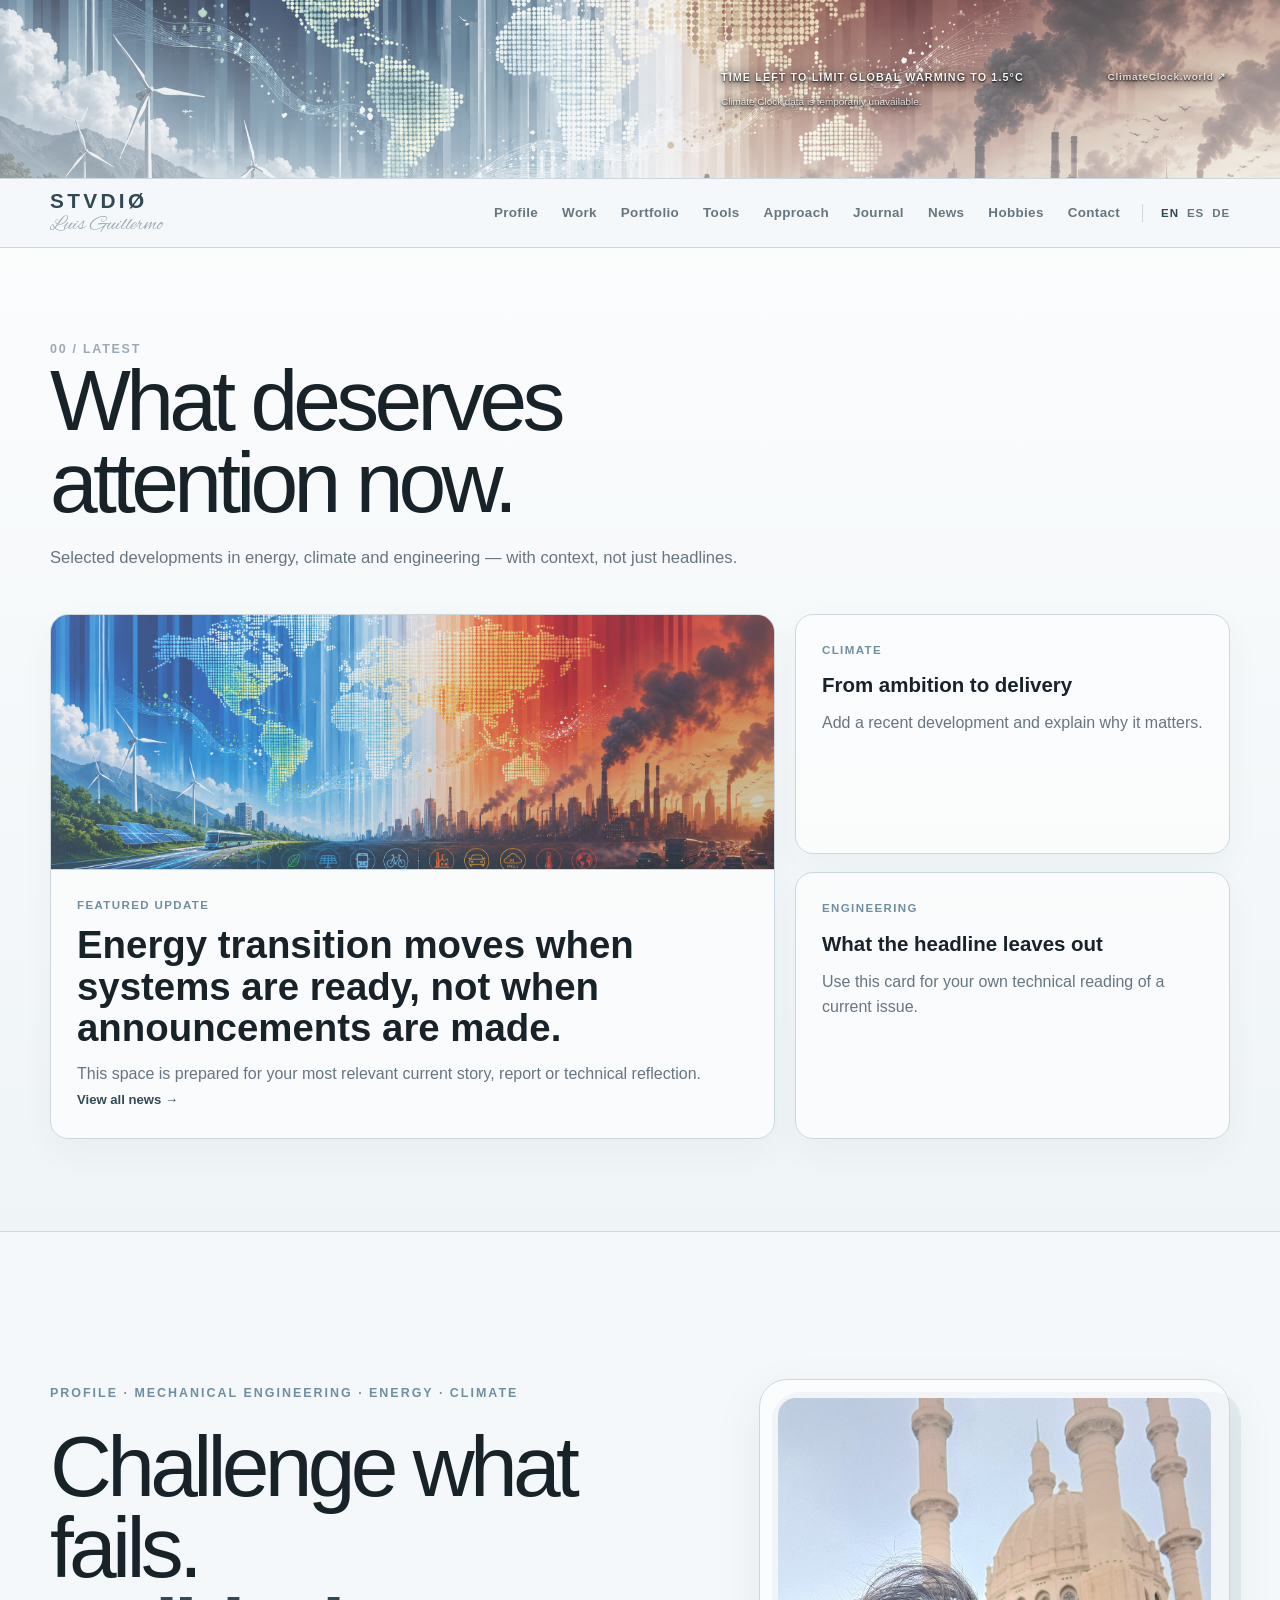
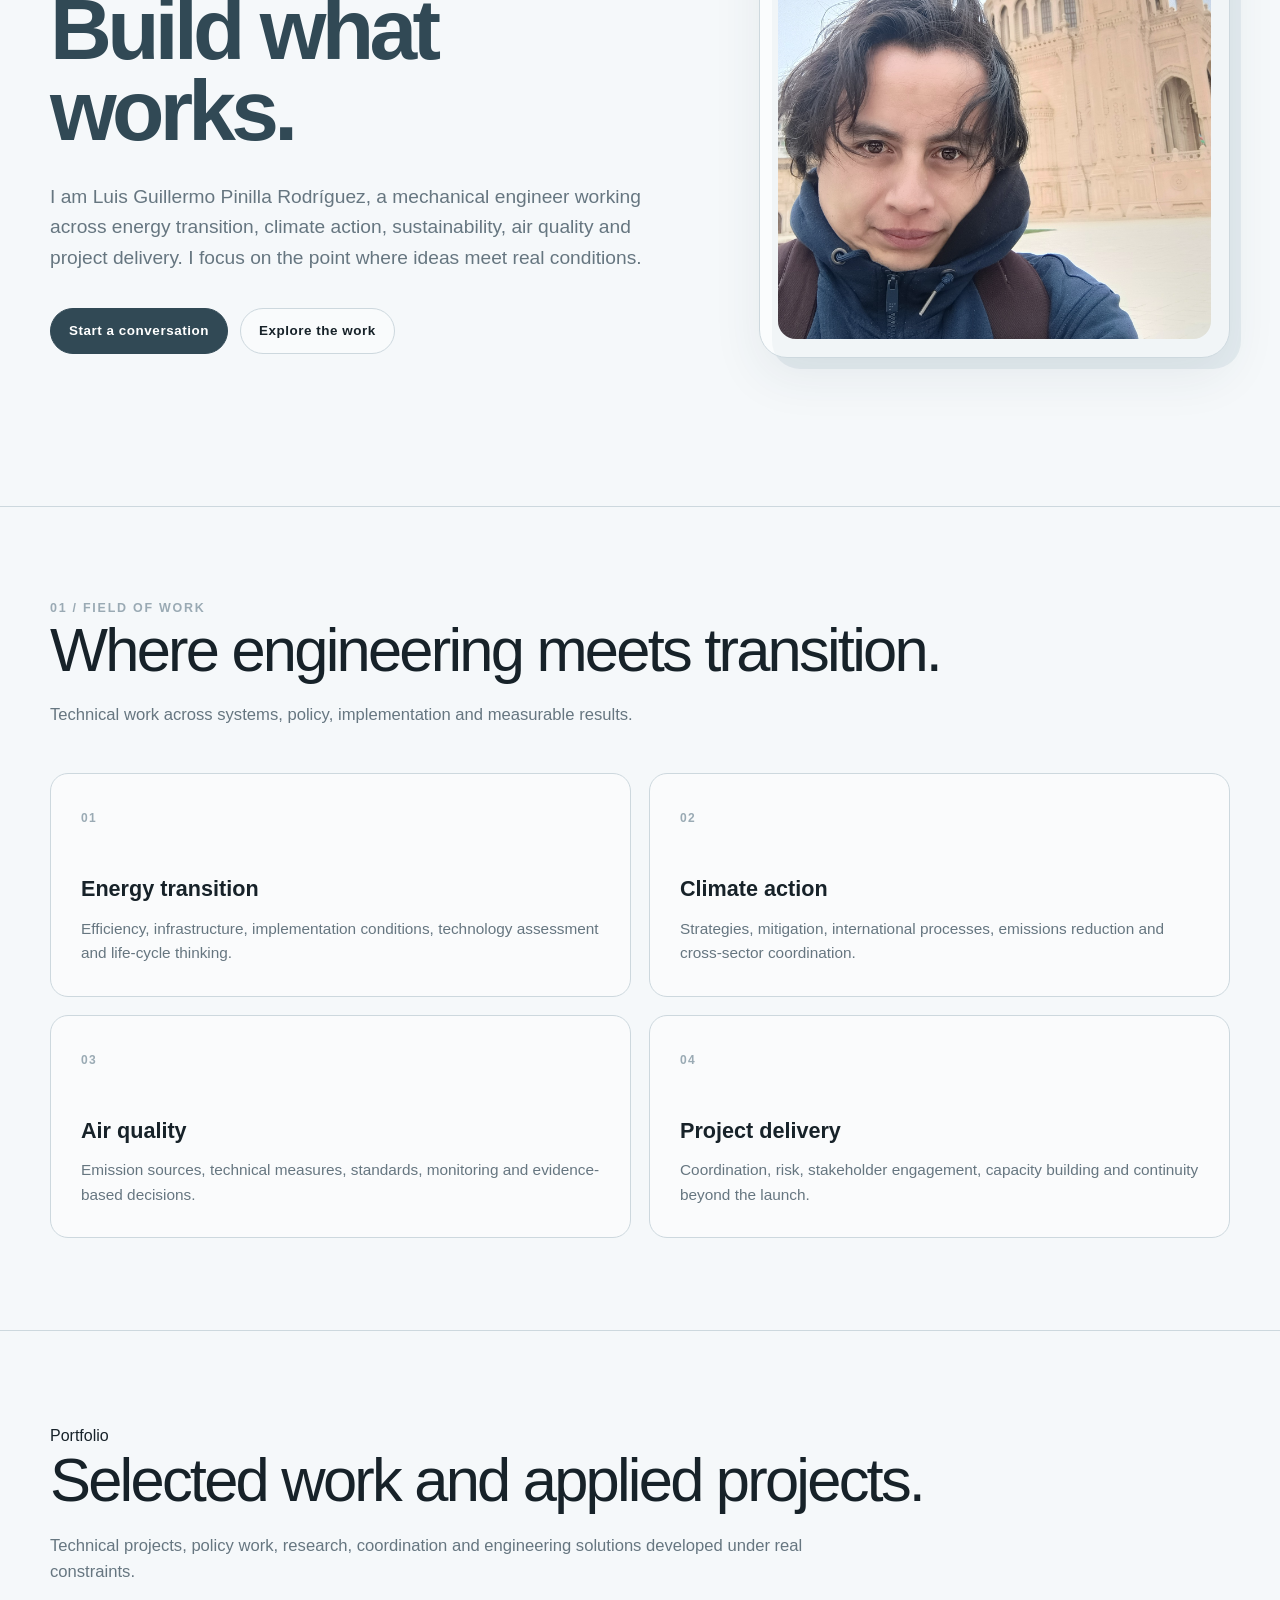
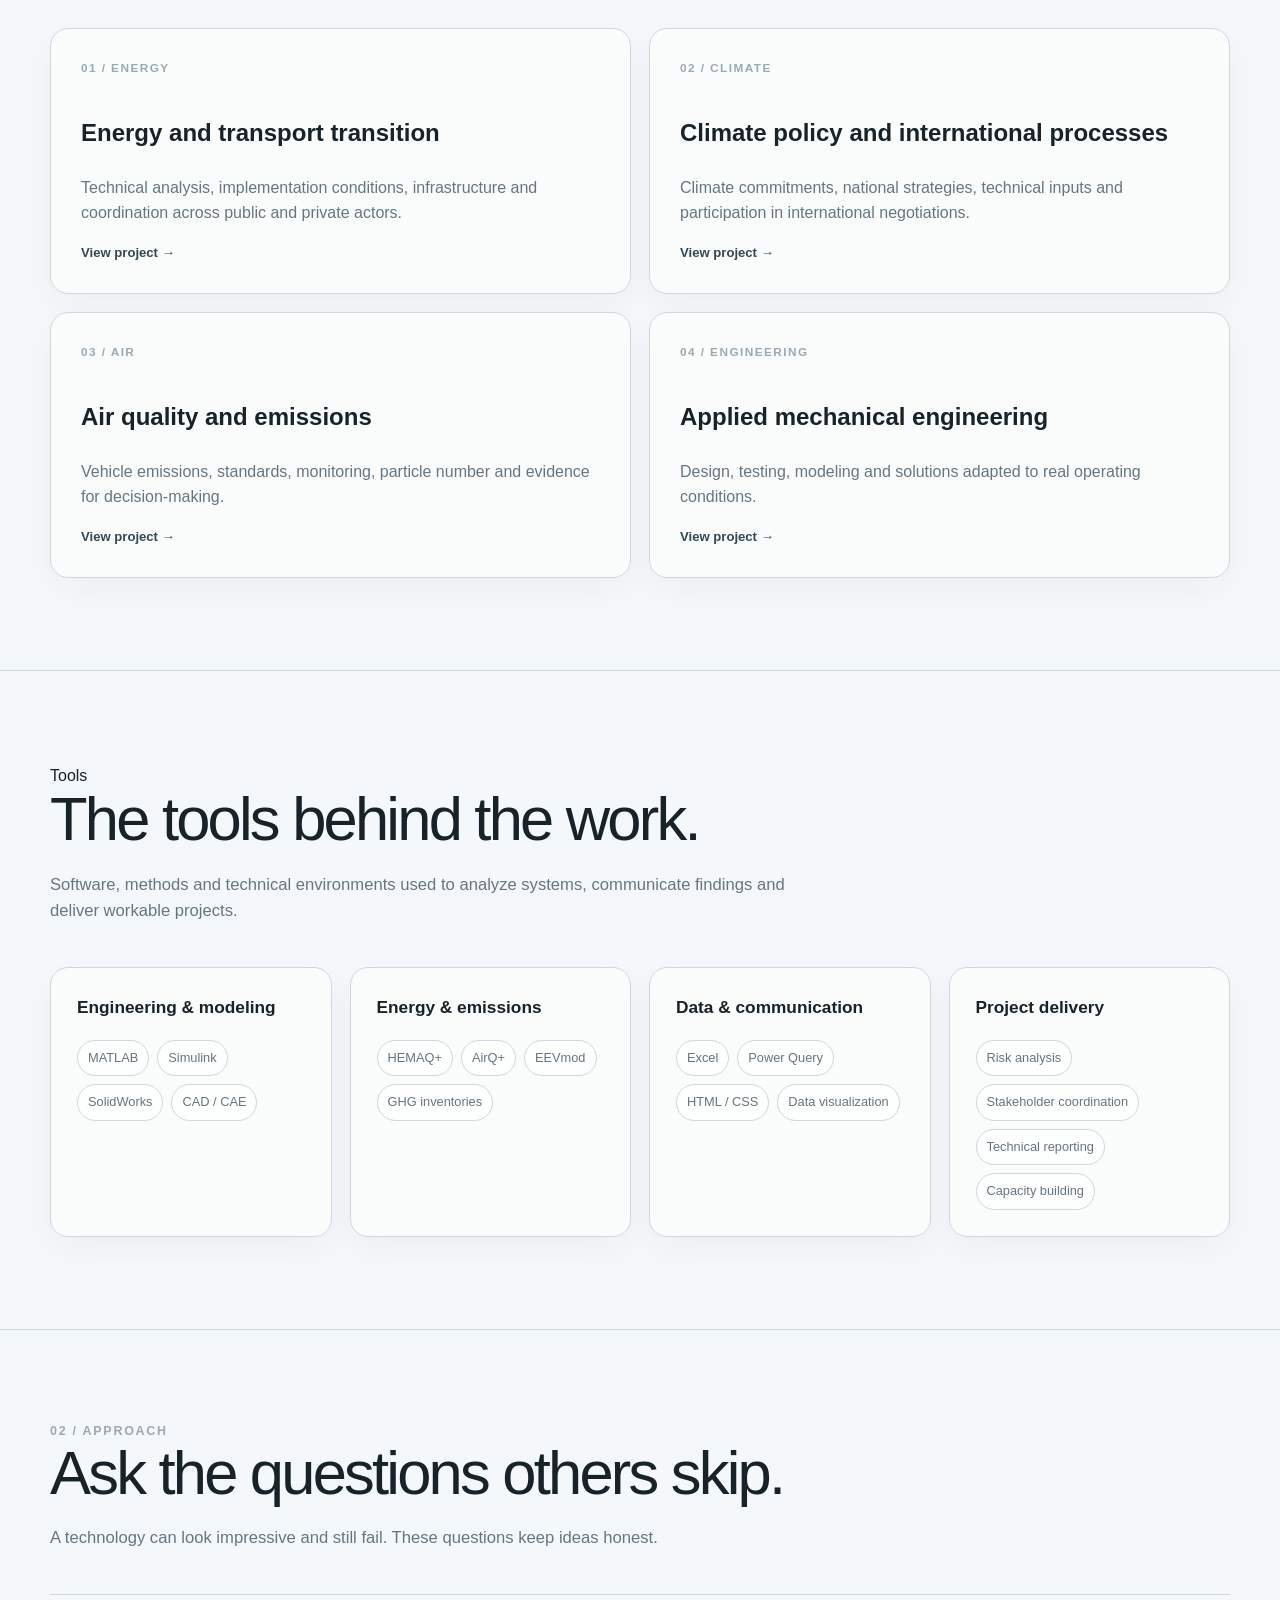
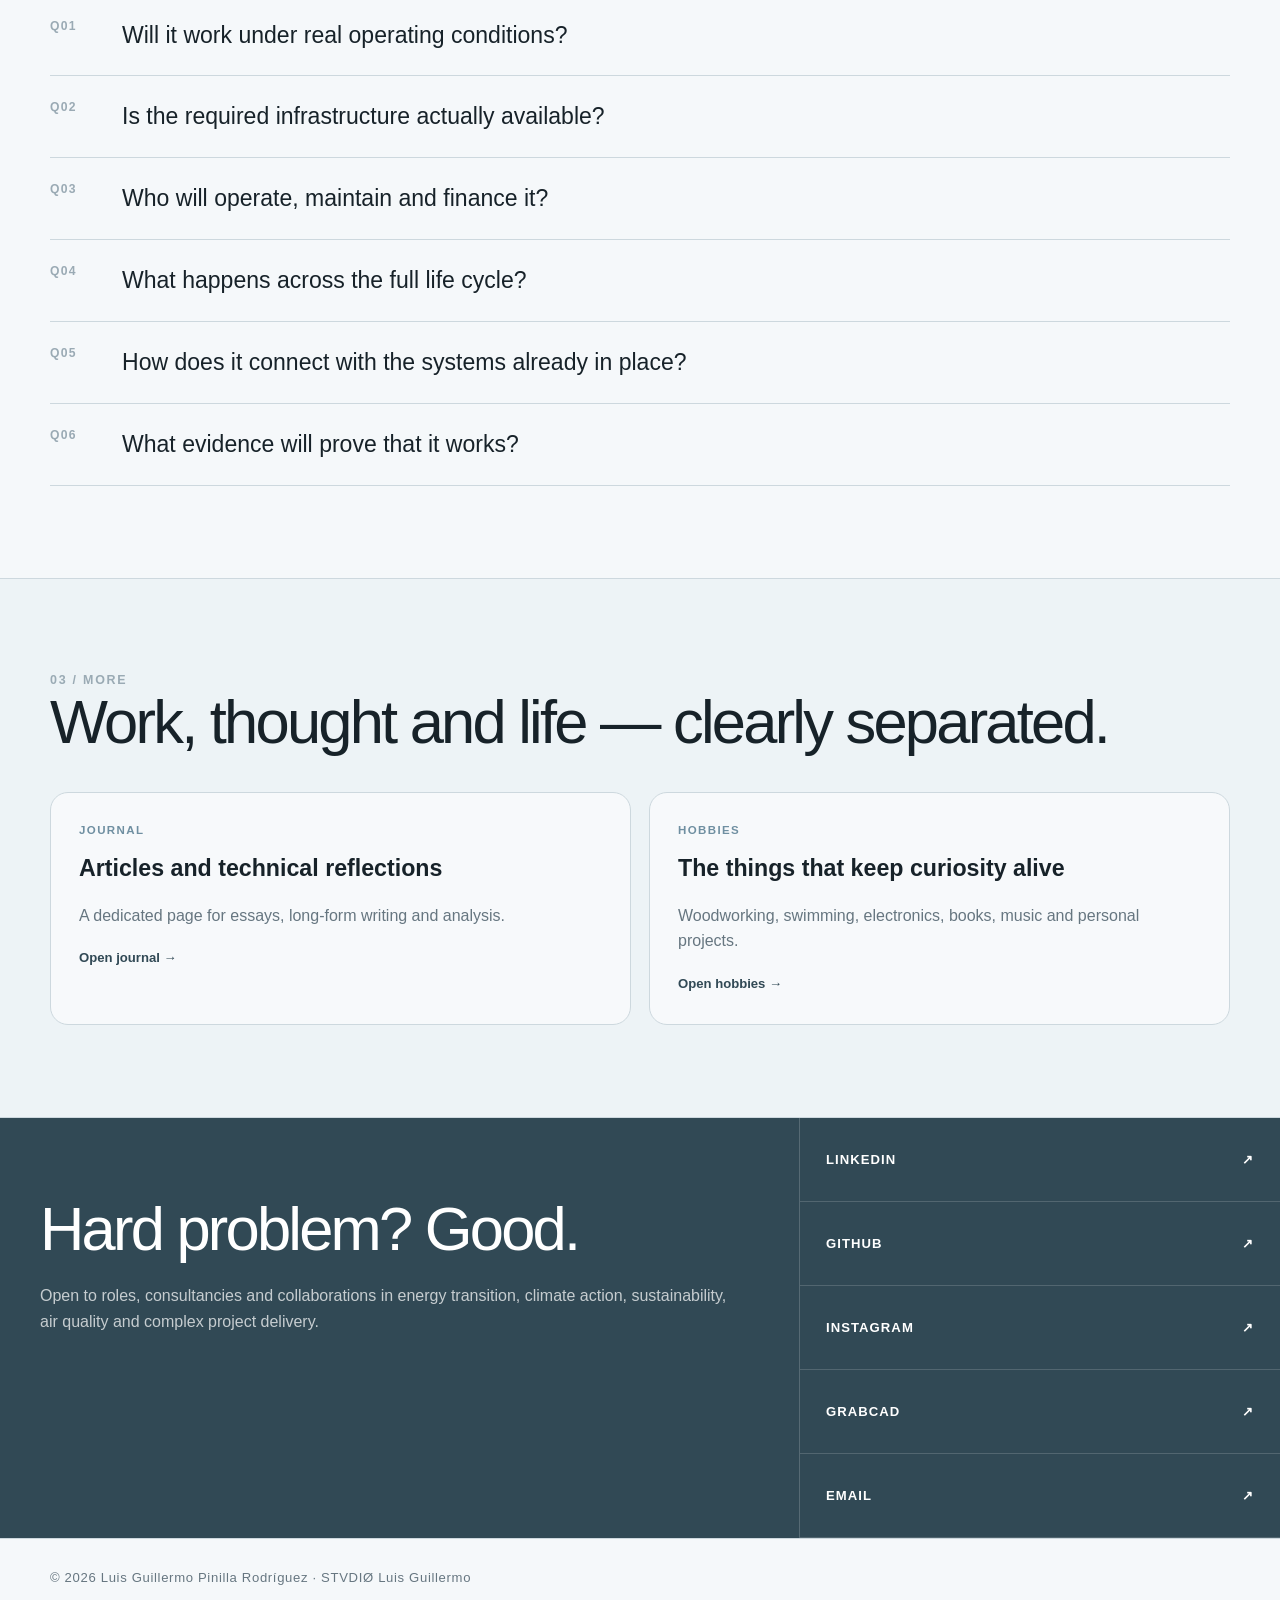
==== commit 17e0a77f: "Add files via upload" ====
--- a/index.html
+++ b/index.html
@@ -1,6 +1,21 @@
 <!DOCTYPE html><html lang="en"><head><meta charset="UTF-8"><meta name="viewport" content="width=device-width, initial-scale=1.0">
-<title>Home — STVDIØ Luis Guillermo</title><link rel="stylesheet" href="styles.css?v=8"></head><body>
-<div class="top-banner"><img src="banner.png" alt=""></div>
+<title>Home — STVDIØ Luis Guillermo</title><link rel="stylesheet" href="styles.css?v=12"></head><body>
+<div class="top-banner"><img src="banner.png" alt="">
+<div class="climate-clock-panel" data-climate-clock>
+  <div class="climate-clock-topline">
+    <div class="climate-clock-label">Climate Clock</div>
+    <a class="climate-clock-source" href="https://climateclock.world/" target="_blank" rel="noopener">ClimateClock.world ↗</a>
+  </div>
+  <div class="climate-clock-time" aria-label="Climate countdown">
+    <div class="climate-clock-unit"><span class="climate-clock-value" data-clock-value>--</span><span class="climate-clock-caption" data-clock-caption>Years</span></div>
+    <div class="climate-clock-unit"><span class="climate-clock-value" data-clock-value>---</span><span class="climate-clock-caption" data-clock-caption>Days</span></div>
+    <div class="climate-clock-unit"><span class="climate-clock-value" data-clock-value>--</span><span class="climate-clock-caption" data-clock-caption>Hours</span></div>
+    <div class="climate-clock-unit"><span class="climate-clock-value" data-clock-value>--</span><span class="climate-clock-caption" data-clock-caption>Minutes</span></div>
+    <div class="climate-clock-unit"><span class="climate-clock-value" data-clock-value>--</span><span class="climate-clock-caption" data-clock-caption>Seconds</span></div>
+  </div>
+  <div class="climate-clock-status" aria-live="polite">Loading…</div>
+</div>
+</div>
 <header>
   <nav class="wrap">
     <a class="brand" href="index.html">
@@ -24,10 +39,10 @@
       <div class="mobile-menu-content">
         <a href="index.html#profile">Profile</a><a href="index.html#work">Work</a><a href="index.html#portfolio">Portfolio</a><a href="index.html#tools">Tools</a><a href="index.html#approach">Approach</a><a href="journal.html">Journal</a><a href="news.html">News</a><a href="hobbies.html">Hobbies</a><a href="index.html#contact">Contact</a>
         <div class="mobile-menu-languages">
-      <a class="active" href="index.html">EN</a>
-      <a href="es/index.html">ES</a>
-      <a href="de/index.html">DE</a>
-    </div>
+          <a class="active" href="index.html">EN</a>
+          <a href="es/index.html">ES</a>
+          <a href="de/index.html">DE</a>
+        </div>
       </div>
     </details>
   </nav>
@@ -203,4 +218,5 @@
   </main><footer><div class="wrap">© 2026 Luis Guillermo Pinilla Rodríguez · STVDIØ Luis Guillermo</div></footer>
 
 
+<script src="climate-clock.js?v=12" defer></script>
 </body></html>
--- a/styles.css
+++ b/styles.css
@@ -993,3 +993,327 @@
     font-size: 1.14rem !important;
   }
 }
+
+
+/* v9 language consistency */
+@media (max-width: 980px) {
+  header .nav-right { display: none !important; }
+  header .mobile-menu { display: block !important; }
+}
+
+@media (min-width: 981px) {
+  header .nav-right { display: flex !important; }
+  header .mobile-menu { display: none !important; }
+}
+
+
+/* ===== Climate Clock banner overlay ===== */
+.top-banner {
+  min-height: 132px;
+}
+
+.climate-clock-panel {
+  position: absolute;
+  z-index: 4;
+  top: 50%;
+  right: max(18px, calc((100vw - var(--max)) / 2));
+  transform: translateY(-50%);
+  width: min(520px, calc(100% - 36px));
+  padding: 14px 18px 13px;
+  color: #f7fbfd;
+  background:
+    linear-gradient(135deg, rgba(18, 34, 43, .86), rgba(49, 73, 85, .72));
+  border: 1px solid rgba(255,255,255,.28);
+  border-radius: 18px;
+  box-shadow: 0 18px 44px rgba(10, 24, 31, .22);
+  backdrop-filter: blur(12px);
+  -webkit-backdrop-filter: blur(12px);
+}
+
+.climate-clock-panel::before {
+  content: "";
+  position: absolute;
+  left: 0;
+  top: 14px;
+  bottom: 14px;
+  width: 3px;
+  border-radius: 999px;
+  background: #ef6a62;
+}
+
+.climate-clock-topline {
+  display: flex;
+  align-items: center;
+  justify-content: space-between;
+  gap: 14px;
+  margin-left: 7px;
+}
+
+.climate-clock-label {
+  max-width: 330px;
+  color: rgba(247,251,253,.76);
+  font-size: .67rem;
+  font-weight: 700;
+  letter-spacing: .105em;
+  line-height: 1.35;
+  text-transform: uppercase;
+}
+
+.climate-clock-source {
+  color: rgba(247,251,253,.58);
+  font-size: .62rem;
+  font-weight: 600;
+  letter-spacing: .08em;
+  text-decoration: none;
+  white-space: nowrap;
+}
+
+.climate-clock-source:hover {
+  color: #ffffff;
+}
+
+.climate-clock-time {
+  display: grid;
+  grid-template-columns: repeat(5, minmax(50px, 1fr));
+  gap: 8px;
+  margin: 10px 0 0 7px;
+}
+
+.climate-clock-unit {
+  min-width: 0;
+}
+
+.climate-clock-value {
+  display: block;
+  color: #ffffff;
+  font-family: "SFMono-Regular", Consolas, "Liberation Mono", Menlo, monospace;
+  font-size: clamp(1.05rem, 2vw, 1.55rem);
+  font-weight: 700;
+  letter-spacing: -.045em;
+  line-height: 1;
+}
+
+.climate-clock-caption {
+  display: block;
+  margin-top: 4px;
+  color: rgba(247,251,253,.54);
+  font-size: .56rem;
+  font-weight: 700;
+  letter-spacing: .10em;
+  text-transform: uppercase;
+}
+
+.climate-clock-status {
+  margin: 9px 0 0 7px;
+  color: rgba(247,251,253,.58);
+  font-size: .62rem;
+}
+
+.climate-clock-panel.is-error .climate-clock-time {
+  display: none;
+}
+
+@media (max-width: 820px) {
+  .top-banner {
+    height: 154px;
+  }
+
+  .top-banner img {
+    object-position: center;
+  }
+
+  .climate-clock-panel {
+    left: 12px;
+    right: 12px;
+    width: auto;
+    padding: 12px 14px 11px;
+    border-radius: 15px;
+  }
+
+  .climate-clock-label {
+    max-width: 250px;
+    font-size: .6rem;
+  }
+
+  .climate-clock-source {
+    font-size: .56rem;
+  }
+
+  .climate-clock-time {
+    grid-template-columns: repeat(5, 1fr);
+    gap: 5px;
+  }
+
+  .climate-clock-value {
+    font-size: clamp(.93rem, 4.2vw, 1.18rem);
+  }
+
+  .climate-clock-caption {
+    font-size: .49rem;
+    letter-spacing: .06em;
+  }
+}
+
+@media (max-width: 430px) {
+  .top-banner {
+    height: 166px;
+  }
+
+  .climate-clock-panel {
+    top: 52%;
+  }
+
+  .climate-clock-topline {
+    align-items: flex-start;
+  }
+
+  .climate-clock-label {
+    max-width: 215px;
+  }
+
+  .climate-clock-source {
+    writing-mode: vertical-rl;
+    transform: rotate(180deg);
+    letter-spacing: .05em;
+  }
+}
+
+
+/* ===== Climate Clock visual refinement v11 ===== */
+.climate-clock-panel {
+  background:
+    linear-gradient(
+      112deg,
+      rgba(22, 78, 111, .78) 0%,
+      rgba(52, 87, 104, .67) 42%,
+      rgba(120, 92, 70, .62) 72%,
+      rgba(115, 63, 49, .70) 100%
+    );
+  border: 1px solid rgba(255,255,255,.34);
+  box-shadow:
+    0 16px 38px rgba(8, 28, 39, .20),
+    inset 0 1px 0 rgba(255,255,255,.18);
+  backdrop-filter: blur(10px) saturate(1.08);
+  -webkit-backdrop-filter: blur(10px) saturate(1.08);
+}
+
+.climate-clock-panel::before {
+  width: 2px;
+  background:
+    linear-gradient(
+      180deg,
+      rgba(124, 206, 232, .92),
+      rgba(255,255,255,.70) 48%,
+      rgba(235, 151, 105, .95)
+    );
+  box-shadow: 0 0 16px rgba(255,255,255,.22);
+}
+
+.climate-clock-panel::after {
+  content: "";
+  position: absolute;
+  inset: 0;
+  pointer-events: none;
+  border-radius: inherit;
+  background:
+    linear-gradient(135deg, rgba(255,255,255,.10), transparent 32%),
+    radial-gradient(circle at 88% 14%, rgba(244,178,133,.15), transparent 34%),
+    radial-gradient(circle at 12% 82%, rgba(100,188,224,.13), transparent 38%);
+}
+
+.climate-clock-topline,
+.climate-clock-time,
+.climate-clock-status {
+  position: relative;
+  z-index: 1;
+}
+
+.climate-clock-label {
+  color: rgba(255,255,255,.84);
+}
+
+.climate-clock-source {
+  color: rgba(255,255,255,.68);
+}
+
+.climate-clock-value {
+  color: #ffffff;
+  text-shadow: 0 1px 12px rgba(0,0,0,.22);
+}
+
+.climate-clock-caption {
+  color: rgba(255,255,255,.62);
+}
+
+.climate-clock-status {
+  color: rgba(255,255,255,.66);
+}
+
+@media (max-width: 820px) {
+  .climate-clock-panel {
+    background:
+      linear-gradient(
+        110deg,
+        rgba(22, 78, 111, .80) 0%,
+        rgba(58, 90, 105, .70) 48%,
+        rgba(118, 73, 55, .72) 100%
+      );
+  }
+}
+
+
+/* ===== Climate Clock transparent treatment v12 ===== */
+.climate-clock-panel {
+  background: transparent !important;
+  border: 0 !important;
+  box-shadow: none !important;
+  backdrop-filter: none !important;
+  -webkit-backdrop-filter: none !important;
+  padding: 10px 4px !important;
+}
+
+.climate-clock-panel::before,
+.climate-clock-panel::after {
+  display: none !important;
+}
+
+.climate-clock-label,
+.climate-clock-source,
+.climate-clock-caption,
+.climate-clock-status,
+.climate-clock-value {
+  text-shadow:
+    0 1px 2px rgba(0,0,0,.95),
+    0 2px 8px rgba(0,0,0,.78),
+    0 0 18px rgba(0,0,0,.48);
+}
+
+.climate-clock-label {
+  color: rgba(255,255,255,.96) !important;
+  font-weight: 800;
+}
+
+.climate-clock-source {
+  color: rgba(255,255,255,.82) !important;
+}
+
+.climate-clock-value {
+  color: #ffffff !important;
+  font-weight: 800;
+  letter-spacing: -.055em;
+}
+
+.climate-clock-caption {
+  color: rgba(255,255,255,.86) !important;
+  font-weight: 800;
+}
+
+.climate-clock-status {
+  color: rgba(255,255,255,.86) !important;
+}
+
+@media (max-width: 820px) {
+  .climate-clock-panel {
+    padding: 8px 2px !important;
+  }
+}
